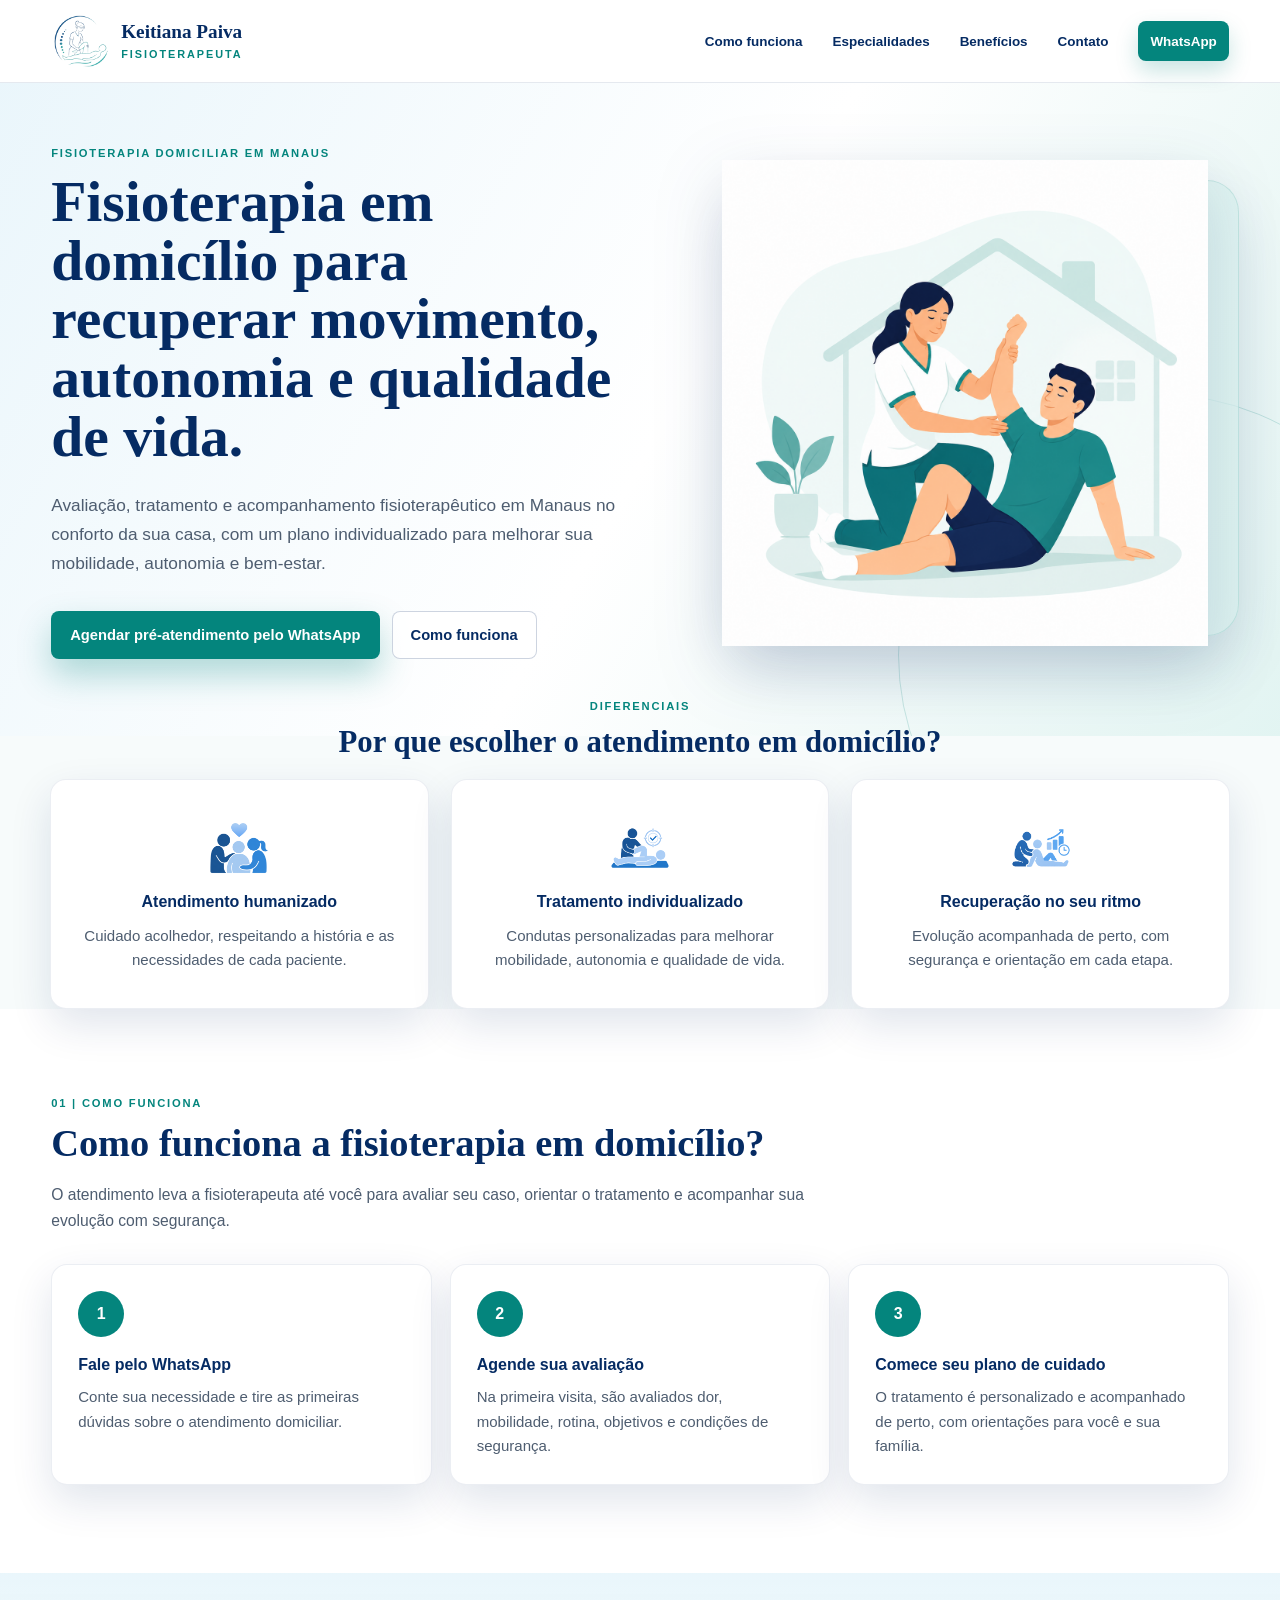
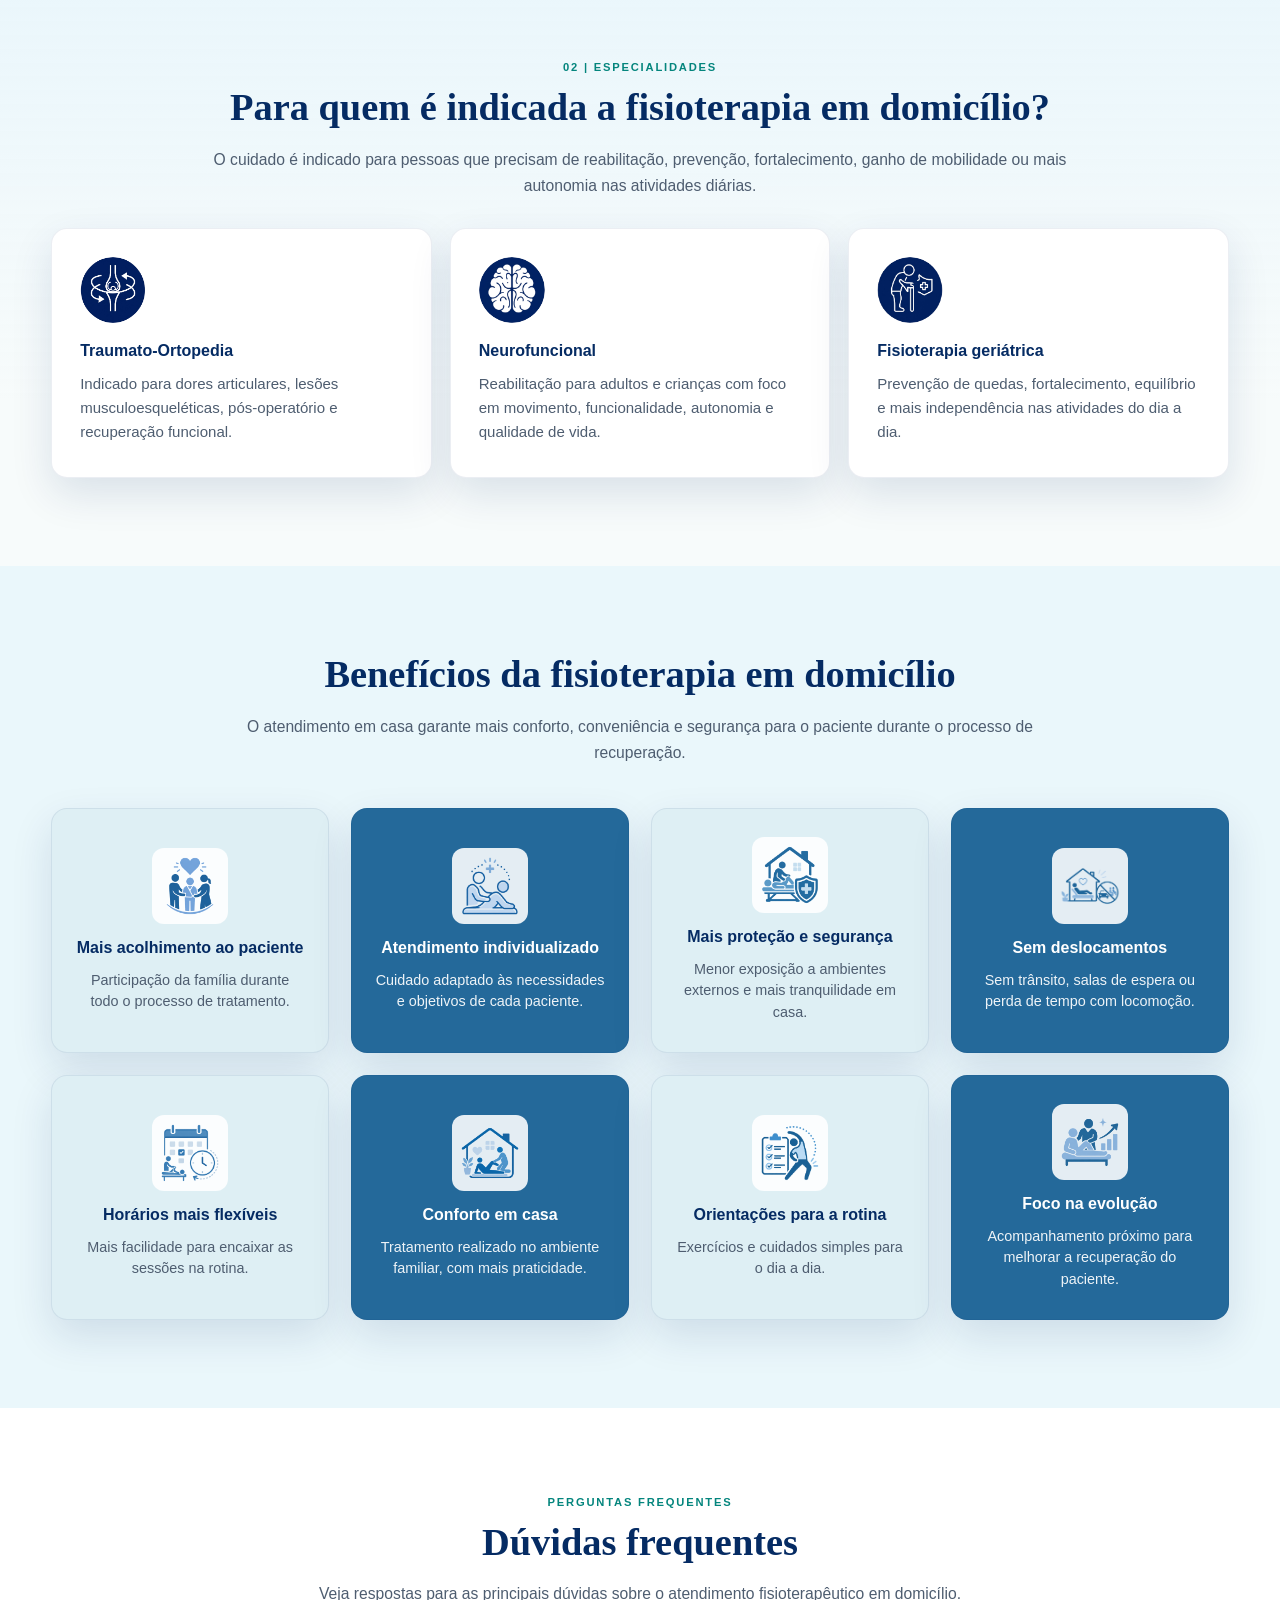
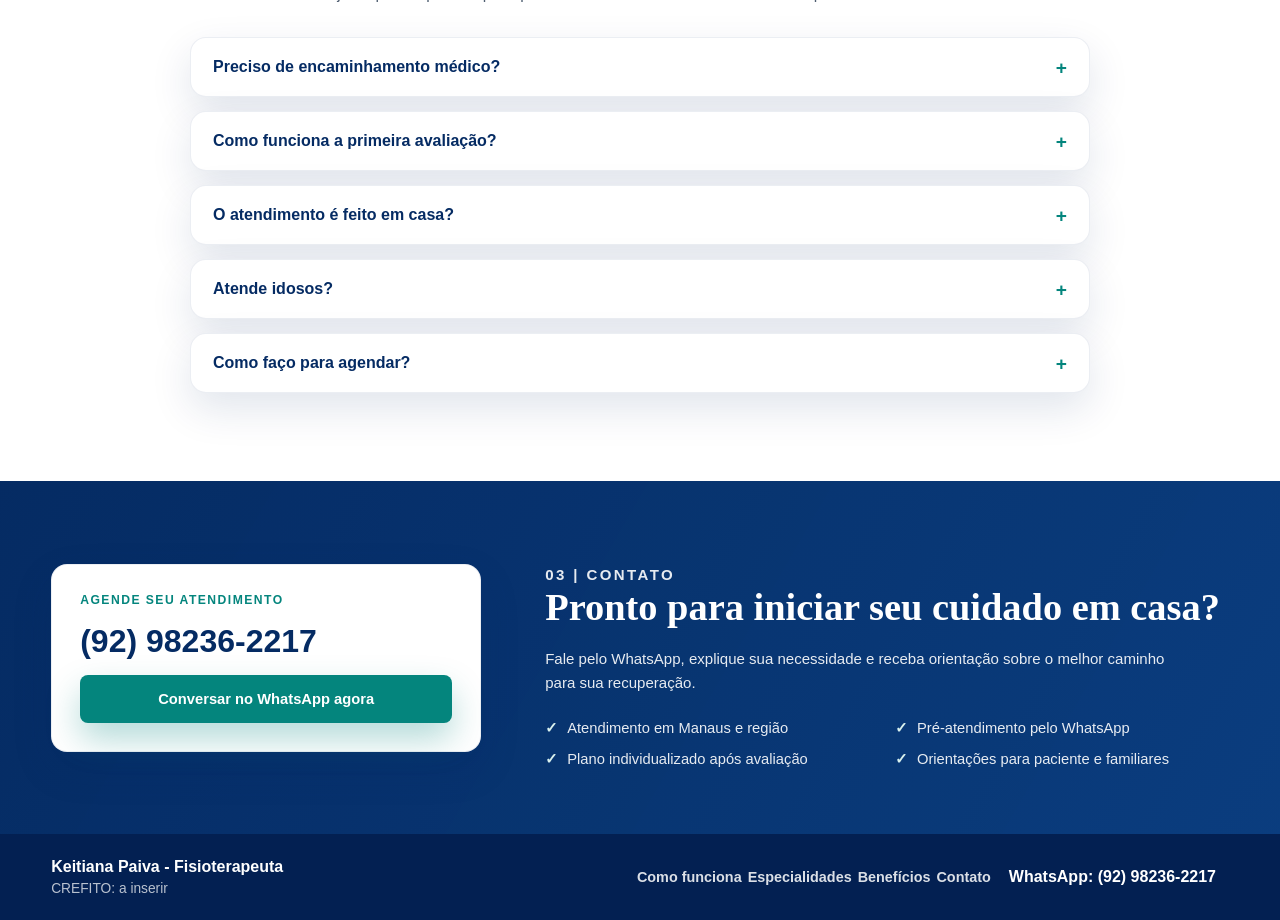
==== index.html @ 6bfd0697 "Atualiza URLs para GitHub Pages" ====
<!doctype html>
<html lang="pt-BR">
  <head>
    <meta charset="utf-8">
    <meta name="viewport" content="width=device-width, initial-scale=1">
    <meta
      name="description"
      content="Fisioterapia domiciliar em Manaus com avaliação, tratamento e acompanhamento individualizado para recuperar movimento, autonomia e qualidade de vida."
    >
    <meta
      name="keywords"
      content="fisioterapia domiciliar, fisioterapia em domicílio, fisioterapeuta em domicílio, fisioterapia domiciliar em Manaus, fisioterapia geriátrica, neurofuncional, traumato-ortopedia"
    >
    <title>Fisioterapia Domiciliar em Manaus | Keitiana Paiva</title>
    <link rel="canonical" href="https://jonathansisnando.github.io/keit-site/">
    <meta property="og:title" content="Fisioterapia Domiciliar em Manaus | Keitiana Paiva">
    <meta
      property="og:description"
      content="Atendimento fisioterapêutico domiciliar em Manaus com cuidado individualizado, seguro e humanizado."
    >
    <meta property="og:type" content="website">
    <meta property="og:url" content="https://jonathansisnando.github.io/keit-site/">
    <meta property="og:image" content="https://jonathansisnando.github.io/keit-site/assets/keit-logo-mark.png">
    <meta name="twitter:card" content="summary_large_image">
    <meta name="theme-color" content="#052b63">
    <link rel="icon" href="assets/keit-logo-mark.png" type="image/png">
    <link rel="stylesheet" href="styles.css">
    <script type="application/ld+json">
      {
        "@context": "https://schema.org",
        "@type": "MedicalBusiness",
        "name": "Keitiana Paiva - Fisioterapeuta",
        "description": "Fisioterapia domiciliar em Manaus com avaliação, tratamento e acompanhamento individualizado.",
        "url": "https://jonathansisnando.github.io/keit-site/",
        "image": "https://jonathansisnando.github.io/keit-site/assets/keit-logo-mark.png",
        "telephone": "+5592982362217",
        "priceRange": "$$",
        "medicalSpecialty": [
          "Physiotherapy",
          "Geriatric",
          "Neurologic",
          "Orthopedic"
        ],
        "areaServed": [
          {
            "@type": "City",
            "name": "Manaus"
          },
          {
            "@type": "AdministrativeArea",
            "name": "Amazonas"
          }
        ],
        "availableService": [
          {
            "@type": "MedicalTherapy",
            "name": "Fisioterapia em domicílio"
          },
          {
            "@type": "MedicalTherapy",
            "name": "Fisioterapia geriátrica"
          },
          {
            "@type": "MedicalTherapy",
            "name": "Fisioterapia neurofuncional"
          },
          {
            "@type": "MedicalTherapy",
            "name": "Traumato-Ortopedia"
          }
        ],
        "contactPoint": {
          "@type": "ContactPoint",
          "telephone": "+5592982362217",
          "contactType": "customer service",
          "availableLanguage": "Portuguese"
        }
      }
    </script>
  </head>
  <body>
    <header class="site-header">
      <a class="brand" href="#inicio" aria-label="Keitiana Paiva">
        <img class="brand-logo" src="assets/keit-logo-mark.png" alt="" width="760" height="760">
        <span class="brand-copy">
          <strong>Keitiana Paiva</strong>
          <small>Fisioterapeuta</small>
        </span>
      </a>

      <nav class="nav" aria-label="Navegação principal">
        <a href="#servico">Como funciona</a>
        <a href="#especialidades">Especialidades</a>
        <a href="#beneficios">Benefícios</a>
        <a href="#contato">Contato</a>
      </nav>

      <a class="header-whatsapp" href="https://wa.me/5592982362217?text=Ol%C3%A1%2C%20gostaria%20de%20agendar%20um%20pr%C3%A9-atendimento%20de%20fisioterapia%20em%20domic%C3%ADlio." target="_blank" rel="noreferrer">
        WhatsApp
      </a>
    </header>

    <main id="inicio">
      <section class="hero" aria-labelledby="hero-title">
        <div class="hero-content">
          <p class="eyebrow">Fisioterapia domiciliar em Manaus</p>
          <h1 id="hero-title">Fisioterapia em domicílio para recuperar movimento, autonomia e qualidade de vida.</h1>
          <p class="hero-subtitle">
            Avaliação, tratamento e acompanhamento fisioterapêutico em Manaus no conforto da sua casa,
            com um plano individualizado para melhorar sua mobilidade, autonomia e bem-estar.
          </p>
          <div class="hero-actions">
            <a class="button primary" href="https://wa.me/5592982362217?text=Ol%C3%A1%2C%20gostaria%20de%20agendar%20um%20pr%C3%A9-atendimento%20de%20fisioterapia%20em%20domic%C3%ADlio." target="_blank" rel="noreferrer">
              Agendar pré-atendimento pelo WhatsApp
            </a>
            <a class="button secondary" href="#servico">Como funciona</a>
          </div>
        </div>

        <div class="hero-visual" aria-label="Ilustração de fisioterapia em domicílio">
          <img src="assets/hero-fisioterapia-domiciliar.png" alt="Fisioterapeuta realizando atendimento domiciliar" width="1254" height="1254" fetchpriority="high" decoding="async">
        </div>
      </section>

      <section class="intro-section" aria-labelledby="intro-title">
        <div class="intro-heading">
          <p class="eyebrow">Diferenciais</p>
          <h2 id="intro-title">Por que escolher o atendimento em domicílio?</h2>
        </div>
        <div class="intro-strip" aria-label="Resumo do atendimento">
          <article>
            <img class="intro-icon" src="assets/resumo-atendimento-1.png" alt="" width="1018" height="1018" loading="lazy" decoding="async">
            <h3>Atendimento humanizado</h3>
            <p>Cuidado acolhedor, respeitando a história e as necessidades de cada paciente.</p>
          </article>
          <article>
            <img class="intro-icon" src="assets/resumo-atendimento-2.png" alt="" width="987" height="987" loading="lazy" decoding="async">
            <h3>Tratamento individualizado</h3>
            <p>Condutas personalizadas para melhorar mobilidade, autonomia e qualidade de vida.</p>
          </article>
          <article>
            <img class="intro-icon" src="assets/resumo-atendimento-3.png" alt="" width="913" height="913" loading="lazy" decoding="async">
            <h3>Recuperação no seu ritmo</h3>
            <p>Evolução acompanhada de perto, com segurança e orientação em cada etapa.</p>
          </article>
        </div>
      </section>

      <section id="servico" class="section service-section">
        <div class="section-heading">
          <p class="eyebrow">01 | Como funciona</p>
          <h2>Como funciona a fisioterapia em domicílio?</h2>
          <p>
            O atendimento leva a fisioterapeuta até você para avaliar seu caso,
            orientar o tratamento e acompanhar sua evolução com segurança.
          </p>
        </div>

        <div class="process-grid">
          <article class="process-card">
            <span>1</span>
            <h3>Fale pelo WhatsApp</h3>
            <p>Conte sua necessidade e tire as primeiras dúvidas sobre o atendimento domiciliar.</p>
          </article>
          <article class="process-card">
            <span>2</span>
            <h3>Agende sua avaliação</h3>
            <p>Na primeira visita, são avaliados dor, mobilidade, rotina, objetivos e condições de segurança.</p>
          </article>
          <article class="process-card">
            <span>3</span>
            <h3>Comece seu plano de cuidado</h3>
            <p>O tratamento é personalizado e acompanhado de perto, com orientações para você e sua família.</p>
          </article>
        </div>
      </section>

      <section id="especialidades" class="section specialty-section">
        <div class="section-heading center">
          <p class="eyebrow">02 | Especialidades</p>
          <h2>Para quem é indicada a fisioterapia em domicílio?</h2>
          <p>
            O cuidado é indicado para pessoas que precisam de reabilitação, prevenção,
            fortalecimento, ganho de mobilidade ou mais autonomia nas atividades diárias.
          </p>
        </div>

        <div class="specialty-grid">
          <article class="specialty-card">
            <img class="specialty-icon-img" src="assets/traumato-ortopedia.png" alt="" width="490" height="490" loading="lazy" decoding="async">
            <h3>Traumato-Ortopedia</h3>
            <p>Indicado para dores articulares, lesões musculoesqueléticas, pós-operatório e recuperação funcional.</p>
          </article>
          <article class="specialty-card">
            <img class="specialty-icon-img" src="assets/neurofuncional.png" alt="" width="424" height="424" loading="lazy" decoding="async">
            <h3>Neurofuncional</h3>
            <p>Reabilitação para adultos e crianças com foco em movimento, funcionalidade, autonomia e qualidade de vida.</p>
          </article>
          <article class="specialty-card">
            <img class="specialty-icon-img" src="assets/fisioterapia-geriatrica.png" alt="" width="426" height="426" loading="lazy" decoding="async">
            <h3>Fisioterapia geriátrica</h3>
            <p>Prevenção de quedas, fortalecimento, equilíbrio e mais independência nas atividades do dia a dia.</p>
          </article>
        </div>
      </section>

      <section id="beneficios" class="section benefits-section" aria-labelledby="benefits-title">
        <div class="section-heading center">
          <h2 id="benefits-title">Benefícios da fisioterapia em domicílio</h2>
          <p>
            O atendimento em casa garante mais conforto, conveniência e segurança
            para o paciente durante o processo de recuperação.
          </p>
        </div>

        <div class="benefits-grid">
          <article class="benefit-card">
            <img class="benefit-icon-img" src="assets/beneficio-1.png" alt="" width="912" height="912" loading="lazy" decoding="async">
            <h3>Mais acolhimento ao paciente</h3>
            <p>Participação da família durante todo o processo de tratamento.</p>
          </article>
          <article class="benefit-card featured">
            <img class="benefit-icon-img" src="assets/beneficio-2.png" alt="" width="795" height="795" loading="lazy" decoding="async">
            <h3>Atendimento individualizado</h3>
            <p>Cuidado adaptado às necessidades e objetivos de cada paciente.</p>
          </article>
          <article class="benefit-card">
            <img class="benefit-icon-img" src="assets/beneficio-3.png" alt="" width="874" height="874" loading="lazy" decoding="async">
            <h3>Mais proteção e segurança</h3>
            <p>Menor exposição a ambientes externos e mais tranquilidade em casa.</p>
          </article>
          <article class="benefit-card featured">
            <img class="benefit-icon-img" src="assets/beneficio-4.png" alt="" width="1119" height="1119" loading="lazy" decoding="async">
            <h3>Sem deslocamentos</h3>
            <p>Sem trânsito, salas de espera ou perda de tempo com locomoção.</p>
          </article>
          <article class="benefit-card">
            <img class="benefit-icon-img" src="assets/beneficio-5.png" alt="" width="809" height="809" loading="lazy" decoding="async">
            <h3>Horários mais flexíveis</h3>
            <p>Mais facilidade para encaixar as sessões na rotina.</p>
          </article>
          <article class="benefit-card featured">
            <img class="benefit-icon-img" src="assets/beneficio-6.png" alt="" width="942" height="942" loading="lazy" decoding="async">
            <h3>Conforto em casa</h3>
            <p>Tratamento realizado no ambiente familiar, com mais praticidade.</p>
          </article>
          <article class="benefit-card">
            <img class="benefit-icon-img" src="assets/beneficio-7.png" alt="" width="781" height="781" loading="lazy" decoding="async">
            <h3>Orientações para a rotina</h3>
            <p>Exercícios e cuidados simples para o dia a dia.</p>
          </article>
          <article class="benefit-card featured">
            <img class="benefit-icon-img" src="assets/beneficio-8.png" alt="" width="960" height="960" loading="lazy" decoding="async">
            <h3>Foco na evolução</h3>
            <p>Acompanhamento próximo para melhorar a recuperação do paciente.</p>
          </article>
        </div>
      </section>

      <section class="section faq-section" aria-labelledby="faq-title">
        <div class="section-heading center">
          <p class="eyebrow">Perguntas frequentes</p>
          <h2 id="faq-title">Dúvidas frequentes</h2>
          <p>Veja respostas para as principais dúvidas sobre o atendimento fisioterapêutico em domicílio.</p>
        </div>

        <div class="faq-list">
          <details>
            <summary>Preciso de encaminhamento médico?</summary>
            <p>Nem sempre. A fisioterapeuta pode realizar uma avaliação inicial para entender sua necessidade e orientar o melhor caminho. Em alguns casos, o encaminhamento médico pode ajudar no planejamento do tratamento.</p>
          </details>
          <details>
            <summary>Como funciona a primeira avaliação?</summary>
            <p>Na primeira visita, são avaliados dor, mobilidade, força, equilíbrio, rotina, objetivos do paciente e condições de segurança do ambiente.</p>
          </details>
          <details>
            <summary>O atendimento é feito em casa?</summary>
            <p>Sim. O atendimento é realizado no domicílio do paciente, oferecendo mais conforto, praticidade e segurança durante o processo de recuperação.</p>
          </details>
          <details>
            <summary>Atende idosos?</summary>
            <p>Sim. A fisioterapia geriátrica pode ajudar na prevenção de quedas, fortalecimento, equilíbrio, mobilidade e independência nas atividades do dia a dia.</p>
          </details>
          <details>
            <summary>Como faço para agendar?</summary>
            <p>Basta entrar em contato pelo WhatsApp, explicar sua necessidade e combinar o melhor horário para o pré-atendimento ou avaliação.</p>
          </details>
        </div>
      </section>

      <section id="contato" class="section contact-section">
        <div class="contact-panel">
          <strong>Agende seu atendimento</strong>
          <a class="phone" href="https://wa.me/5592982362217?text=Ol%C3%A1%2C%20gostaria%20de%20agendar%20um%20pr%C3%A9-atendimento%20de%20fisioterapia%20em%20domic%C3%ADlio." target="_blank" rel="noreferrer">
            (92) 98236-2217
          </a>
          <a class="button primary full" href="https://wa.me/5592982362217?text=Ol%C3%A1%2C%20gostaria%20de%20agendar%20um%20pr%C3%A9-atendimento%20de%20fisioterapia%20em%20domic%C3%ADlio." target="_blank" rel="noreferrer">
            Conversar no WhatsApp agora
          </a>
        </div>

        <div class="contact-copy">
          <p class="eyebrow">03 | Contato</p>
          <h2>Pronto para iniciar seu cuidado em casa?</h2>
          <p>
            Fale pelo WhatsApp, explique sua necessidade e receba orientação
            sobre o melhor caminho para sua recuperação.
          </p>
          <ul class="trust-list" aria-label="Pontos de confiança">
            <li>Atendimento em Manaus e região</li>
            <li>Pré-atendimento pelo WhatsApp</li>
            <li>Plano individualizado após avaliação</li>
            <li>Orientações para paciente e familiares</li>
          </ul>
        </div>
      </section>
    </main>

    <footer class="site-footer">
      <div>
        <strong>Keitiana Paiva - Fisioterapeuta</strong>
        <span>CREFITO: a inserir</span>
      </div>
      <nav class="footer-links" aria-label="Links rápidos">
        <a href="#servico">Como funciona</a>
        <a href="#especialidades">Especialidades</a>
        <a href="#beneficios">Benefícios</a>
        <a href="#contato">Contato</a>
      </nav>
      <a href="https://wa.me/5592982362217?text=Ol%C3%A1%2C%20gostaria%20de%20agendar%20um%20pr%C3%A9-atendimento%20de%20fisioterapia%20em%20domic%C3%ADlio." target="_blank" rel="noreferrer">WhatsApp: (92) 98236-2217</a>
    </footer>

    <a class="floating-whatsapp" href="https://wa.me/5592982362217?text=Ol%C3%A1%2C%20gostaria%20de%20agendar%20um%20pr%C3%A9-atendimento%20de%20fisioterapia%20em%20domic%C3%ADlio." target="_blank" rel="noreferrer" aria-label="Conversar no WhatsApp">
      WhatsApp
    </a>
  </body>
</html>
---- styles.css ----
:root {
  --navy: #052b63;
  --navy-2: #0b3e80;
  --teal: #04857d;
  --teal-dark: #066f69;
  --teal-soft: #d9f1ee;
  --paper: #ffffff;
  --page: #f7fbfb;
  --ink: #172033;
  --muted: #4e5d70;
  --line: #d7e6e4;
  --soft-blue: #eaf7fb;
  --card-blue: #24699a;
  --shadow: 0 16px 42px rgba(5, 43, 99, 0.12);
  --shadow-hover: 0 24px 54px rgba(5, 43, 99, 0.17);
}

* {
  box-sizing: border-box;
}

html {
  scroll-behavior: smooth;
}

body {
  margin: 0;
  color: var(--ink);
  font-family: Arial, Helvetica, sans-serif;
  background: var(--page);
}

a {
  color: inherit;
  text-decoration: none;
}

img {
  max-width: 100%;
  height: auto;
}

.site-header {
  position: sticky;
  top: 0;
  z-index: 20;
  display: grid;
  grid-template-columns: minmax(220px, 1fr) auto auto;
  gap: 18px;
  align-items: center;
  padding: 12px clamp(18px, 4vw, 70px);
  border-bottom: 1px solid rgba(5, 43, 99, 0.1);
  background: rgba(255, 255, 255, 0.95);
  backdrop-filter: blur(14px);
}

.brand {
  display: inline-flex;
  align-items: center;
  gap: 12px;
  min-width: 0;
}

.brand-logo {
  display: block;
  width: 58px;
  height: 58px;
  object-fit: contain;
  object-position: center;
}

.brand-copy {
  min-width: 0;
}

.brand strong {
  display: block;
  color: var(--navy);
  font-family: Georgia, "Times New Roman", serif;
  font-size: clamp(1rem, 1.5vw, 1.25rem);
  line-height: 1;
  white-space: nowrap;
}

.brand small {
  display: block;
  margin-top: 6px;
  color: var(--teal);
  font-size: 0.68rem;
  font-weight: 800;
  letter-spacing: 0.18em;
  text-transform: uppercase;
}

.nav,
.footer-links {
  display: flex;
  flex-wrap: wrap;
  justify-content: center;
  gap: 6px;
}

.nav a,
.header-whatsapp {
  display: inline-flex;
  align-items: center;
  justify-content: center;
  min-height: 40px;
  padding: 9px 12px;
  font-size: 0.84rem;
  font-weight: 800;
  border-radius: 8px;
}

.nav a {
  color: var(--navy);
}

.nav a:hover,
.nav a:focus-visible {
  color: #fff;
  background: var(--navy);
  outline: none;
}

.header-whatsapp {
  color: #fff;
  background: var(--teal);
  box-shadow: 0 10px 22px rgba(4, 133, 125, 0.22);
}

.header-whatsapp:hover,
.header-whatsapp:focus-visible {
  background: var(--teal-dark);
  outline: none;
}

.hero {
  position: relative;
  display: grid;
  grid-template-columns: minmax(0, 1fr) minmax(320px, 0.9fr);
  gap: clamp(34px, 5vw, 72px);
  align-items: center;
  padding: clamp(34px, 5vw, 68px) clamp(18px, 4vw, 70px) clamp(54px, 6vw, 78px);
  overflow: hidden;
  background:
    linear-gradient(120deg, rgba(232, 245, 251, 0.9), rgba(255, 255, 255, 0.9) 52%, rgba(217, 241, 238, 0.76)),
    var(--paper);
}

.hero::after {
  position: absolute;
  right: -140px;
  bottom: -180px;
  width: 520px;
  height: 520px;
  content: "";
  border: 1px solid rgba(4, 133, 125, 0.18);
  border-radius: 50%;
}

.hero-content,
.hero-visual {
  position: relative;
  z-index: 1;
}

.hero-content {
  max-width: 820px;
}

.eyebrow {
  margin: 0 0 14px;
  color: var(--teal);
  font-size: 0.7rem;
  font-weight: 900;
  letter-spacing: 0.16em;
  text-transform: uppercase;
}

h1,
h2,
h3,
p {
  overflow-wrap: break-word;
}

h1,
h2,
h3 {
  margin-top: 0;
  color: var(--navy);
  text-align: left;
  word-spacing: normal;
}

h1,
h2 {
  font-family: Georgia, "Times New Roman", serif;
}

h1 {
  margin-bottom: 0;
  font-size: clamp(2.15rem, 4.5vw, 4.65rem);
  line-height: 1.02;
}

h2 {
  margin-bottom: 0;
  font-size: clamp(1.75rem, 3vw, 3.15rem);
  line-height: 1.08;
}

h3 {
  margin-bottom: 10px;
  font-size: 1rem;
  line-height: 1.26;
}

p {
  margin-top: 0;
}

.hero-subtitle {
  max-width: 690px;
  margin: 24px 0 0;
  color: var(--muted);
  font-size: clamp(0.98rem, 1.35vw, 1.12rem);
  line-height: 1.7;
  text-align: left;
}

.hero-actions {
  display: flex;
  flex-wrap: wrap;
  gap: 12px;
  margin-top: 32px;
}

.button {
  display: inline-flex;
  align-items: center;
  justify-content: center;
  min-height: 48px;
  padding: 13px 18px;
  font-size: 0.92rem;
  font-weight: 900;
  border: 1px solid transparent;
  border-radius: 8px;
  transition: transform 160ms ease, box-shadow 160ms ease, background 160ms ease, border-color 160ms ease;
}

.button:hover,
.button:focus-visible {
  transform: translateY(-2px);
  outline: none;
}

.button.primary {
  color: #fff;
  background: var(--teal);
  box-shadow: 0 16px 34px rgba(4, 133, 125, 0.3);
}

.button.primary:hover,
.button.primary:focus-visible {
  background: var(--teal-dark);
  box-shadow: 0 20px 42px rgba(4, 133, 125, 0.34);
}

.button.secondary {
  color: var(--navy);
  border-color: rgba(5, 43, 99, 0.2);
  background: rgba(255, 255, 255, 0.82);
}

.button.secondary:hover,
.button.secondary:focus-visible {
  border-color: rgba(4, 133, 125, 0.4);
}

.button.full {
  width: 100%;
}

.hero-visual {
  display: grid;
  min-height: 420px;
  align-items: center;
  justify-items: center;
  isolation: isolate;
}

.hero-visual::before {
  position: absolute;
  inset: 4% -2% 2% 6%;
  content: "";
  z-index: -2;
  background:
    radial-gradient(circle at 50% 38%, rgba(255, 255, 255, 0.96) 0 44%, rgba(217, 241, 238, 0.7) 45% 100%);
  border: 1px solid rgba(4, 133, 125, 0.13);
  border-radius: 32px;
  box-shadow: 0 26px 60px rgba(5, 43, 99, 0.12);
}

.hero-visual::after {
  position: absolute;
  inset: 13% 7% 12% 13%;
  content: "";
  z-index: -1;
  background: rgba(217, 241, 238, 0.62);
  border-radius: 42% 58% 45% 55%;
  filter: blur(2px);
}

.hero-visual img {
  position: relative;
  display: block;
  width: min(92%, 540px);
  max-height: 520px;
  margin: 0 auto;
  object-fit: contain;
  object-position: center;
  filter: drop-shadow(0 22px 34px rgba(5, 43, 99, 0.14));
}

.intro-section {
  width: min(1180px, calc(100% - 36px));
  margin: -36px auto 0;
  position: relative;
  z-index: 2;
}

.intro-heading {
  max-width: 720px;
  margin: 0 auto 20px;
  text-align: center;
}

.intro-heading h2 {
  text-align: center;
  font-size: clamp(1.45rem, 2.4vw, 2.35rem);
}

.intro-strip {
  display: grid;
  grid-template-columns: repeat(3, minmax(0, 1fr));
  gap: 22px;
}

.intro-strip article,
.process-card,
.specialty-card,
.benefit-card,
.faq-list details,
.contact-panel {
  border: 1px solid rgba(5, 43, 99, 0.08);
  border-radius: 16px;
  background: var(--paper);
  box-shadow: var(--shadow);
}

.intro-strip article {
  display: grid;
  gap: 12px;
  min-height: 230px;
  align-content: center;
  justify-items: center;
  padding: 36px 30px;
  text-align: center;
  transition: transform 180ms ease, box-shadow 180ms ease, border-color 180ms ease;
}

.intro-strip article:hover,
.intro-strip article:focus-within,
.process-card:hover,
.specialty-card:hover,
.benefit-card:hover {
  transform: translateY(-5px);
  border-color: rgba(4, 133, 125, 0.28);
  box-shadow: var(--shadow-hover);
}

.intro-icon {
  display: block;
  width: clamp(62px, 5vw, 76px);
  height: clamp(62px, 5vw, 76px);
  object-fit: contain;
  object-position: center;
}

.intro-strip h3 {
  margin: 0;
  color: var(--navy);
  text-align: center;
}

.intro-strip p {
  max-width: 320px;
  margin: 0;
  color: var(--muted);
  font-size: 0.94rem;
  line-height: 1.58;
  text-align: center;
}

.section {
  padding: clamp(56px, 7vw, 88px) clamp(18px, 4vw, 70px);
}

.section-heading {
  max-width: 790px;
  margin-bottom: 30px;
}

.section-heading.center {
  max-width: 860px;
  margin-right: auto;
  margin-left: auto;
  text-align: center;
}

.section-heading.center h2,
.section-heading.center p {
  text-align: center;
}

.section-heading p:not(.eyebrow) {
  margin: 18px 0 0;
  color: var(--muted);
  font-size: 0.98rem;
  line-height: 1.65;
}

.service-section {
  background: var(--paper);
}

.process-grid,
.specialty-grid {
  display: grid;
  grid-template-columns: repeat(3, minmax(0, 1fr));
  gap: 18px;
}

.process-card {
  display: grid;
  min-height: 220px;
  align-content: start;
  padding: 26px;
  transition: transform 180ms ease, box-shadow 180ms ease, border-color 180ms ease;
}

.process-card span {
  display: grid;
  width: 46px;
  height: 46px;
  margin-bottom: 18px;
  place-items: center;
  color: #fff;
  font-weight: 900;
  background: var(--teal);
  border-radius: 50%;
}

.process-card p,
.specialty-card p,
.contact-copy p {
  margin: 0;
  color: var(--muted);
  font-size: 0.94rem;
  line-height: 1.62;
  text-align: left;
}

.specialty-section {
  background:
    linear-gradient(180deg, rgba(232, 245, 251, 0.88), rgba(247, 251, 251, 1) 72%),
    var(--page);
}

.specialty-card {
  display: grid;
  min-height: 250px;
  align-content: start;
  padding: 28px;
  transition: transform 180ms ease, box-shadow 180ms ease, border-color 180ms ease;
}

.specialty-icon-img {
  display: block;
  width: 66px;
  height: 66px;
  margin-bottom: 18px;
  border-radius: 50%;
  object-fit: cover;
}

.benefits-section {
  background: var(--soft-blue);
}

.benefits-section .section-heading {
  margin-bottom: 42px;
}

.benefits-grid {
  display: grid;
  grid-template-columns: repeat(4, minmax(0, 1fr));
  gap: 22px;
}

.benefit-card {
  display: grid;
  min-height: 245px;
  align-content: center;
  justify-items: center;
  gap: 12px;
  padding: 26px 22px;
  color: var(--muted);
  text-align: center;
  background: #deeff4;
  transition: transform 180ms ease, box-shadow 180ms ease, border-color 180ms ease;
}

.benefit-card.featured {
  color: #fff;
  background: var(--card-blue);
}

.benefit-icon-img {
  display: block;
  width: 76px;
  height: 76px;
  padding: 7px;
  object-fit: contain;
  object-position: center;
  background: rgba(255, 255, 255, 0.88);
  border-radius: 12px;
}

.benefit-card h3 {
  max-width: 230px;
  margin: 2px 0 0;
  color: var(--navy);
  text-align: center;
}

.benefit-card.featured h3 {
  color: #fff;
}

.benefit-card p {
  max-width: 230px;
  margin: 0;
  color: inherit;
  font-size: 0.9rem;
  line-height: 1.5;
  text-align: center;
}

.benefit-card.featured p {
  color: rgba(255, 255, 255, 0.92);
}

.faq-section {
  background: var(--paper);
}

.faq-list {
  display: grid;
  gap: 14px;
  max-width: 900px;
  margin: 0 auto;
}

.faq-list details {
  overflow: hidden;
}

.faq-list summary {
  cursor: pointer;
  padding: 20px 22px;
  color: var(--navy);
  font-weight: 900;
  list-style: none;
}

.faq-list summary::-webkit-details-marker {
  display: none;
}

.faq-list summary::after {
  float: right;
  content: "+";
  color: var(--teal);
  font-size: 1.2rem;
  line-height: 1;
}

.faq-list details[open] summary::after {
  content: "-";
}

.faq-list summary:focus-visible {
  outline: 2px solid var(--teal);
  outline-offset: -2px;
}

.faq-list details p {
  margin: 0;
  padding: 0 22px 22px;
  color: var(--muted);
  line-height: 1.62;
}

.contact-section {
  display: grid;
  grid-template-columns: minmax(280px, 430px) minmax(0, 1fr);
  gap: clamp(26px, 5vw, 72px);
  align-items: center;
  padding-top: clamp(44px, 5vw, 68px);
  padding-bottom: clamp(44px, 5vw, 68px);
  color: #fff;
  background:
    linear-gradient(120deg, rgba(5, 43, 99, 0.98), rgba(11, 62, 128, 0.95)),
    var(--navy);
}

.contact-section .eyebrow,
.contact-section h2,
.contact-section p {
  color: #fff;
}

.contact-copy p {
  max-width: 650px;
  margin-top: 18px;
  opacity: 0.9;
}

.contact-copy h2 {
  max-width: 760px;
  color: #fff;
}

.trust-list {
  display: grid;
  grid-template-columns: repeat(2, minmax(0, 1fr));
  gap: 10px 16px;
  margin: 22px 0 0;
  padding: 0;
  list-style: none;
}

.trust-list li {
  position: relative;
  padding-left: 22px;
  color: rgba(255, 255, 255, 0.9);
  font-size: 0.92rem;
  line-height: 1.45;
}

.trust-list li::before {
  position: absolute;
  left: 0;
  color: var(--teal-soft);
  content: "✓";
  font-weight: 900;
}

.contact-panel {
  display: grid;
  gap: 18px;
  padding: 28px;
  color: var(--ink);
}

.contact-panel strong {
  color: var(--teal);
  font-size: 0.76rem;
  font-weight: 900;
  letter-spacing: 0.12em;
  text-transform: uppercase;
}

.phone {
  color: var(--navy);
  font-size: clamp(1.45rem, 3vw, 2rem);
  font-weight: 900;
  line-height: 1;
}

.site-footer {
  display: grid;
  grid-template-columns: minmax(220px, 1fr) auto minmax(220px, auto);
  gap: 18px;
  align-items: center;
  padding: 24px clamp(18px, 4vw, 70px);
  color: #fff;
  background: #032052;
}

.site-footer strong,
.site-footer span {
  display: block;
}

.site-footer span {
  margin-top: 5px;
  color: rgba(255, 255, 255, 0.72);
  font-size: 0.86rem;
}

.site-footer a {
  font-weight: 800;
}

.footer-links a {
  color: rgba(255, 255, 255, 0.86);
  font-size: 0.9rem;
}

.footer-links a:hover,
.footer-links a:focus-visible,
.site-footer > a:hover,
.site-footer > a:focus-visible {
  color: #fff;
  outline: none;
  text-decoration: underline;
}

.floating-whatsapp {
  position: fixed;
  right: 18px;
  bottom: 18px;
  z-index: 30;
  display: none;
  min-height: 46px;
  align-items: center;
  justify-content: center;
  padding: 12px 16px;
  color: #fff;
  font-size: 0.9rem;
  font-weight: 900;
  background: var(--teal);
  border-radius: 999px;
  box-shadow: 0 16px 34px rgba(4, 133, 125, 0.32);
}

.floating-whatsapp:hover,
.floating-whatsapp:focus-visible {
  background: var(--teal-dark);
  outline: none;
}

@media (max-width: 1080px) {
  .benefits-grid {
    grid-template-columns: repeat(2, minmax(0, 1fr));
  }
}

@media (max-width: 940px) {
  .site-header {
    grid-template-columns: 1fr;
    justify-items: start;
  }

  .nav {
    justify-content: flex-start;
  }

  .hero,
  .contact-section {
    grid-template-columns: 1fr;
  }

  .hero-visual {
    min-height: 320px;
  }

  .process-grid,
  .specialty-grid {
    grid-template-columns: 1fr;
  }

  .site-footer {
    grid-template-columns: 1fr;
  }
}

@media (max-width: 760px) {
  .intro-strip,
  .benefits-grid {
    grid-template-columns: 1fr;
  }

  .trust-list {
    grid-template-columns: 1fr;
  }
}

@media (max-width: 560px) {
  .site-header {
    position: static;
  }

  .brand {
    align-items: flex-start;
  }

  .brand strong {
    white-space: normal;
  }

  .header-whatsapp,
  .hero-actions,
  .button {
    width: 100%;
  }

  .hero {
    padding-top: 28px;
  }

  h1 {
    font-size: clamp(2rem, 10vw, 3rem);
  }

  .hero-visual {
    min-height: 260px;
  }

  .hero-visual img {
    width: min(92%, 340px);
  }

  .intro-section {
    margin-top: 0;
  }

  .intro-strip article,
  .process-card,
  .specialty-card,
  .benefit-card {
    min-height: auto;
  }

  .floating-whatsapp {
    display: inline-flex;
  }
}
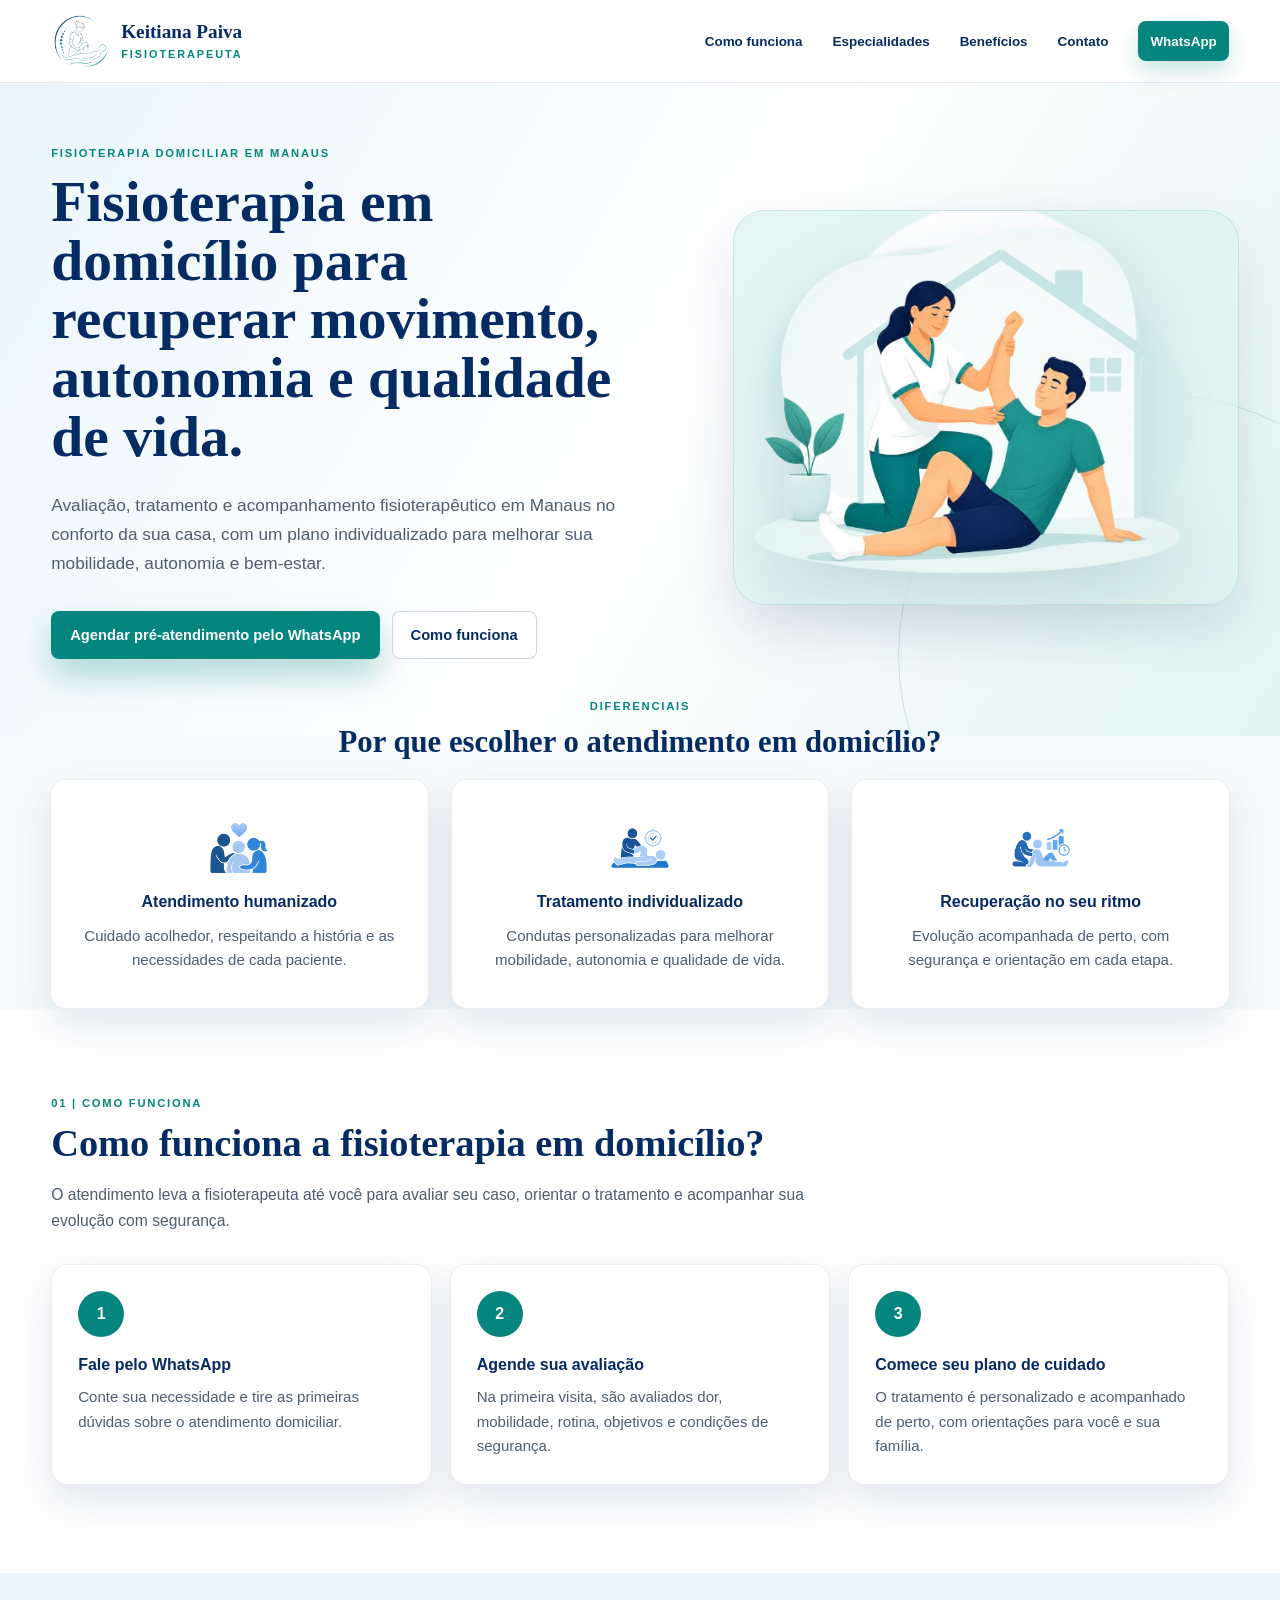
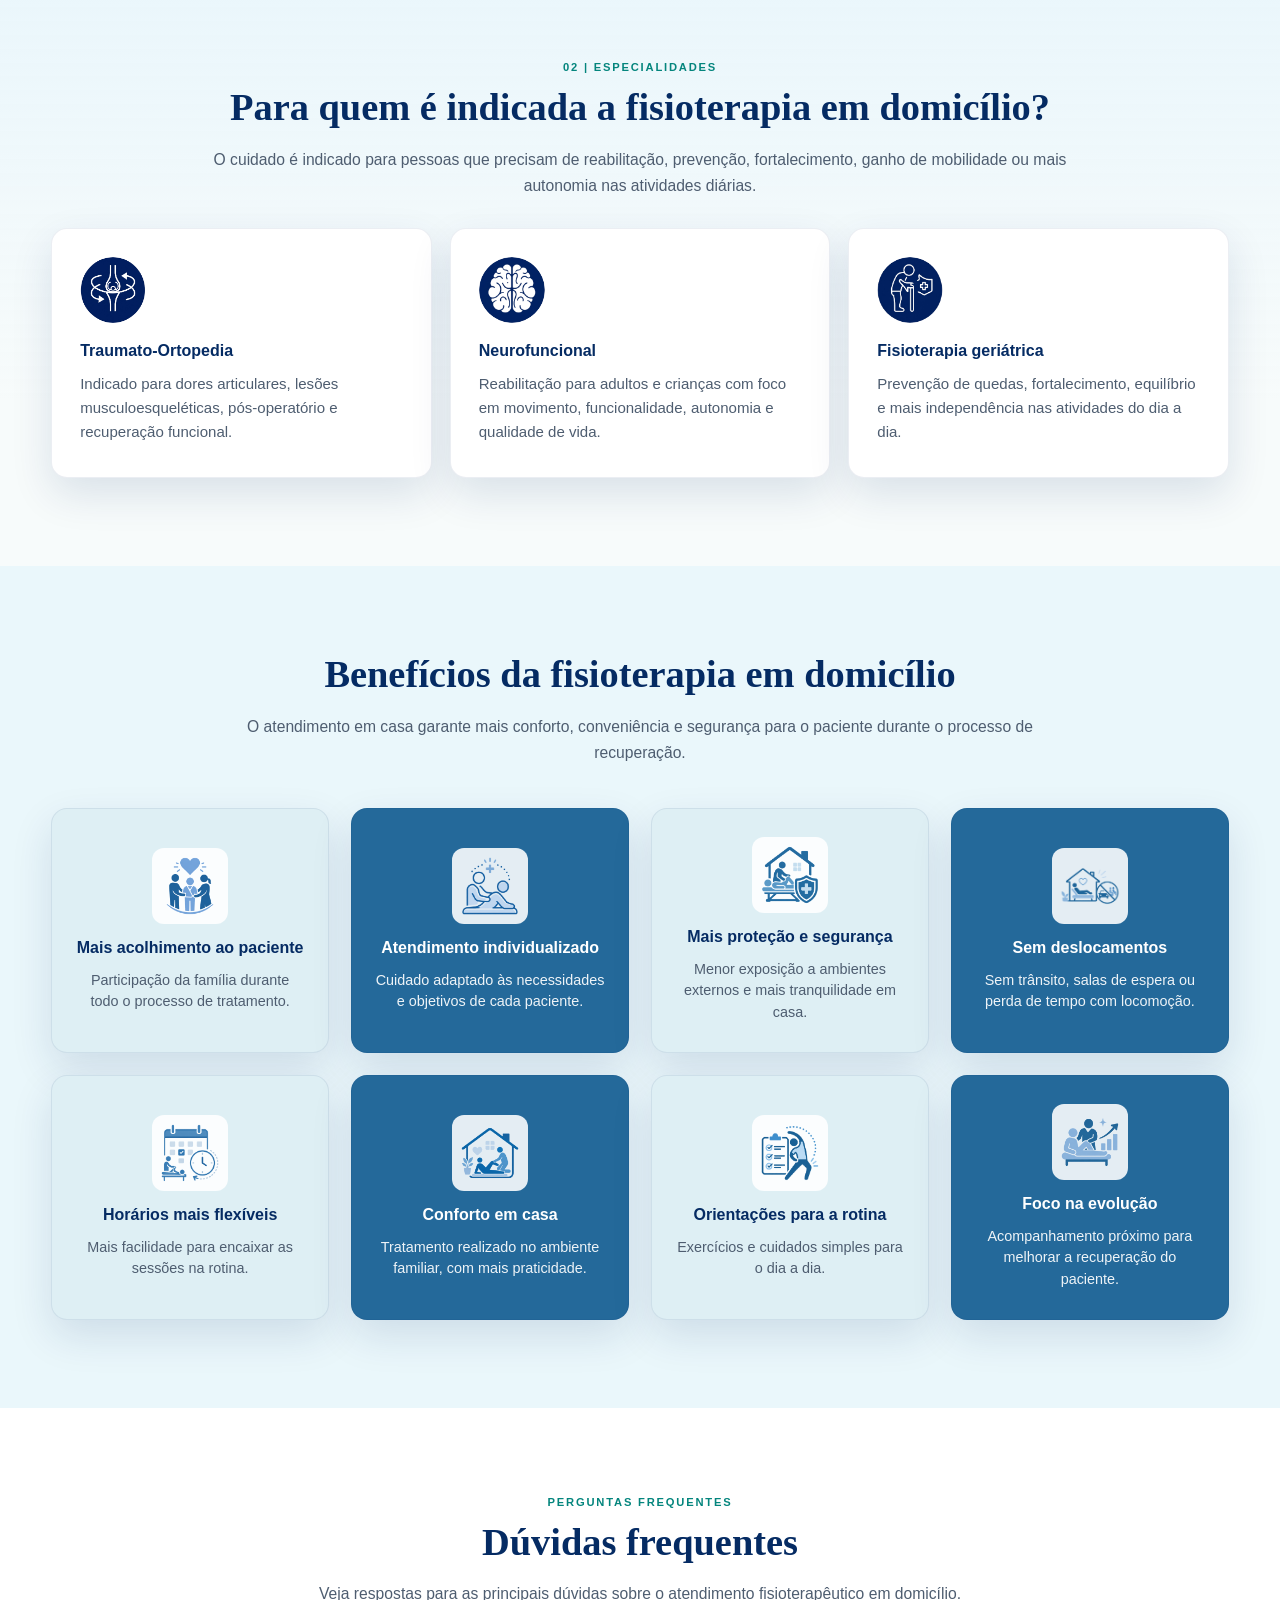
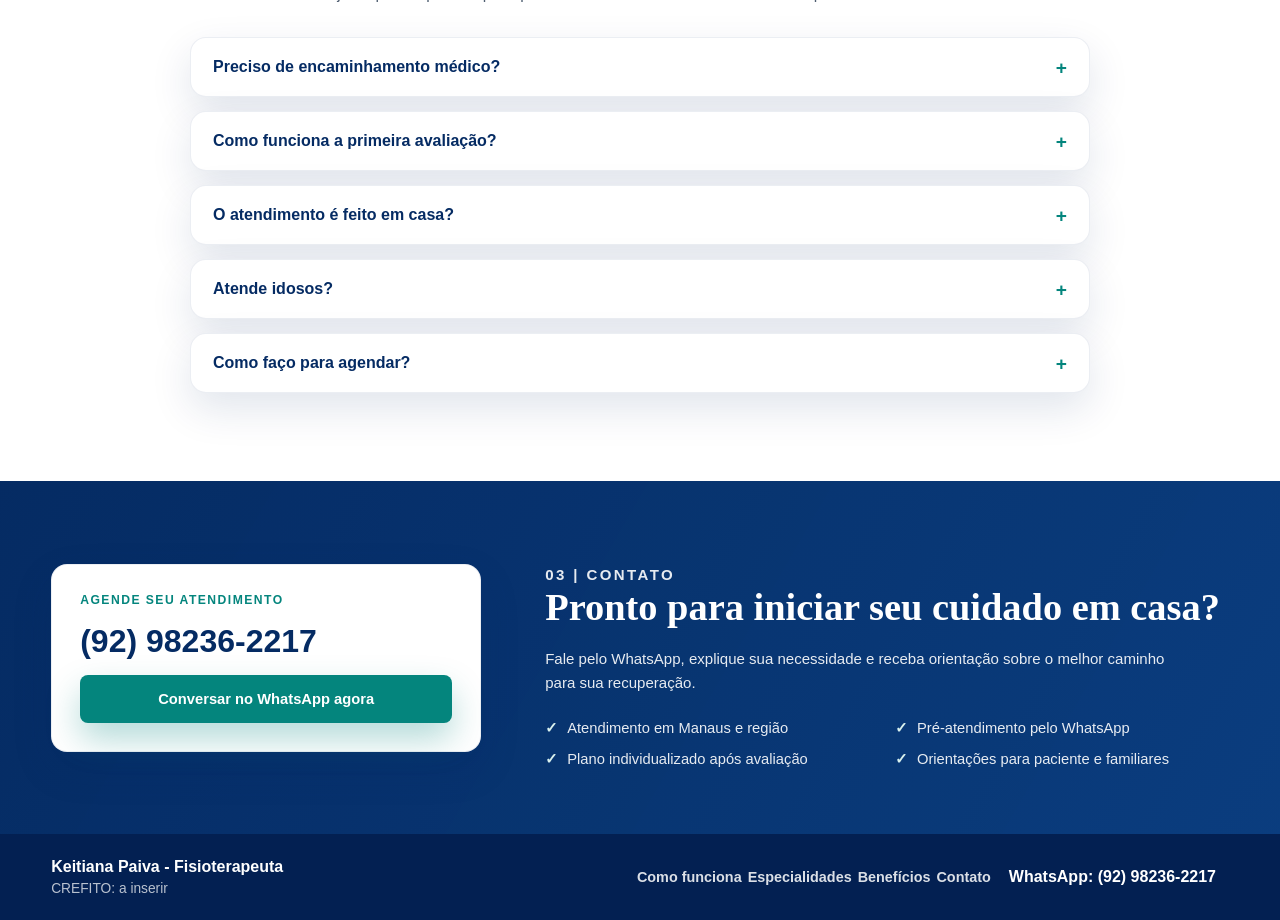
==== commit adcab320: "Corrige imagem principal do site" ====
--- a/index.html
+++ b/index.html
@@ -118,7 +118,7 @@
         </div>
 
         <div class="hero-visual" aria-label="Ilustração de fisioterapia em domicílio">
-          <img src="assets/hero-fisioterapia-domiciliar.png" alt="Fisioterapeuta realizando atendimento domiciliar" width="1254" height="1254" fetchpriority="high" decoding="async">
+          <img src="assets/hero-fisioterapia-domiciliar.png" alt="Fisioterapeuta realizando atendimento domiciliar" width="577" height="433" fetchpriority="high" decoding="async">
         </div>
       </section>
 
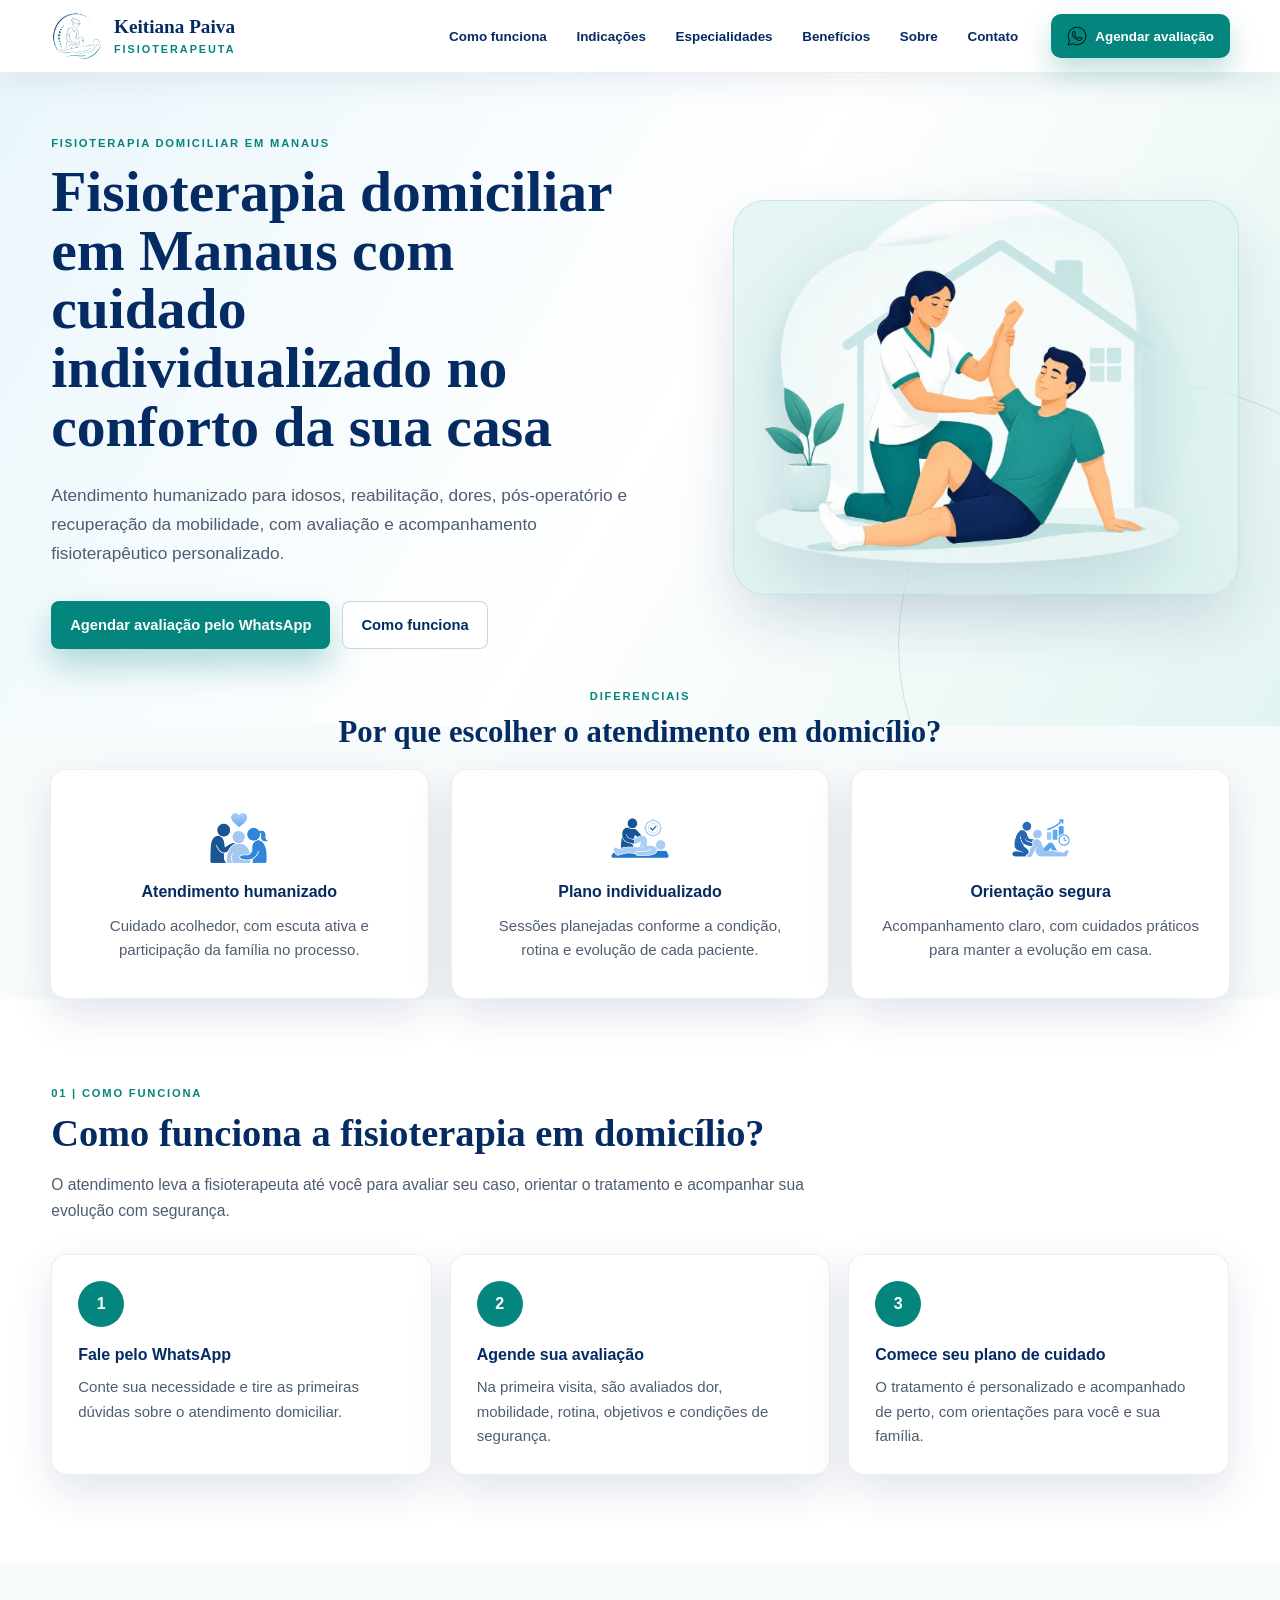
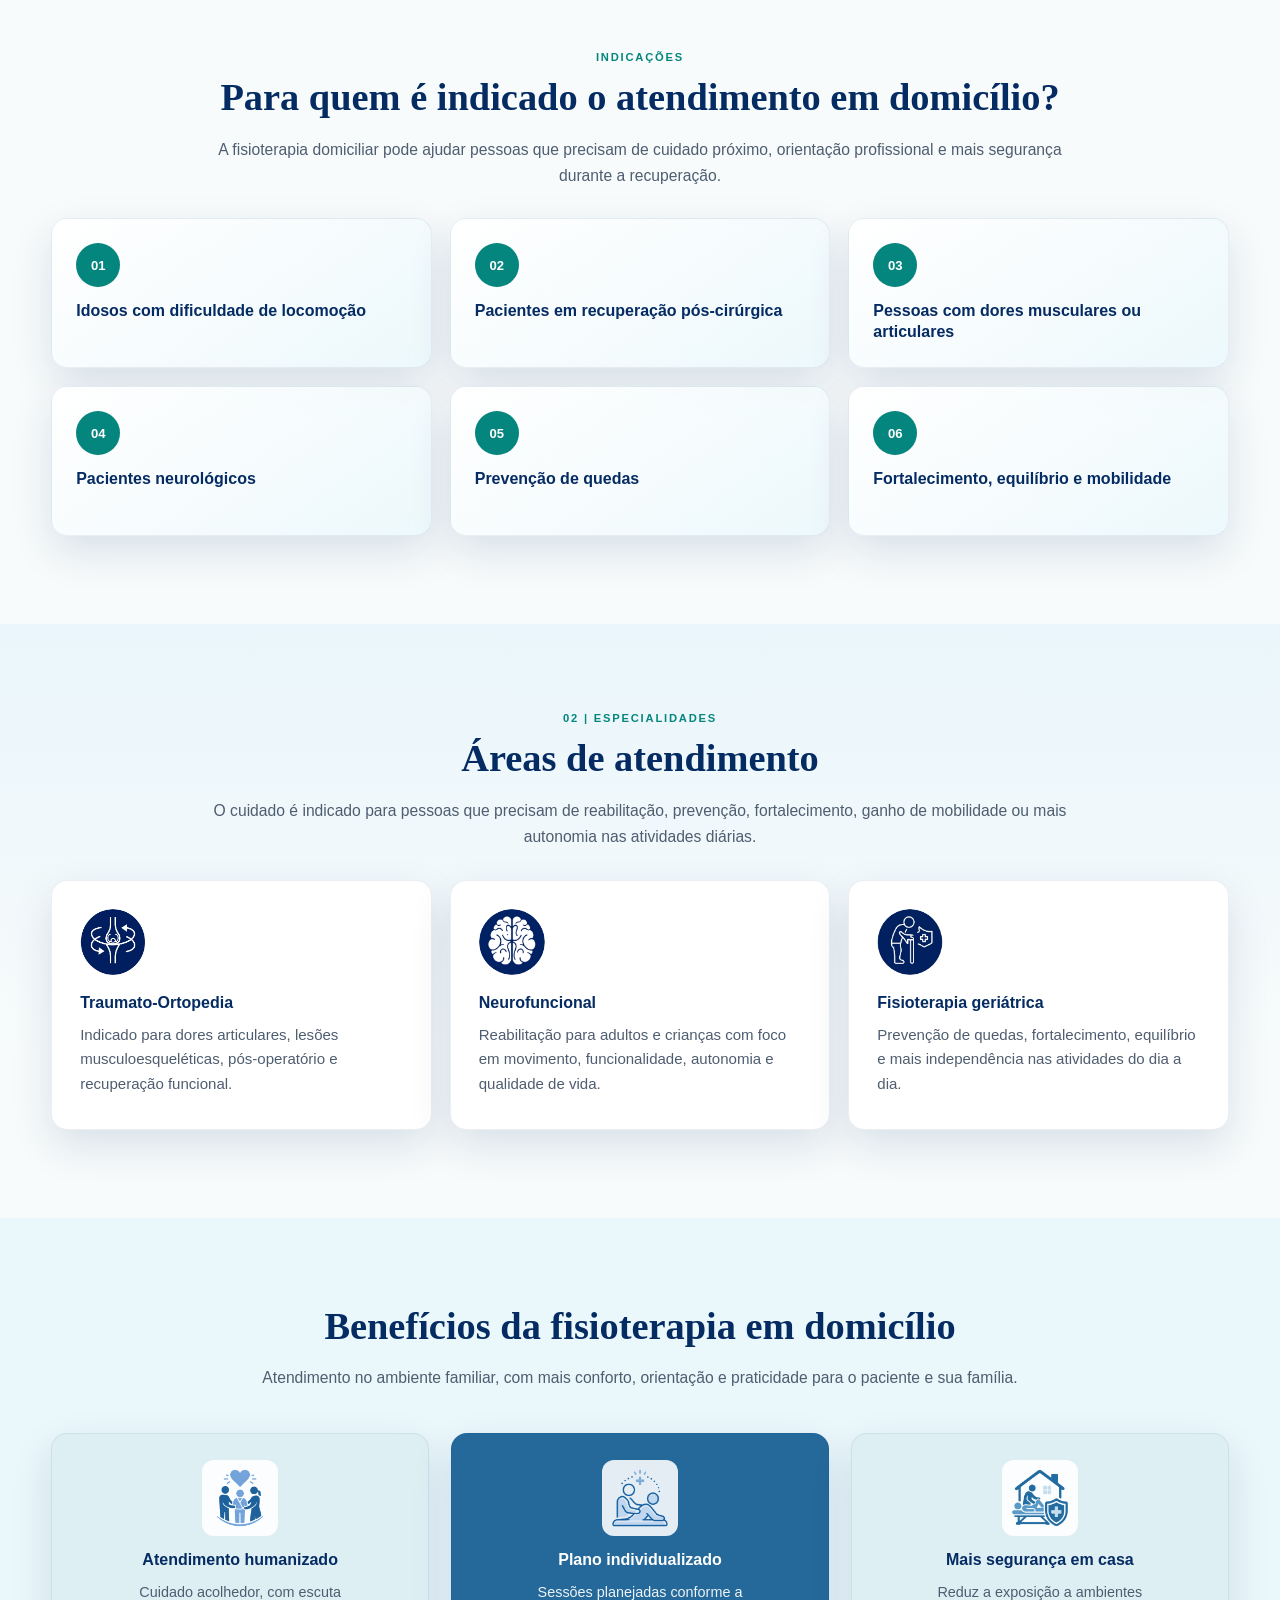
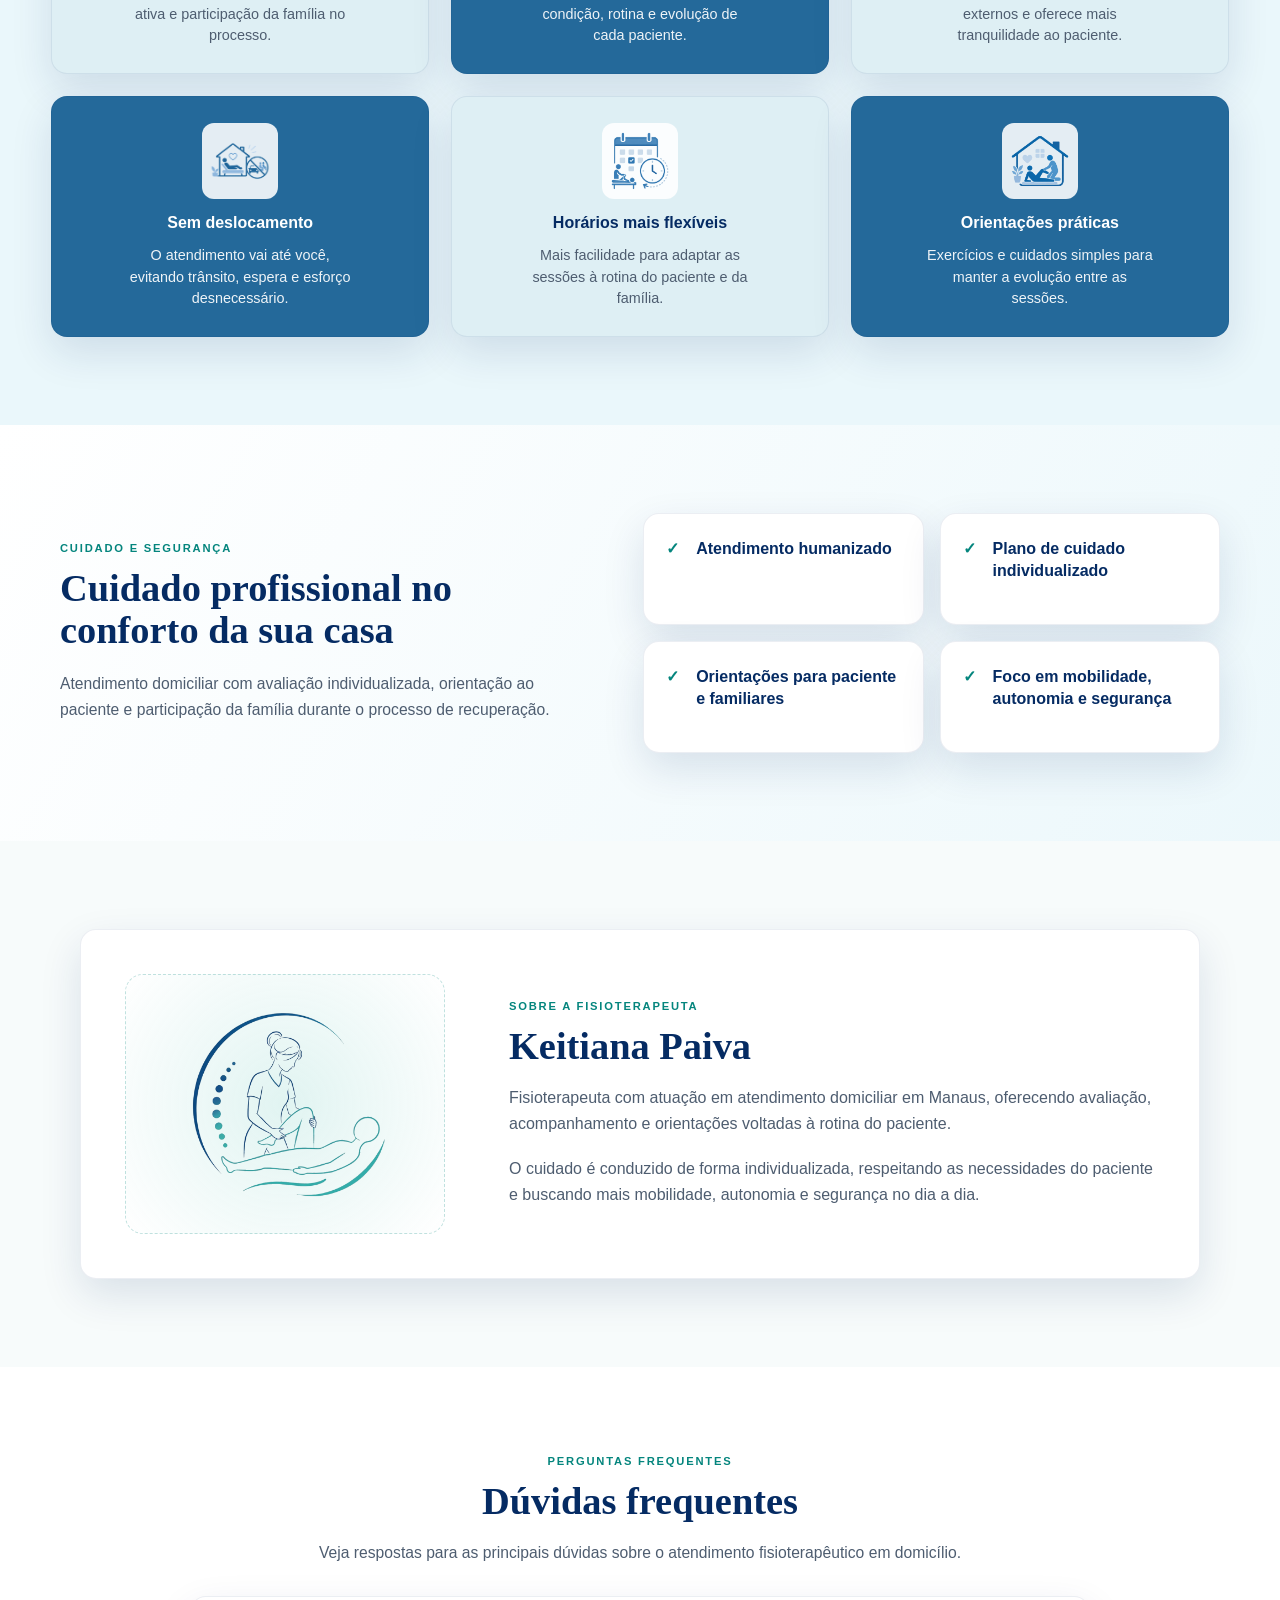
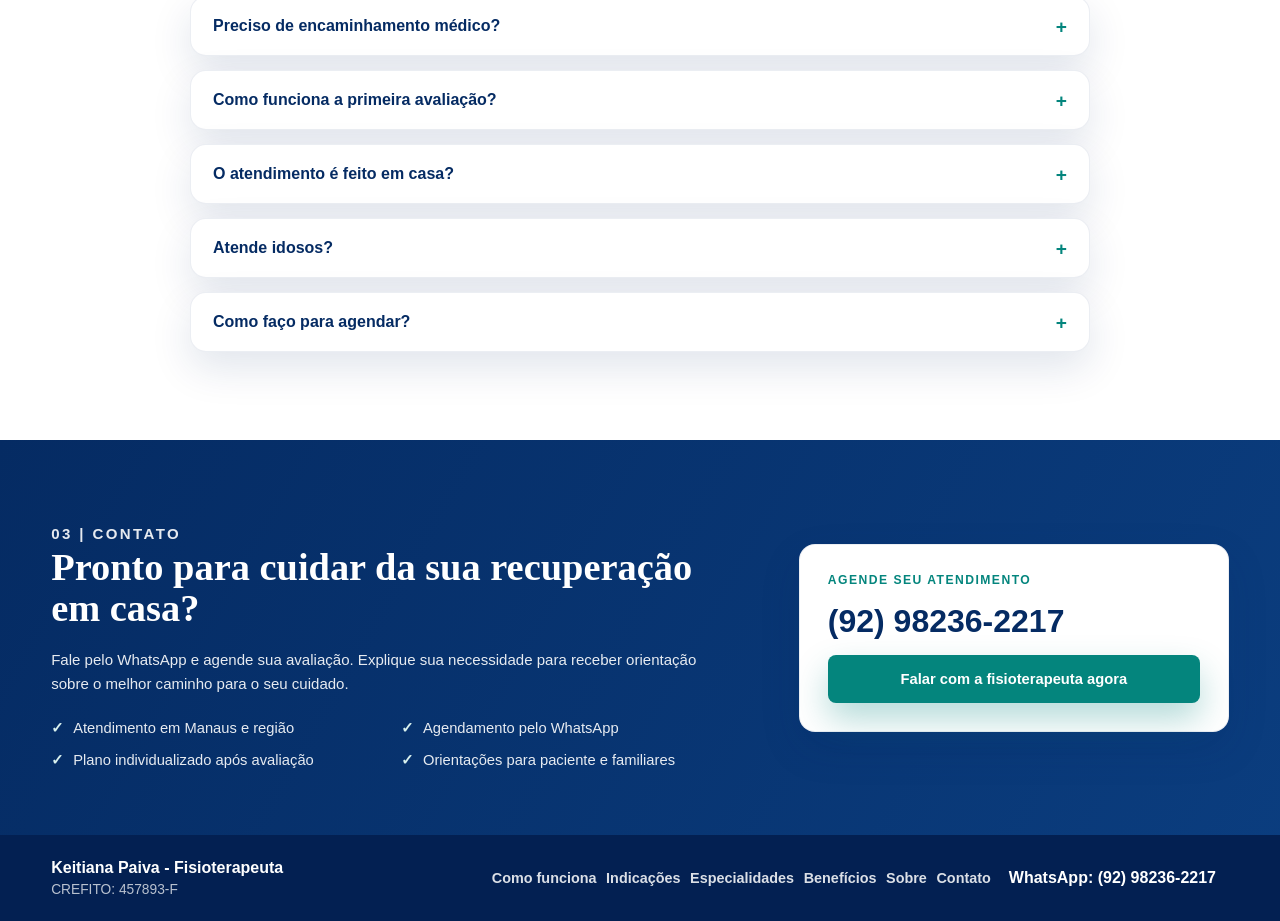
==== commit 0afb2424: "Ajusta header mobile e CTA do WhatsApp" ====
--- a/index.html
+++ b/index.html
@@ -12,15 +12,15 @@
       content="fisioterapia domiciliar, fisioterapia em domicílio, fisioterapeuta em domicílio, fisioterapia domiciliar em Manaus, fisioterapia geriátrica, neurofuncional, traumato-ortopedia"
     >
     <title>Fisioterapia Domiciliar em Manaus | Keitiana Paiva</title>
-    <link rel="canonical" href="https://jonathansisnando.github.io/keit-site/">
+    <link rel="canonical" href="https://fisioterapia-domiciliar-manaus.vercel.app/">
     <meta property="og:title" content="Fisioterapia Domiciliar em Manaus | Keitiana Paiva">
     <meta
       property="og:description"
       content="Atendimento fisioterapêutico domiciliar em Manaus com cuidado individualizado, seguro e humanizado."
     >
     <meta property="og:type" content="website">
-    <meta property="og:url" content="https://jonathansisnando.github.io/keit-site/">
-    <meta property="og:image" content="https://jonathansisnando.github.io/keit-site/assets/keit-logo-mark.png">
+    <meta property="og:url" content="https://fisioterapia-domiciliar-manaus.vercel.app/">
+    <meta property="og:image" content="https://fisioterapia-domiciliar-manaus.vercel.app/assets/keit-logo-mark.png">
     <meta name="twitter:card" content="summary_large_image">
     <meta name="theme-color" content="#052b63">
     <link rel="icon" href="assets/keit-logo-mark.png" type="image/png">
@@ -31,8 +31,8 @@
         "@type": "MedicalBusiness",
         "name": "Keitiana Paiva - Fisioterapeuta",
         "description": "Fisioterapia domiciliar em Manaus com avaliação, tratamento e acompanhamento individualizado.",
-        "url": "https://jonathansisnando.github.io/keit-site/",
-        "image": "https://jonathansisnando.github.io/keit-site/assets/keit-logo-mark.png",
+        "url": "https://fisioterapia-domiciliar-manaus.vercel.app/",
+        "image": "https://fisioterapia-domiciliar-manaus.vercel.app/assets/keit-logo-mark.png",
         "telephone": "+5592982362217",
         "priceRange": "$$",
         "medicalSpecialty": [
@@ -80,38 +80,51 @@
   </head>
   <body>
     <header class="site-header">
-      <a class="brand" href="#inicio" aria-label="Keitiana Paiva">
-        <img class="brand-logo" src="assets/keit-logo-mark.png" alt="" width="760" height="760">
-        <span class="brand-copy">
-          <strong>Keitiana Paiva</strong>
-          <small>Fisioterapeuta</small>
-        </span>
-      </a>
-
-      <nav class="nav" aria-label="Navegação principal">
-        <a href="#servico">Como funciona</a>
-        <a href="#especialidades">Especialidades</a>
-        <a href="#beneficios">Benefícios</a>
-        <a href="#contato">Contato</a>
-      </nav>
-
-      <a class="header-whatsapp" href="https://wa.me/5592982362217?text=Ol%C3%A1%2C%20gostaria%20de%20agendar%20um%20pr%C3%A9-atendimento%20de%20fisioterapia%20em%20domic%C3%ADlio." target="_blank" rel="noreferrer">
-        WhatsApp
-      </a>
+      <div class="header-inner">
+        <a class="brand" href="#inicio" aria-label="Keitiana Paiva">
+          <img class="brand-logo" src="assets/keit-logo-mark.png" alt="" width="760" height="760">
+          <span class="brand-copy">
+            <strong>Keitiana Paiva</strong>
+            <small>Fisioterapeuta</small>
+          </span>
+        </a>
+
+        <button class="menu-toggle" type="button" aria-label="Abrir menu de navegação" aria-controls="primary-navigation" aria-expanded="false">
+          <span></span>
+          <span></span>
+          <span></span>
+        </button>
+
+        <nav id="primary-navigation" class="nav" aria-label="Navegação principal">
+          <div class="nav-links">
+            <a href="#servico">Como funciona</a>
+            <a href="#indicacoes">Indicações</a>
+            <a href="#especialidades">Especialidades</a>
+            <a href="#beneficios">Benefícios</a>
+            <a href="#sobre">Sobre</a>
+            <a href="#contato">Contato</a>
+          </div>
+
+          <a class="header-whatsapp" href="https://wa.me/5592982362217?text=Ol%C3%A1%2C%20gostaria%20de%20agendar%20um%20pr%C3%A9-atendimento%20de%20fisioterapia%20em%20domic%C3%ADlio." target="_blank" rel="noreferrer noopener" aria-label="Agendar avaliação pelo WhatsApp">
+            <img src="assets/icons8-whatsapp-20.png" alt="" width="20" height="20" aria-hidden="true">
+            Agendar avaliação
+          </a>
+        </nav>
+      </div>
     </header>
 
     <main id="inicio">
       <section class="hero" aria-labelledby="hero-title">
         <div class="hero-content">
           <p class="eyebrow">Fisioterapia domiciliar em Manaus</p>
-          <h1 id="hero-title">Fisioterapia em domicílio para recuperar movimento, autonomia e qualidade de vida.</h1>
+          <h1 id="hero-title">Fisioterapia domiciliar em Manaus com cuidado individualizado no conforto da sua casa</h1>
           <p class="hero-subtitle">
-            Avaliação, tratamento e acompanhamento fisioterapêutico em Manaus no conforto da sua casa,
-            com um plano individualizado para melhorar sua mobilidade, autonomia e bem-estar.
+            Atendimento humanizado para idosos, reabilitação, dores, pós-operatório e recuperação
+            da mobilidade, com avaliação e acompanhamento fisioterapêutico personalizado.
           </p>
           <div class="hero-actions">
-            <a class="button primary" href="https://wa.me/5592982362217?text=Ol%C3%A1%2C%20gostaria%20de%20agendar%20um%20pr%C3%A9-atendimento%20de%20fisioterapia%20em%20domic%C3%ADlio." target="_blank" rel="noreferrer">
-              Agendar pré-atendimento pelo WhatsApp
+            <a class="button primary" href="https://wa.me/5592982362217?text=Ol%C3%A1%2C%20gostaria%20de%20agendar%20um%20pr%C3%A9-atendimento%20de%20fisioterapia%20em%20domic%C3%ADlio." target="_blank" rel="noreferrer noopener" aria-label="Agendar avaliação pelo WhatsApp">
+              Agendar avaliação pelo WhatsApp
             </a>
             <a class="button secondary" href="#servico">Como funciona</a>
           </div>
@@ -131,17 +144,17 @@
           <article>
             <img class="intro-icon" src="assets/resumo-atendimento-1.png" alt="" width="1018" height="1018" loading="lazy" decoding="async">
             <h3>Atendimento humanizado</h3>
-            <p>Cuidado acolhedor, respeitando a história e as necessidades de cada paciente.</p>
+            <p>Cuidado acolhedor, com escuta ativa e participação da família no processo.</p>
           </article>
           <article>
             <img class="intro-icon" src="assets/resumo-atendimento-2.png" alt="" width="987" height="987" loading="lazy" decoding="async">
-            <h3>Tratamento individualizado</h3>
-            <p>Condutas personalizadas para melhorar mobilidade, autonomia e qualidade de vida.</p>
+            <h3>Plano individualizado</h3>
+            <p>Sessões planejadas conforme a condição, rotina e evolução de cada paciente.</p>
           </article>
           <article>
             <img class="intro-icon" src="assets/resumo-atendimento-3.png" alt="" width="913" height="913" loading="lazy" decoding="async">
-            <h3>Recuperação no seu ritmo</h3>
-            <p>Evolução acompanhada de perto, com segurança e orientação em cada etapa.</p>
+            <h3>Orientação segura</h3>
+            <p>Acompanhamento claro, com cuidados práticos para manter a evolução em casa.</p>
           </article>
         </div>
       </section>
@@ -175,10 +188,48 @@
         </div>
       </section>
 
+      <section id="indicacoes" class="section indications-section" aria-labelledby="indications-title">
+        <div class="section-heading center">
+          <p class="eyebrow">Indicações</p>
+          <h2 id="indications-title">Para quem é indicado o atendimento em domicílio?</h2>
+          <p>
+            A fisioterapia domiciliar pode ajudar pessoas que precisam de cuidado próximo,
+            orientação profissional e mais segurança durante a recuperação.
+          </p>
+        </div>
+
+        <div class="indications-grid" aria-label="Situações em que a fisioterapia domiciliar pode ajudar">
+          <article>
+            <span>01</span>
+            <h3>Idosos com dificuldade de locomoção</h3>
+          </article>
+          <article>
+            <span>02</span>
+            <h3>Pacientes em recuperação pós-cirúrgica</h3>
+          </article>
+          <article>
+            <span>03</span>
+            <h3>Pessoas com dores musculares ou articulares</h3>
+          </article>
+          <article>
+            <span>04</span>
+            <h3>Pacientes neurológicos</h3>
+          </article>
+          <article>
+            <span>05</span>
+            <h3>Prevenção de quedas</h3>
+          </article>
+          <article>
+            <span>06</span>
+            <h3>Fortalecimento, equilíbrio e mobilidade</h3>
+          </article>
+        </div>
+      </section>
+
       <section id="especialidades" class="section specialty-section">
         <div class="section-heading center">
           <p class="eyebrow">02 | Especialidades</p>
-          <h2>Para quem é indicada a fisioterapia em domicílio?</h2>
+          <h2>Áreas de atendimento</h2>
           <p>
             O cuidado é indicado para pessoas que precisam de reabilitação, prevenção,
             fortalecimento, ganho de mobilidade ou mais autonomia nas atividades diárias.
@@ -208,54 +259,84 @@
         <div class="section-heading center">
           <h2 id="benefits-title">Benefícios da fisioterapia em domicílio</h2>
           <p>
-            O atendimento em casa garante mais conforto, conveniência e segurança
-            para o paciente durante o processo de recuperação.
+            Atendimento no ambiente familiar, com mais conforto, orientação e praticidade
+            para o paciente e sua família.
           </p>
         </div>
 
         <div class="benefits-grid">
           <article class="benefit-card">
             <img class="benefit-icon-img" src="assets/beneficio-1.png" alt="" width="912" height="912" loading="lazy" decoding="async">
-            <h3>Mais acolhimento ao paciente</h3>
-            <p>Participação da família durante todo o processo de tratamento.</p>
+            <h3>Atendimento humanizado</h3>
+            <p>Cuidado acolhedor, com escuta ativa e participação da família no processo.</p>
           </article>
           <article class="benefit-card featured">
             <img class="benefit-icon-img" src="assets/beneficio-2.png" alt="" width="795" height="795" loading="lazy" decoding="async">
-            <h3>Atendimento individualizado</h3>
-            <p>Cuidado adaptado às necessidades e objetivos de cada paciente.</p>
+            <h3>Plano individualizado</h3>
+            <p>Sessões planejadas conforme a condição, rotina e evolução de cada paciente.</p>
           </article>
           <article class="benefit-card">
             <img class="benefit-icon-img" src="assets/beneficio-3.png" alt="" width="874" height="874" loading="lazy" decoding="async">
-            <h3>Mais proteção e segurança</h3>
-            <p>Menor exposição a ambientes externos e mais tranquilidade em casa.</p>
+            <h3>Mais segurança em casa</h3>
+            <p>Reduz a exposição a ambientes externos e oferece mais tranquilidade ao paciente.</p>
           </article>
           <article class="benefit-card featured">
             <img class="benefit-icon-img" src="assets/beneficio-4.png" alt="" width="1119" height="1119" loading="lazy" decoding="async">
-            <h3>Sem deslocamentos</h3>
-            <p>Sem trânsito, salas de espera ou perda de tempo com locomoção.</p>
+            <h3>Sem deslocamento</h3>
+            <p>O atendimento vai até você, evitando trânsito, espera e esforço desnecessário.</p>
           </article>
           <article class="benefit-card">
             <img class="benefit-icon-img" src="assets/beneficio-5.png" alt="" width="809" height="809" loading="lazy" decoding="async">
             <h3>Horários mais flexíveis</h3>
-            <p>Mais facilidade para encaixar as sessões na rotina.</p>
+            <p>Mais facilidade para adaptar as sessões à rotina do paciente e da família.</p>
           </article>
           <article class="benefit-card featured">
             <img class="benefit-icon-img" src="assets/beneficio-6.png" alt="" width="942" height="942" loading="lazy" decoding="async">
-            <h3>Conforto em casa</h3>
-            <p>Tratamento realizado no ambiente familiar, com mais praticidade.</p>
-          </article>
-          <article class="benefit-card">
-            <img class="benefit-icon-img" src="assets/beneficio-7.png" alt="" width="781" height="781" loading="lazy" decoding="async">
-            <h3>Orientações para a rotina</h3>
-            <p>Exercícios e cuidados simples para o dia a dia.</p>
-          </article>
-          <article class="benefit-card featured">
-            <img class="benefit-icon-img" src="assets/beneficio-8.png" alt="" width="960" height="960" loading="lazy" decoding="async">
-            <h3>Foco na evolução</h3>
-            <p>Acompanhamento próximo para melhorar a recuperação do paciente.</p>
-          </article>
-        </div>
-      </section>
+            <h3>Orientações práticas</h3>
+            <p>Exercícios e cuidados simples para manter a evolução entre as sessões.</p>
+          </article>
+        </div>
+      </section>
+
+      <section class="section trust-section" aria-labelledby="trust-title">
+        <div class="trust-content">
+          <div>
+            <p class="eyebrow">Cuidado e segurança</p>
+            <h2 id="trust-title">Cuidado profissional no conforto da sua casa</h2>
+            <p>
+              Atendimento domiciliar com avaliação individualizada, orientação ao paciente
+              e participação da família durante o processo de recuperação.
+            </p>
+          </div>
+          <ul class="trust-cards" aria-label="Pontos de confiança do atendimento">
+            <li>Atendimento humanizado</li>
+            <li>Plano de cuidado individualizado</li>
+            <li>Orientações para paciente e familiares</li>
+            <li>Foco em mobilidade, autonomia e segurança</li>
+          </ul>
+        </div>
+      </section>
+
+      <section id="sobre" class="section about-section" aria-labelledby="about-title">
+        <div class="about-visual" aria-hidden="true">
+          <img src="assets/keit-logo-mark.png" alt="" width="760" height="760" loading="lazy" decoding="async">
+        </div>
+        <div class="about-copy">
+          <p class="eyebrow">Sobre a fisioterapeuta</p>
+          <h2 id="about-title">Keitiana Paiva</h2>
+          <p>
+            Fisioterapeuta com atuação em atendimento domiciliar em Manaus, oferecendo
+            avaliação, acompanhamento e orientações voltadas à rotina do paciente.
+          </p>
+          <p>
+            O cuidado é conduzido de forma individualizada, respeitando as necessidades
+            do paciente e buscando mais mobilidade, autonomia e segurança no dia a dia.
+          </p>
+          <!-- Inserir CREFITO aqui quando o registro profissional for confirmado. -->
+        </div>
+      </section>
+
+      <!-- Depoimentos em stand by: renderizar esta seção somente quando houver relatos reais de pacientes. -->
 
       <section class="section faq-section" aria-labelledby="faq-title">
         <div class="section-heading center">
@@ -283,55 +364,80 @@
           </details>
           <details>
             <summary>Como faço para agendar?</summary>
-            <p>Basta entrar em contato pelo WhatsApp, explicar sua necessidade e combinar o melhor horário para o pré-atendimento ou avaliação.</p>
+            <p>Basta entrar em contato pelo WhatsApp, explicar sua necessidade e combinar o melhor horário para a avaliação.</p>
           </details>
         </div>
       </section>
 
       <section id="contato" class="section contact-section">
-        <div class="contact-panel">
-          <strong>Agende seu atendimento</strong>
-          <a class="phone" href="https://wa.me/5592982362217?text=Ol%C3%A1%2C%20gostaria%20de%20agendar%20um%20pr%C3%A9-atendimento%20de%20fisioterapia%20em%20domic%C3%ADlio." target="_blank" rel="noreferrer">
-            (92) 98236-2217
-          </a>
-          <a class="button primary full" href="https://wa.me/5592982362217?text=Ol%C3%A1%2C%20gostaria%20de%20agendar%20um%20pr%C3%A9-atendimento%20de%20fisioterapia%20em%20domic%C3%ADlio." target="_blank" rel="noreferrer">
-            Conversar no WhatsApp agora
-          </a>
-        </div>
-
         <div class="contact-copy">
           <p class="eyebrow">03 | Contato</p>
-          <h2>Pronto para iniciar seu cuidado em casa?</h2>
-          <p>
-            Fale pelo WhatsApp, explique sua necessidade e receba orientação
-            sobre o melhor caminho para sua recuperação.
+          <h2>Pronto para cuidar da sua recuperação em casa?</h2>
+          <p>
+            Fale pelo WhatsApp e agende sua avaliação. Explique sua necessidade
+            para receber orientação sobre o melhor caminho para o seu cuidado.
           </p>
           <ul class="trust-list" aria-label="Pontos de confiança">
             <li>Atendimento em Manaus e região</li>
-            <li>Pré-atendimento pelo WhatsApp</li>
+            <li>Agendamento pelo WhatsApp</li>
             <li>Plano individualizado após avaliação</li>
             <li>Orientações para paciente e familiares</li>
           </ul>
         </div>
+
+        <div class="contact-panel">
+          <strong>Agende seu atendimento</strong>
+          <a class="phone" href="https://wa.me/5592982362217?text=Ol%C3%A1%2C%20gostaria%20de%20agendar%20um%20pr%C3%A9-atendimento%20de%20fisioterapia%20em%20domic%C3%ADlio." target="_blank" rel="noreferrer noopener" aria-label="Falar com a fisioterapeuta pelo WhatsApp no número 92 98236-2217">
+            (92) 98236-2217
+          </a>
+          <a class="button primary full" href="https://wa.me/5592982362217?text=Ol%C3%A1%2C%20gostaria%20de%20agendar%20um%20pr%C3%A9-atendimento%20de%20fisioterapia%20em%20domic%C3%ADlio." target="_blank" rel="noreferrer noopener" aria-label="Agendar avaliação pelo WhatsApp">
+            Falar com a fisioterapeuta agora
+          </a>
+        </div>
       </section>
     </main>
 
     <footer class="site-footer">
       <div>
         <strong>Keitiana Paiva - Fisioterapeuta</strong>
-        <span>CREFITO: a inserir</span>
+        <span>CREFITO: 457893-F</span>
       </div>
       <nav class="footer-links" aria-label="Links rápidos">
         <a href="#servico">Como funciona</a>
+        <a href="#indicacoes">Indicações</a>
         <a href="#especialidades">Especialidades</a>
         <a href="#beneficios">Benefícios</a>
+        <a href="#sobre">Sobre</a>
         <a href="#contato">Contato</a>
       </nav>
-      <a href="https://wa.me/5592982362217?text=Ol%C3%A1%2C%20gostaria%20de%20agendar%20um%20pr%C3%A9-atendimento%20de%20fisioterapia%20em%20domic%C3%ADlio." target="_blank" rel="noreferrer">WhatsApp: (92) 98236-2217</a>
+      <a href="https://wa.me/5592982362217?text=Ol%C3%A1%2C%20gostaria%20de%20agendar%20um%20pr%C3%A9-atendimento%20de%20fisioterapia%20em%20domic%C3%ADlio." target="_blank" rel="noreferrer noopener">WhatsApp: (92) 98236-2217</a>
     </footer>
 
-    <a class="floating-whatsapp" href="https://wa.me/5592982362217?text=Ol%C3%A1%2C%20gostaria%20de%20agendar%20um%20pr%C3%A9-atendimento%20de%20fisioterapia%20em%20domic%C3%ADlio." target="_blank" rel="noreferrer" aria-label="Conversar no WhatsApp">
-      WhatsApp
+    <a class="floating-whatsapp" href="https://wa.me/5592982362217?text=Ol%C3%A1%2C%20gostaria%20de%20agendar%20um%20pr%C3%A9-atendimento%20de%20fisioterapia%20em%20domic%C3%ADlio." target="_blank" rel="noreferrer noopener" aria-label="Agendar pelo WhatsApp">
+      Agendar pelo WhatsApp
     </a>
+    <script>
+      const siteHeader = document.querySelector(".site-header");
+      const menuToggle = document.querySelector(".menu-toggle");
+      const primaryNavigation = document.querySelector("#primary-navigation");
+
+      if (siteHeader && menuToggle && primaryNavigation) {
+        const closeMenu = () => {
+          siteHeader.classList.remove("is-menu-open");
+          menuToggle.setAttribute("aria-expanded", "false");
+          menuToggle.setAttribute("aria-label", "Abrir menu de navegação");
+        };
+
+        menuToggle.addEventListener("click", () => {
+          const isOpen = siteHeader.classList.toggle("is-menu-open");
+          menuToggle.setAttribute("aria-expanded", String(isOpen));
+          menuToggle.setAttribute("aria-label", isOpen ? "Fechar menu de navegação" : "Abrir menu de navegação");
+        });
+
+        primaryNavigation.querySelectorAll('a[href^="#"]').forEach((link) => {
+          link.addEventListener("click", closeMenu);
+        });
+      }
+    </script>
   </body>
 </html>
--- a/styles.css
+++ b/styles.css
@@ -35,6 +35,13 @@
   text-decoration: none;
 }
 
+a:focus-visible,
+button:focus-visible,
+summary:focus-visible {
+  outline: 3px solid rgba(4, 133, 125, 0.55);
+  outline-offset: 3px;
+}
+
 img {
   max-width: 100%;
   height: auto;
@@ -44,14 +51,20 @@
   position: sticky;
   top: 0;
   z-index: 20;
-  display: grid;
-  grid-template-columns: minmax(220px, 1fr) auto auto;
-  gap: 18px;
-  align-items: center;
-  padding: 12px clamp(18px, 4vw, 70px);
-  border-bottom: 1px solid rgba(5, 43, 99, 0.1);
-  background: rgba(255, 255, 255, 0.95);
+  padding: 10px clamp(14px, 3vw, 36px);
+  border-bottom: 1px solid rgba(5, 43, 99, 0.08);
+  background: rgba(255, 255, 255, 0.96);
   backdrop-filter: blur(14px);
+  box-shadow: 0 10px 30px rgba(5, 43, 99, 0.07);
+}
+
+.header-inner {
+  display: flex;
+  gap: clamp(18px, 2.5vw, 32px);
+  align-items: center;
+  justify-content: space-between;
+  width: min(1180px, 100%);
+  margin: 0 auto;
 }
 
 .brand {
@@ -63,8 +76,8 @@
 
 .brand-logo {
   display: block;
-  width: 58px;
-  height: 58px;
+  width: 52px;
+  height: 52px;
   object-fit: contain;
   object-position: center;
 }
@@ -92,47 +105,107 @@
   text-transform: uppercase;
 }
 
-.nav,
+.nav {
+  flex: 1 1 auto;
+  display: flex;
+  align-items: center;
+  justify-content: flex-end;
+  gap: clamp(14px, 1.8vw, 24px);
+  min-width: 0;
+}
+
+.nav-links,
 .footer-links {
   display: flex;
-  flex-wrap: wrap;
+  flex-wrap: nowrap;
   justify-content: center;
-  gap: 6px;
-}
-
-.nav a,
+  gap: clamp(4px, 0.75vw, 10px);
+}
+
+.nav-links a,
 .header-whatsapp {
   display: inline-flex;
   align-items: center;
   justify-content: center;
-  min-height: 40px;
-  padding: 9px 12px;
+  min-height: 42px;
+  padding: 8px 10px;
   font-size: 0.84rem;
   font-weight: 800;
-  border-radius: 8px;
-}
-
-.nav a {
+  border-radius: 10px;
+  white-space: nowrap;
+}
+
+.nav-links a {
   color: var(--navy);
-}
-
-.nav a:hover,
-.nav a:focus-visible {
-  color: #fff;
-  background: var(--navy);
-  outline: none;
+  transition: color 160ms ease, background 160ms ease;
+}
+
+.nav-links a:hover,
+.nav-links a:focus-visible {
+  color: var(--teal);
+  background: rgba(217, 241, 238, 0.48);
 }
 
 .header-whatsapp {
+  gap: 8px;
+  flex: 0 0 auto;
+  min-width: 172px;
+  min-height: 44px;
+  padding: 10px 16px;
   color: #fff;
   background: var(--teal);
-  box-shadow: 0 10px 22px rgba(4, 133, 125, 0.22);
+  box-shadow: 0 13px 28px rgba(4, 133, 125, 0.26);
+  transition: transform 160ms ease, box-shadow 160ms ease, background 160ms ease;
+}
+
+.header-whatsapp img {
+  width: 20px;
+  height: 20px;
+  flex: 0 0 auto;
 }
 
 .header-whatsapp:hover,
 .header-whatsapp:focus-visible {
   background: var(--teal-dark);
-  outline: none;
+  box-shadow: 0 18px 38px rgba(4, 133, 125, 0.32);
+  transform: translateY(-1px);
+}
+
+.menu-toggle {
+  display: none;
+  width: 48px;
+  height: 48px;
+  align-items: center;
+  justify-content: center;
+  gap: 5px;
+  padding: 0;
+  color: var(--teal);
+  background: #fff;
+  border: 1px solid rgba(4, 133, 125, 0.22);
+  border-radius: 12px;
+  box-shadow: 0 10px 24px rgba(5, 43, 99, 0.08);
+  cursor: pointer;
+}
+
+.menu-toggle span {
+  display: block;
+  width: 22px;
+  height: 2px;
+  background: currentColor;
+  border-radius: 999px;
+  transition: transform 160ms ease, opacity 160ms ease;
+}
+
+.site-header.is-menu-open .menu-toggle span:nth-child(1) {
+  transform: translateY(7px) rotate(45deg);
+}
+
+.site-header.is-menu-open .menu-toggle span:nth-child(2) {
+  opacity: 0;
+}
+
+.site-header.is-menu-open .menu-toggle span:nth-child(3) {
+  transform: translateY(-7px) rotate(-45deg);
 }
 
 .hero {
@@ -253,7 +326,6 @@
 .button:hover,
 .button:focus-visible {
   transform: translateY(-2px);
-  outline: none;
 }
 
 .button.primary {
@@ -352,6 +424,9 @@
 .process-card,
 .specialty-card,
 .benefit-card,
+.indications-grid article,
+.trust-cards li,
+.about-section,
 .faq-list details,
 .contact-panel {
   border: 1px solid rgba(5, 43, 99, 0.08);
@@ -437,7 +512,8 @@
 }
 
 .process-grid,
-.specialty-grid {
+.specialty-grid,
+.indications-grid {
   display: grid;
   grid-template-columns: repeat(3, minmax(0, 1fr));
   gap: 18px;
@@ -479,6 +555,36 @@
     var(--page);
 }
 
+.indications-section {
+  background: var(--page);
+}
+
+.indications-grid article {
+  display: grid;
+  gap: 14px;
+  min-height: 150px;
+  align-content: start;
+  padding: 24px;
+  background:
+    linear-gradient(145deg, rgba(255, 255, 255, 1), rgba(234, 247, 251, 0.82));
+}
+
+.indications-grid span {
+  display: inline-grid;
+  width: 44px;
+  height: 44px;
+  place-items: center;
+  color: #fff;
+  font-size: 0.82rem;
+  font-weight: 900;
+  background: var(--teal);
+  border-radius: 50%;
+}
+
+.indications-grid h3 {
+  margin: 0;
+}
+
 .specialty-card {
   display: grid;
   min-height: 250px;
@@ -506,13 +612,13 @@
 
 .benefits-grid {
   display: grid;
-  grid-template-columns: repeat(4, minmax(0, 1fr));
+  grid-template-columns: repeat(3, minmax(0, 1fr));
   gap: 22px;
 }
 
 .benefit-card {
   display: grid;
-  min-height: 245px;
+  min-height: 235px;
   align-content: center;
   justify-items: center;
   gap: 12px;
@@ -559,6 +665,90 @@
   text-align: center;
 }
 
+.trust-section {
+  background:
+    linear-gradient(120deg, rgba(255, 255, 255, 0.98), rgba(234, 247, 251, 0.9)),
+    var(--paper);
+}
+
+.trust-content {
+  display: grid;
+  grid-template-columns: minmax(0, 0.9fr) minmax(320px, 1fr);
+  gap: clamp(24px, 5vw, 70px);
+  align-items: center;
+  max-width: 1160px;
+  margin: 0 auto;
+}
+
+.trust-content p:not(.eyebrow) {
+  max-width: 620px;
+  margin: 20px 0 0;
+  color: var(--muted);
+  font-size: 0.98rem;
+  line-height: 1.68;
+}
+
+.trust-cards {
+  display: grid;
+  grid-template-columns: repeat(2, minmax(0, 1fr));
+  gap: 16px;
+  margin: 0;
+  padding: 0;
+  list-style: none;
+}
+
+.trust-cards li {
+  position: relative;
+  min-height: 112px;
+  padding: 24px 22px 22px 52px;
+  color: var(--navy);
+  font-weight: 900;
+  line-height: 1.35;
+  background: var(--paper);
+}
+
+.trust-cards li::before {
+  position: absolute;
+  left: 22px;
+  top: 24px;
+  color: var(--teal);
+  content: "✓";
+  font-weight: 900;
+}
+
+.about-section {
+  display: grid;
+  grid-template-columns: minmax(220px, 320px) minmax(0, 1fr);
+  gap: clamp(24px, 5vw, 64px);
+  align-items: center;
+  max-width: 1120px;
+  margin: clamp(56px, 7vw, 88px) auto;
+  padding: clamp(26px, 4vw, 44px);
+  background: var(--paper);
+}
+
+.about-visual {
+  display: grid;
+  min-height: 260px;
+  place-items: center;
+  border: 1px dashed rgba(4, 133, 125, 0.24);
+  border-radius: 18px;
+  background:
+    radial-gradient(circle at center, rgba(217, 241, 238, 0.8), rgba(255, 255, 255, 0.9));
+}
+
+.about-visual img {
+  width: min(68%, 210px);
+  object-fit: contain;
+}
+
+.about-copy p:not(.eyebrow) {
+  max-width: 720px;
+  margin: 18px 0 0;
+  color: var(--muted);
+  line-height: 1.65;
+}
+
 .benefit-card.featured p {
   color: rgba(255, 255, 255, 0.92);
 }
@@ -616,7 +806,7 @@
 
 .contact-section {
   display: grid;
-  grid-template-columns: minmax(280px, 430px) minmax(0, 1fr);
+  grid-template-columns: minmax(0, 1fr) minmax(280px, 430px);
   gap: clamp(26px, 5vw, 72px);
   align-items: center;
   padding-top: clamp(44px, 5vw, 68px);
@@ -674,6 +864,8 @@
   gap: 18px;
   padding: 28px;
   color: var(--ink);
+  width: 100%;
+  justify-self: end;
 }
 
 .contact-panel strong {
@@ -736,10 +928,10 @@
   bottom: 18px;
   z-index: 30;
   display: none;
-  min-height: 46px;
+  min-height: 48px;
   align-items: center;
   justify-content: center;
-  padding: 12px 16px;
+  padding: 13px 18px;
   color: #fff;
   font-size: 0.9rem;
   font-weight: 900;
@@ -751,24 +943,68 @@
 .floating-whatsapp:hover,
 .floating-whatsapp:focus-visible {
   background: var(--teal-dark);
-  outline: none;
 }
 
 @media (max-width: 1080px) {
   .benefits-grid {
     grid-template-columns: repeat(2, minmax(0, 1fr));
   }
+
+  .site-header {
+    padding: 10px 18px;
+  }
+
+  .header-inner {
+    display: grid;
+    grid-template-columns: 1fr auto;
+    gap: 14px;
+  }
+
+  .menu-toggle {
+    display: inline-flex;
+    flex-direction: column;
+  }
+
+  .nav {
+    position: absolute;
+    top: calc(100% + 1px);
+    right: 18px;
+    left: 18px;
+    display: none;
+    flex-direction: column;
+    align-items: stretch;
+    gap: 14px;
+    padding: 18px;
+    border: 1px solid rgba(5, 43, 99, 0.1);
+    border-radius: 0 0 16px 16px;
+    background: rgba(255, 255, 255, 0.98);
+    box-shadow: 0 22px 44px rgba(5, 43, 99, 0.14);
+  }
+
+  .site-header.is-menu-open .nav {
+    display: flex;
+  }
+
+  .nav-links {
+    display: grid;
+    grid-template-columns: 1fr;
+    gap: 4px;
+  }
+
+  .nav-links a {
+    justify-content: flex-start;
+    min-height: 46px;
+    padding: 12px 10px;
+  }
+
+  .header-whatsapp {
+    width: 100%;
+    min-height: 48px;
+    min-width: 0;
+  }
 }
 
 @media (max-width: 940px) {
-  .site-header {
-    grid-template-columns: 1fr;
-    justify-items: start;
-  }
-
-  .nav {
-    justify-content: flex-start;
-  }
 
   .hero,
   .contact-section {
@@ -780,7 +1016,10 @@
   }
 
   .process-grid,
-  .specialty-grid {
+  .specialty-grid,
+  .indications-grid,
+  .trust-content,
+  .about-section {
     grid-template-columns: 1fr;
   }
 
@@ -791,7 +1030,8 @@
 
 @media (max-width: 760px) {
   .intro-strip,
-  .benefits-grid {
+  .benefits-grid,
+  .trust-cards {
     grid-template-columns: 1fr;
   }
 
@@ -801,19 +1041,33 @@
 }
 
 @media (max-width: 560px) {
+  body {
+    padding-bottom: 74px;
+  }
+
   .site-header {
-    position: static;
+    gap: 14px;
   }
 
   .brand {
-    align-items: flex-start;
+    align-items: center;
+    gap: 10px;
+  }
+
+  .brand-logo {
+    width: 48px;
+    height: 48px;
   }
 
   .brand strong {
     white-space: normal;
-  }
-
-  .header-whatsapp,
+    font-size: 1rem;
+  }
+
+  .brand small {
+    font-size: 0.58rem;
+  }
+
   .hero-actions,
   .button {
     width: 100%;
@@ -821,10 +1075,27 @@
 
   .hero {
     padding-top: 28px;
+    padding-bottom: 42px;
   }
 
   h1 {
-    font-size: clamp(2rem, 10vw, 3rem);
+    font-size: clamp(2rem, 9vw, 2.85rem);
+    line-height: 1.06;
+  }
+
+  h2 {
+    font-size: clamp(1.55rem, 8vw, 2.35rem);
+  }
+
+  .section {
+    padding-top: 48px;
+    padding-bottom: 48px;
+  }
+
+  .hero-subtitle {
+    margin-top: 18px;
+    font-size: 0.98rem;
+    line-height: 1.62;
   }
 
   .hero-visual {
@@ -842,11 +1113,32 @@
   .intro-strip article,
   .process-card,
   .specialty-card,
-  .benefit-card {
+  .benefit-card,
+  .indications-grid article,
+  .trust-cards li {
     min-height: auto;
+  }
+
+  .about-section {
+    margin-top: 48px;
+    margin-bottom: 48px;
+    border-radius: 0;
+  }
+
+  .about-visual {
+    min-height: 200px;
+  }
+
+  .contact-section {
+    padding-bottom: 54px;
   }
 
   .floating-whatsapp {
     display: inline-flex;
-  }
-}
+    right: 12px;
+    bottom: 12px;
+    left: 12px;
+    width: auto;
+    border-radius: 12px;
+  }
+}
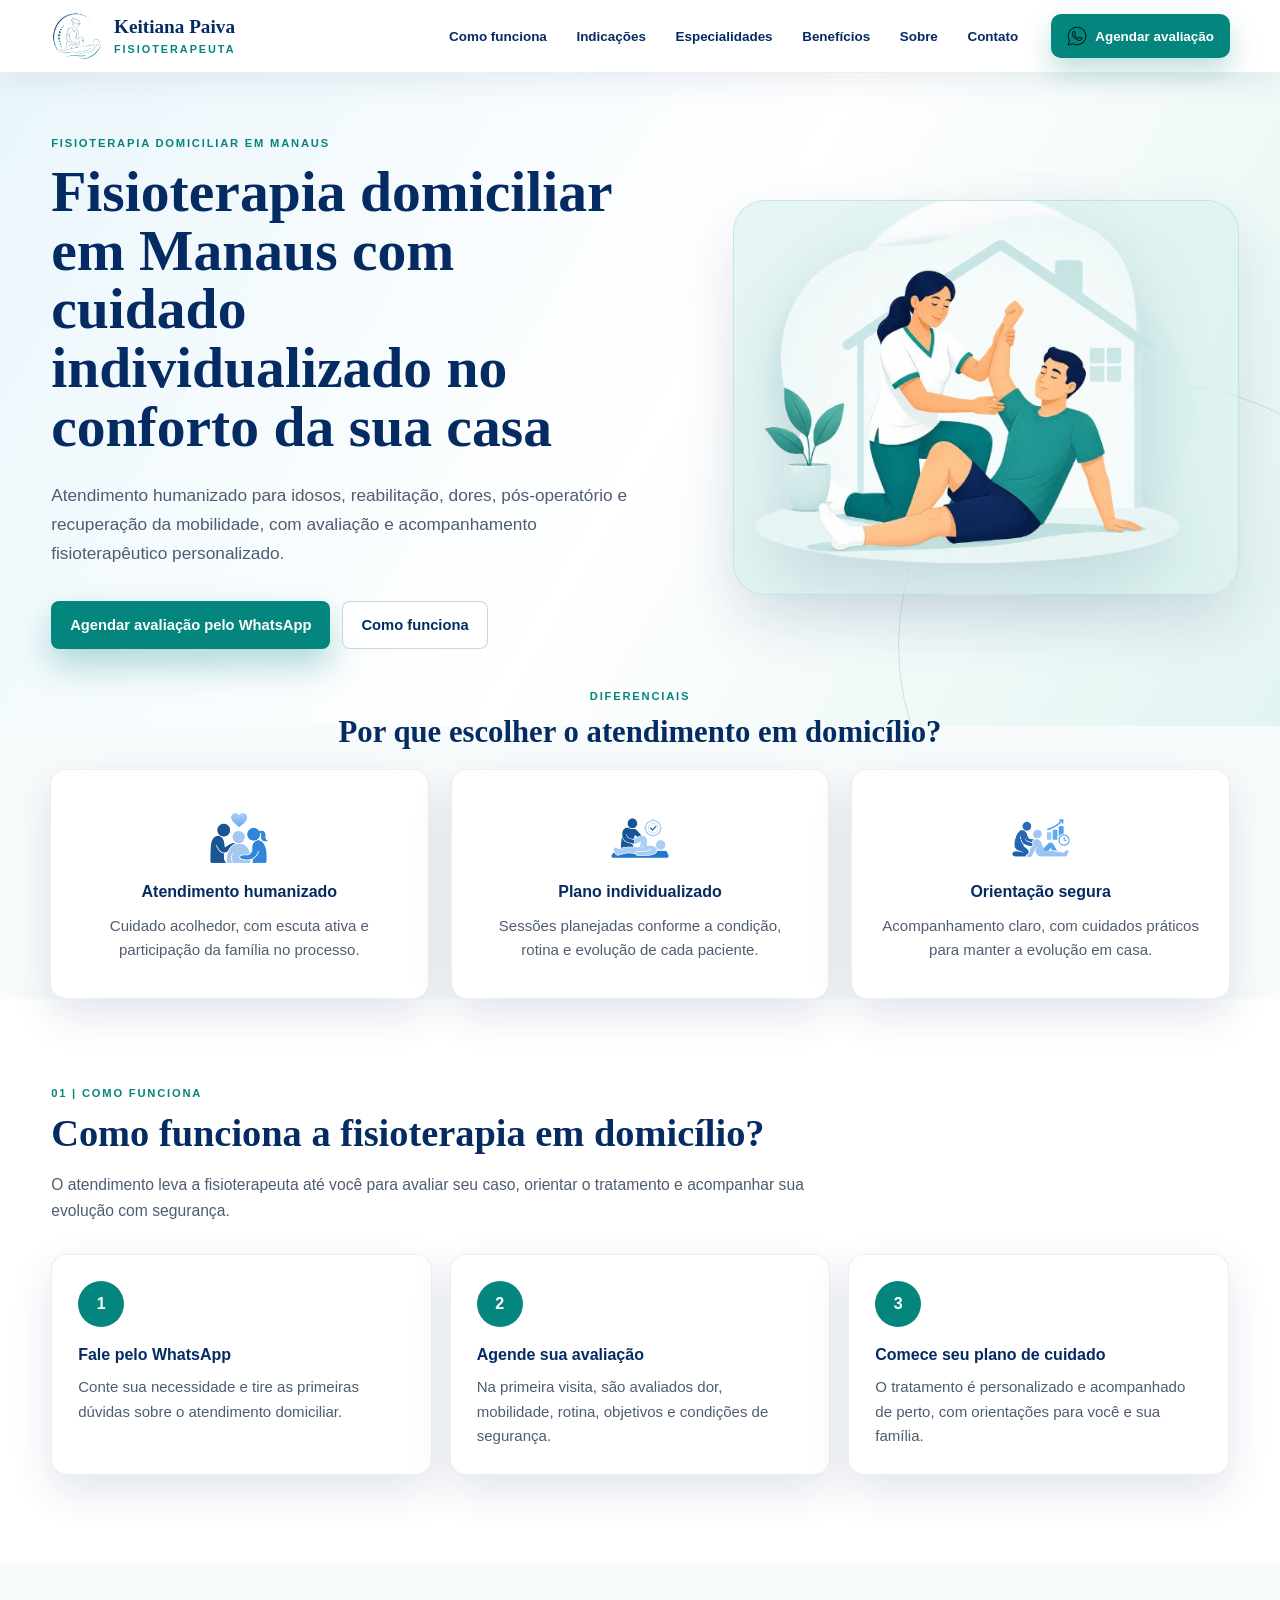
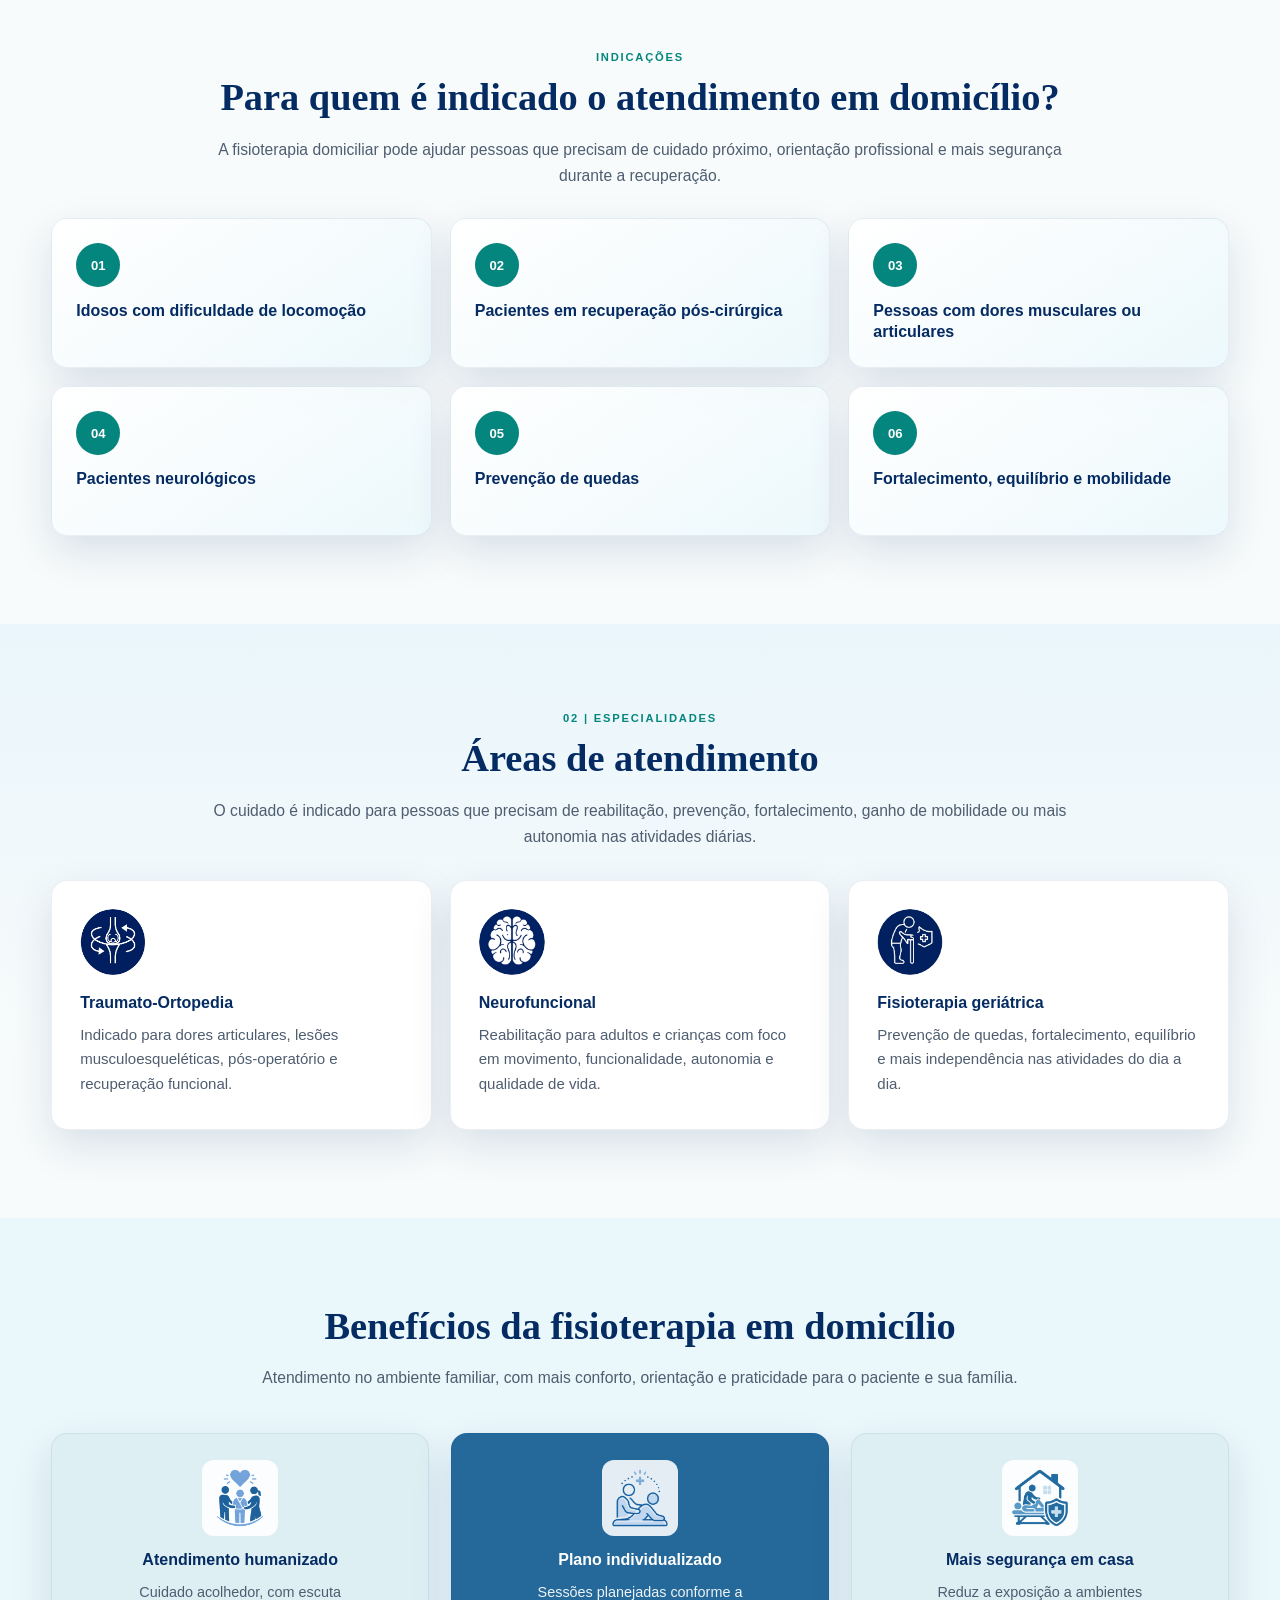
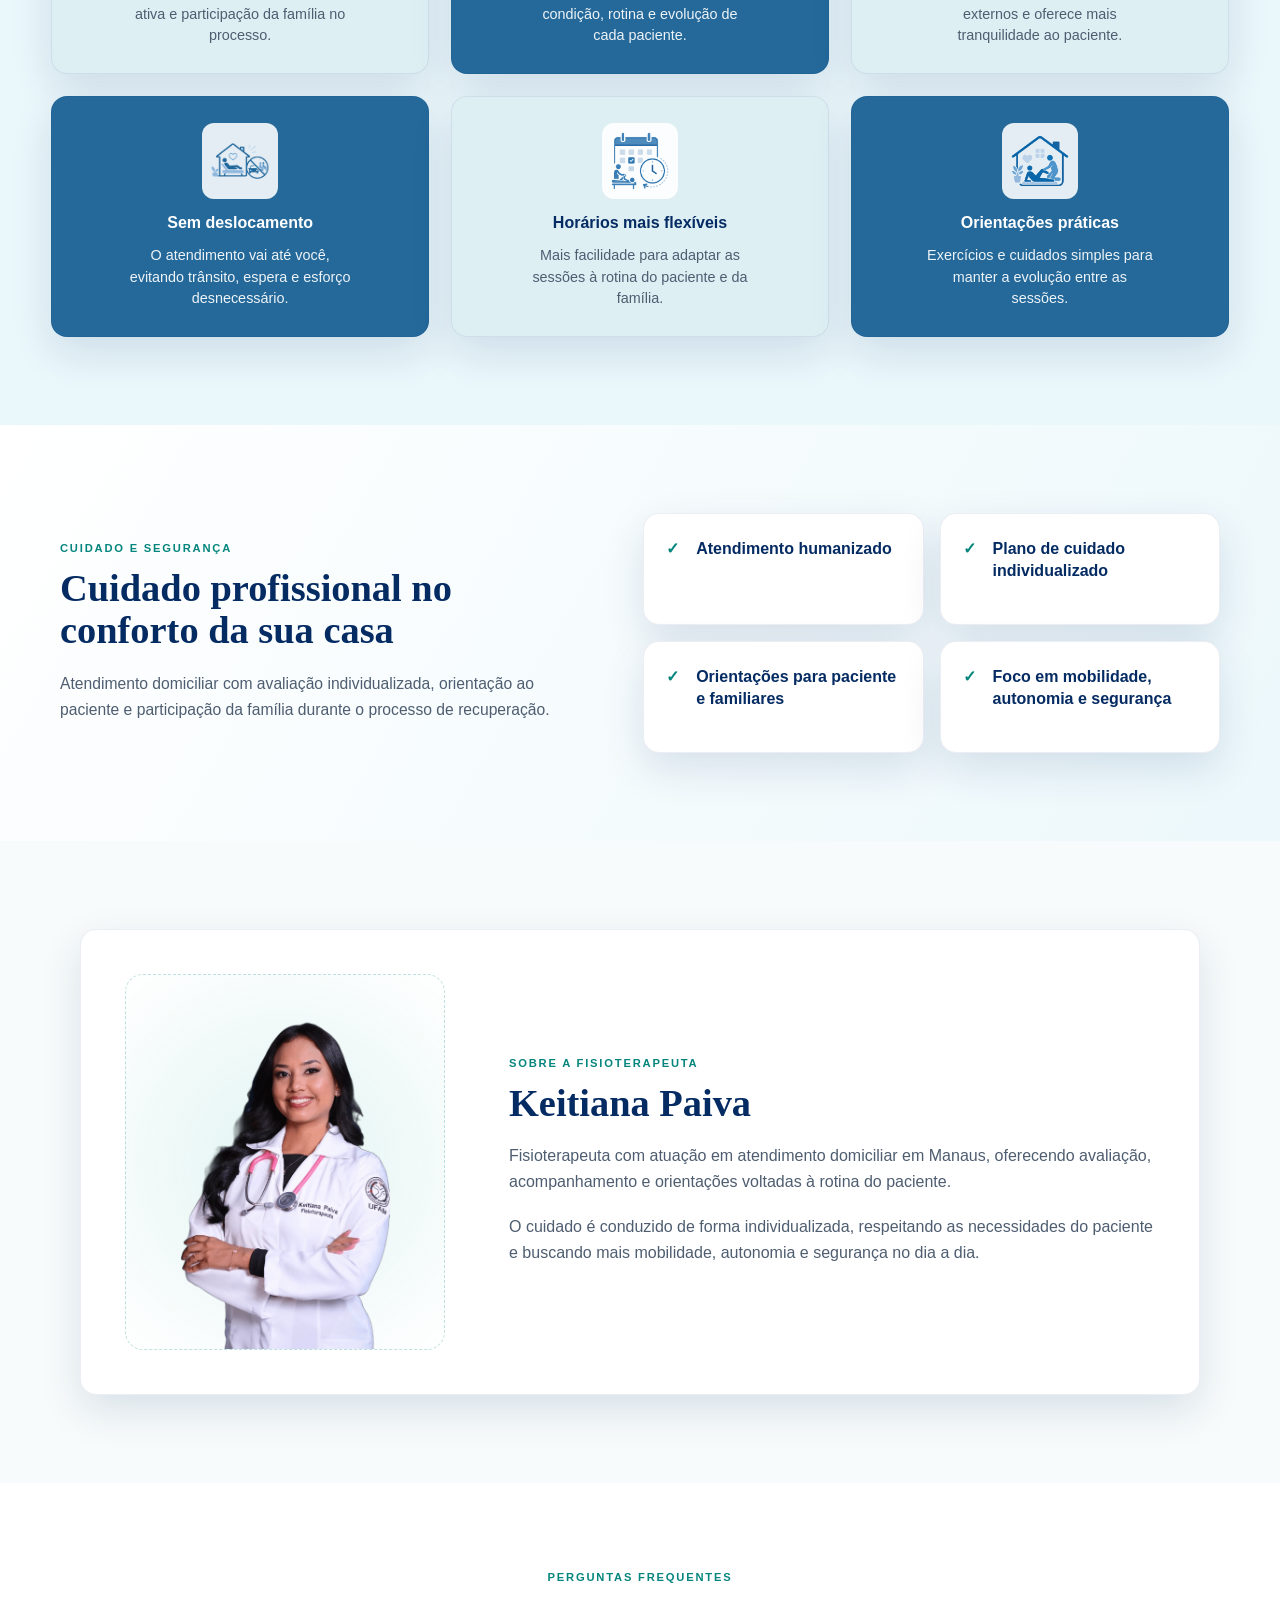
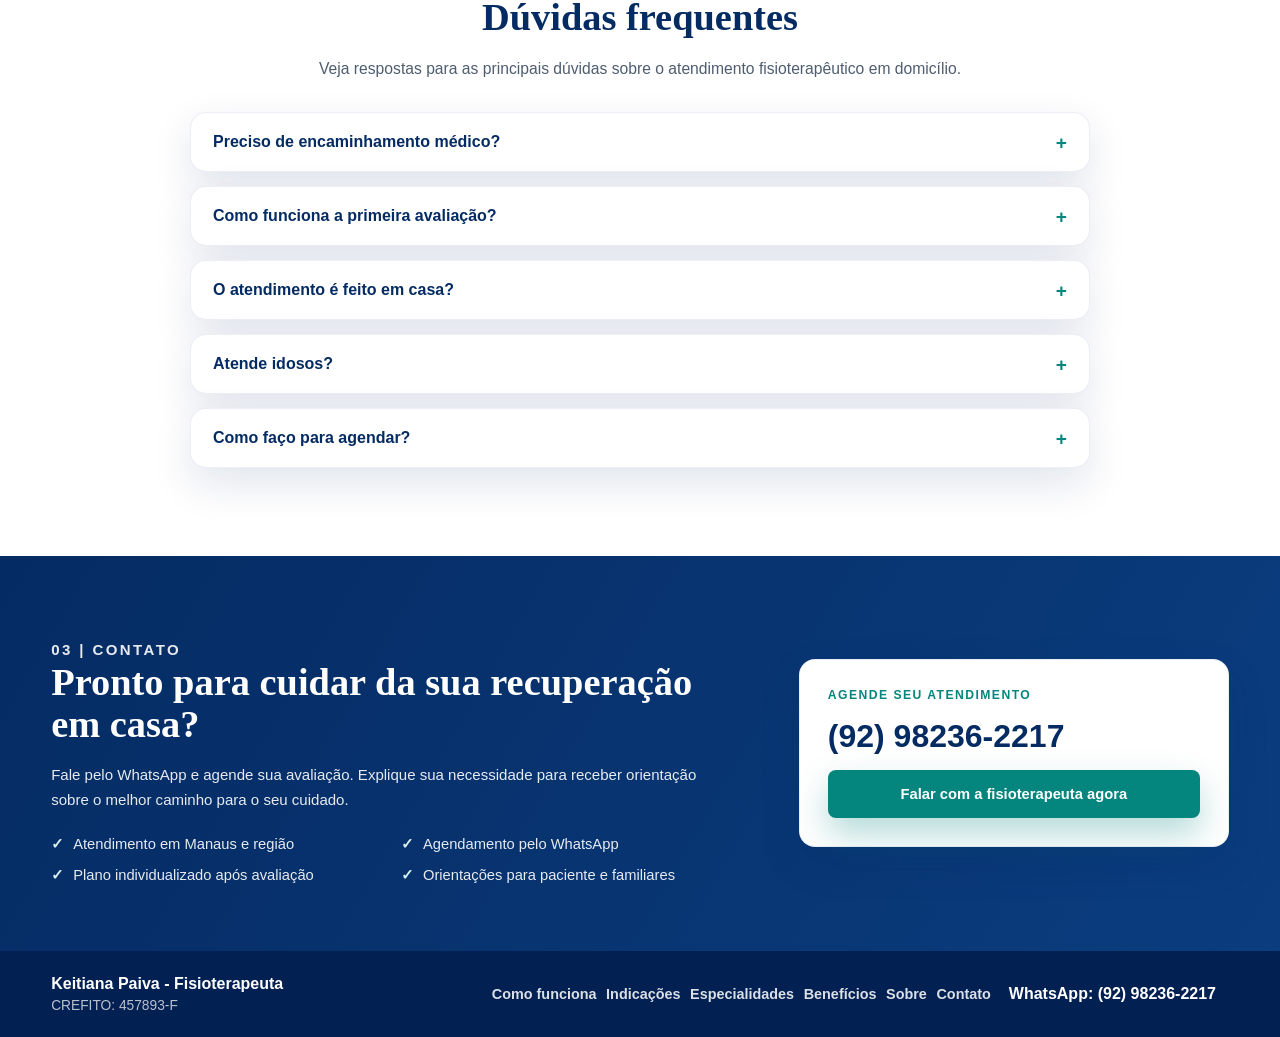
==== commit 98987361: "AlteracaoFoto Updated the profile image in the about section." ====
--- a/index.html
+++ b/index.html
@@ -319,7 +319,7 @@
 
       <section id="sobre" class="section about-section" aria-labelledby="about-title">
         <div class="about-visual" aria-hidden="true">
-          <img src="assets/keit-logo-mark.png" alt="" width="760" height="760" loading="lazy" decoding="async">
+          <img src="assets/keit-perfilV2PNG.png" alt="" width="760" height="760" loading="lazy" decoding="async">
         </div>
         <div class="about-copy">
           <p class="eyebrow">Sobre a fisioterapeuta</p>
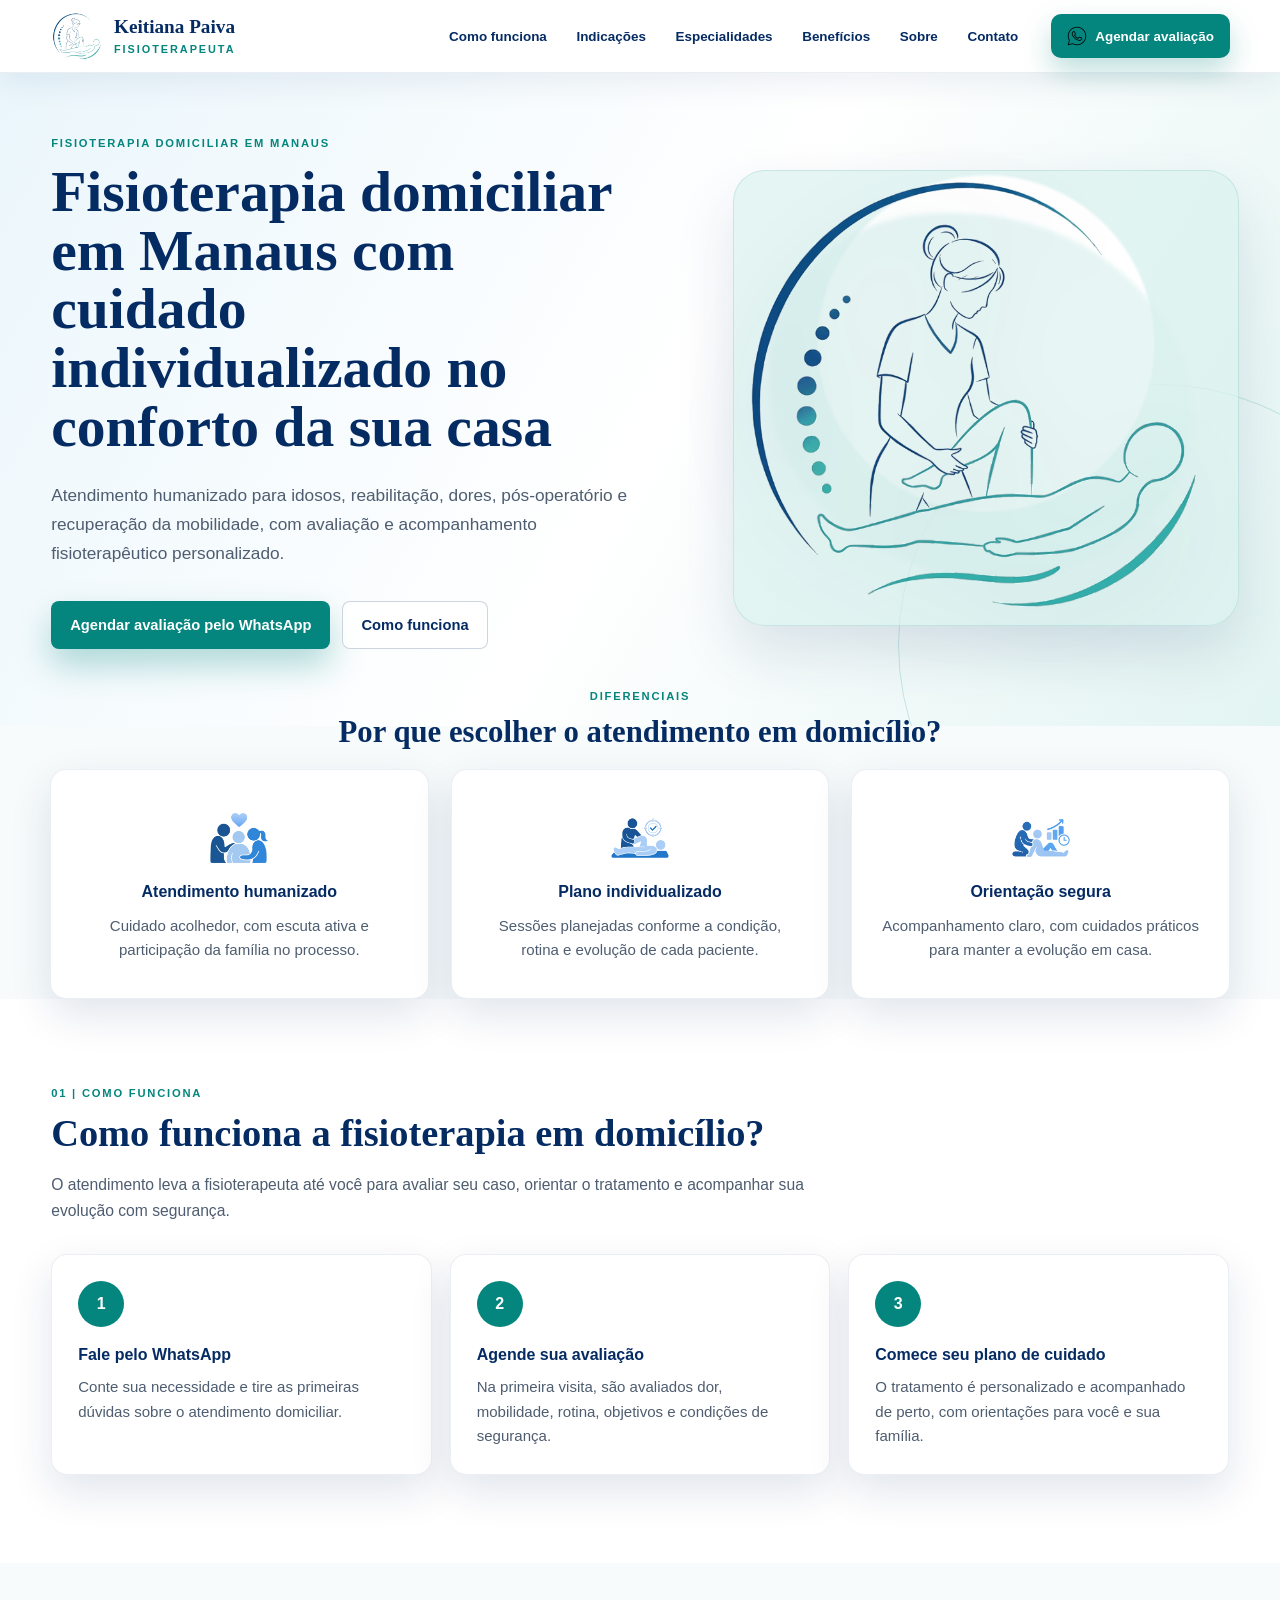
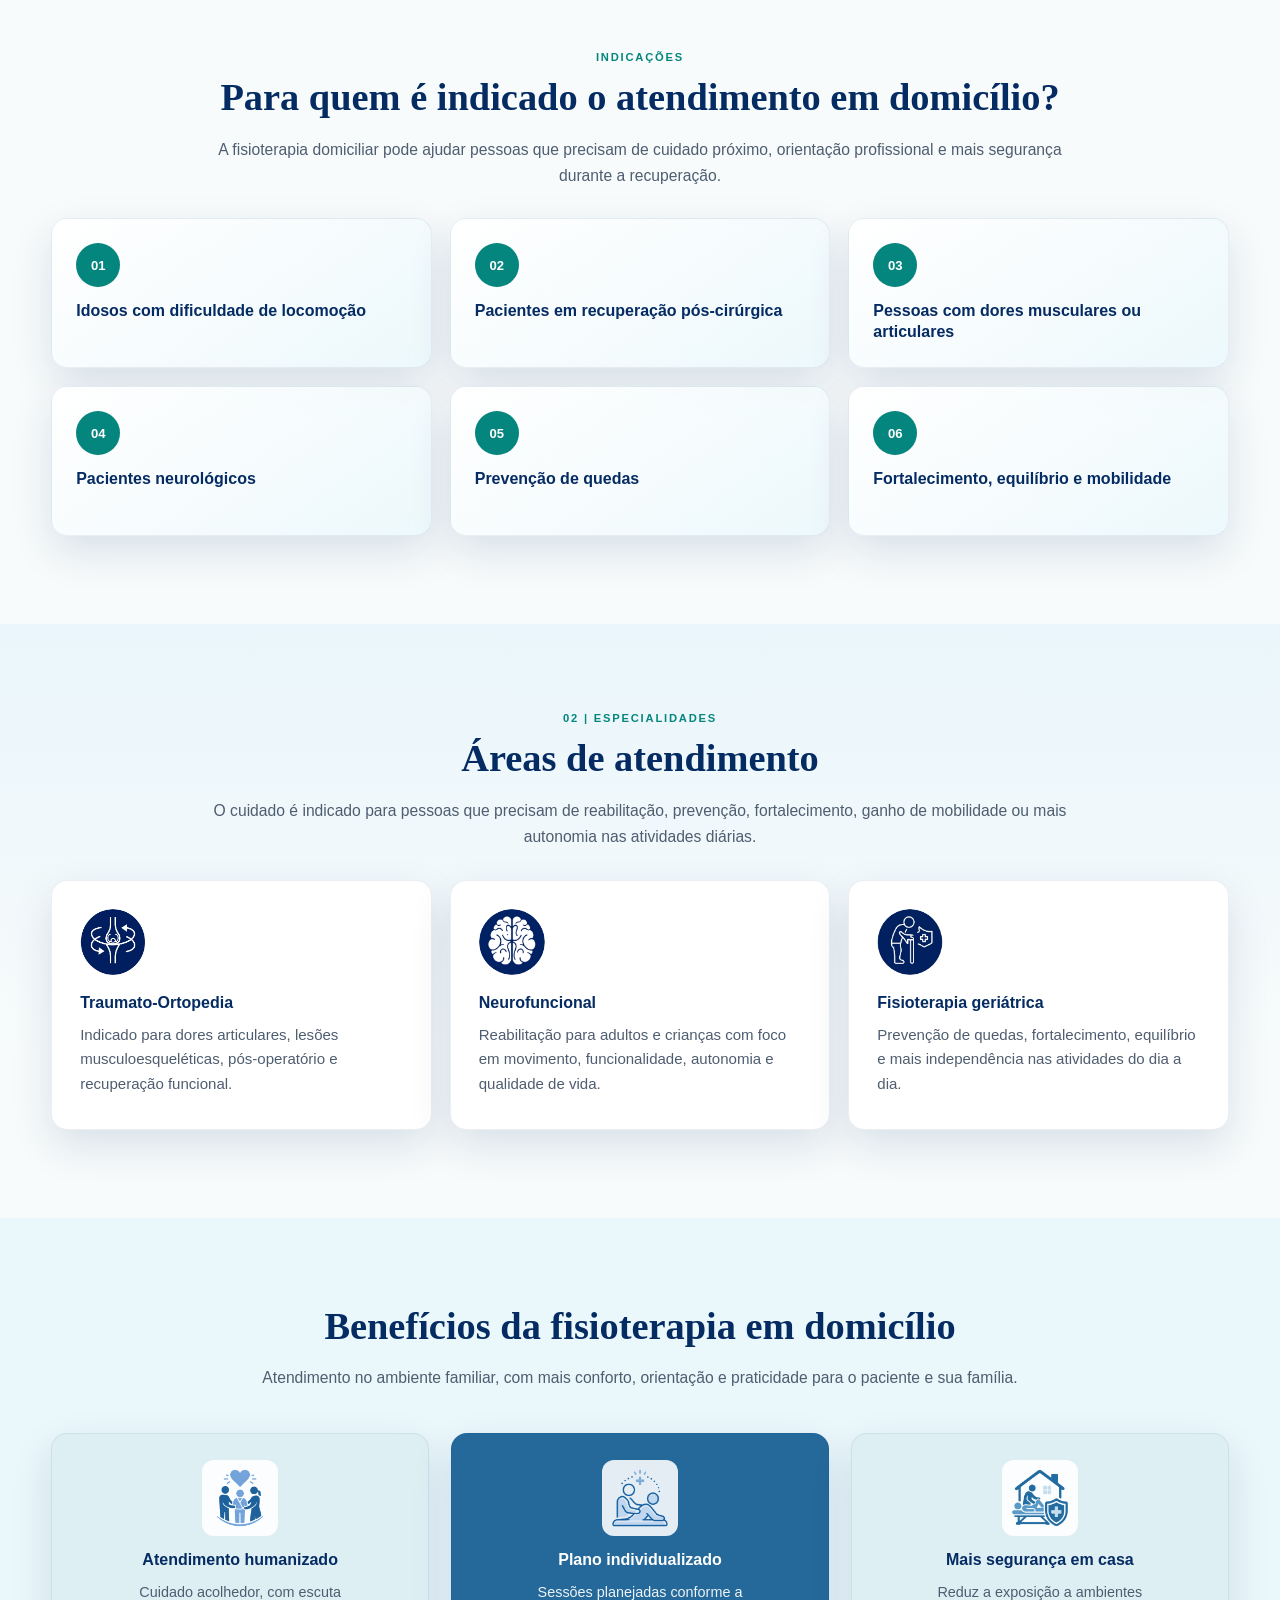
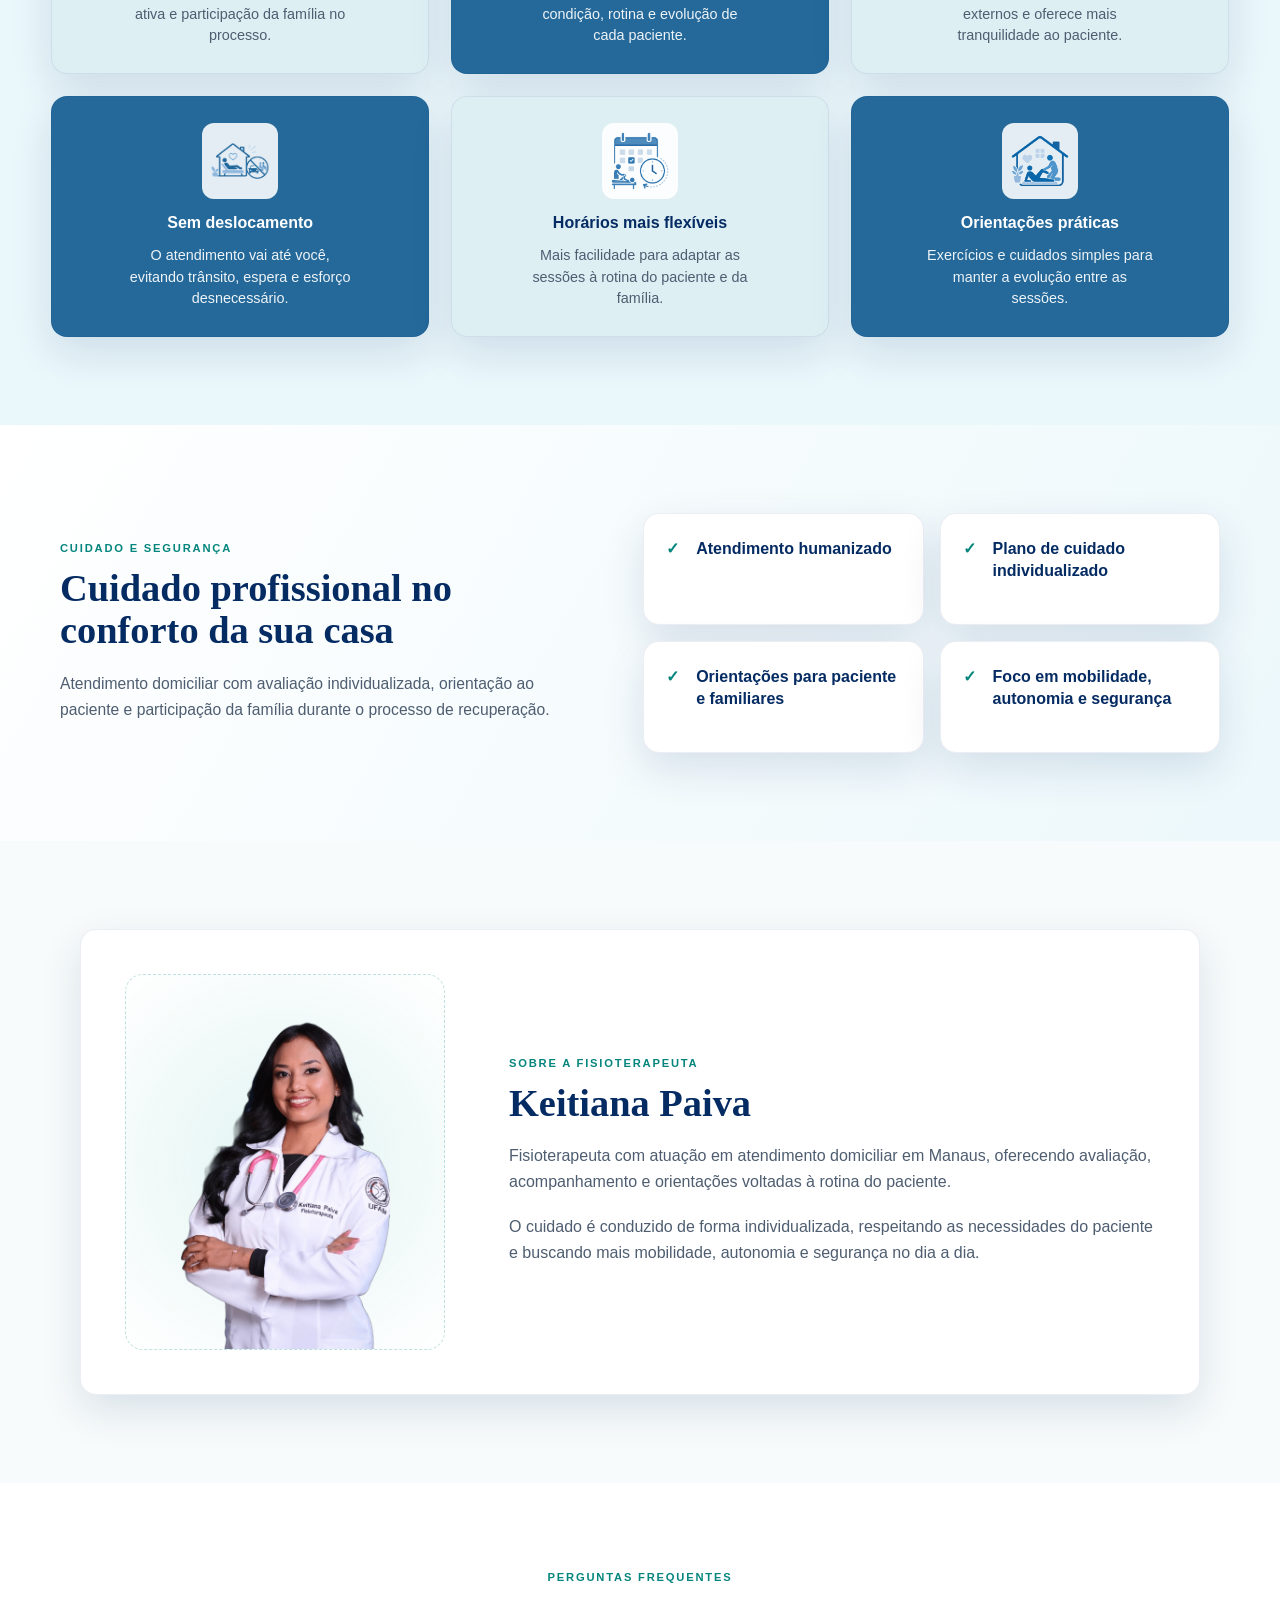
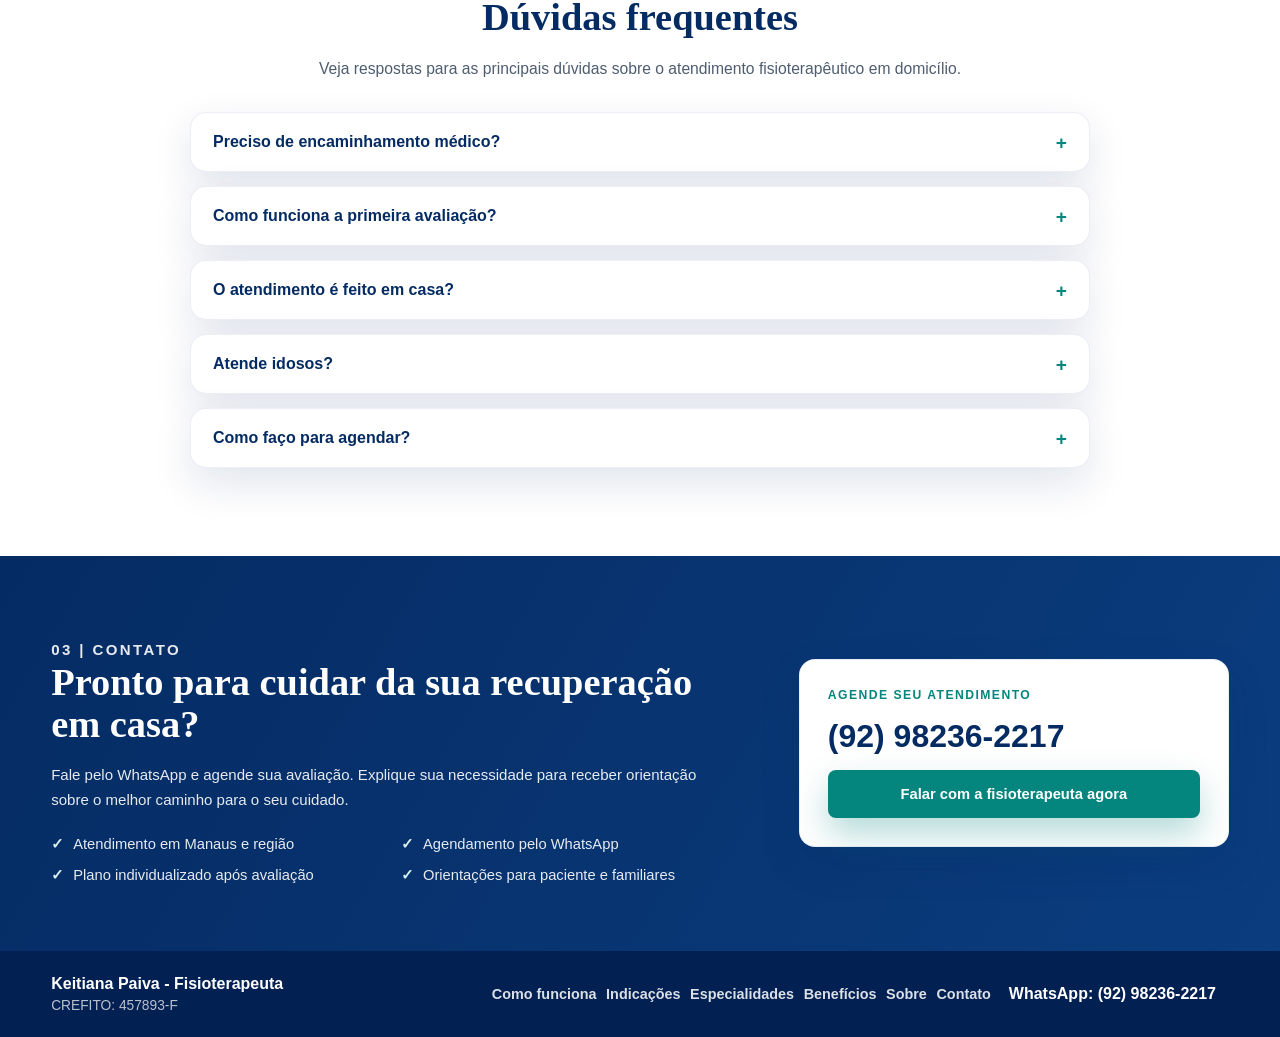
==== commit e3148519: "Replace hero image with keit logo" ====
--- a/index.html
+++ b/index.html
@@ -131,7 +131,7 @@
         </div>
 
         <div class="hero-visual" aria-label="Ilustração de fisioterapia em domicílio">
-          <img src="assets/hero-fisioterapia-domiciliar.png" alt="Fisioterapeuta realizando atendimento domiciliar" width="577" height="433" fetchpriority="high" decoding="async">
+          <img src="assets/keit-logo-mark.png" alt="Fisioterapeuta realizando atendimento domiciliar" width="577" height="433" fetchpriority="high" decoding="async">
         </div>
       </section>
 
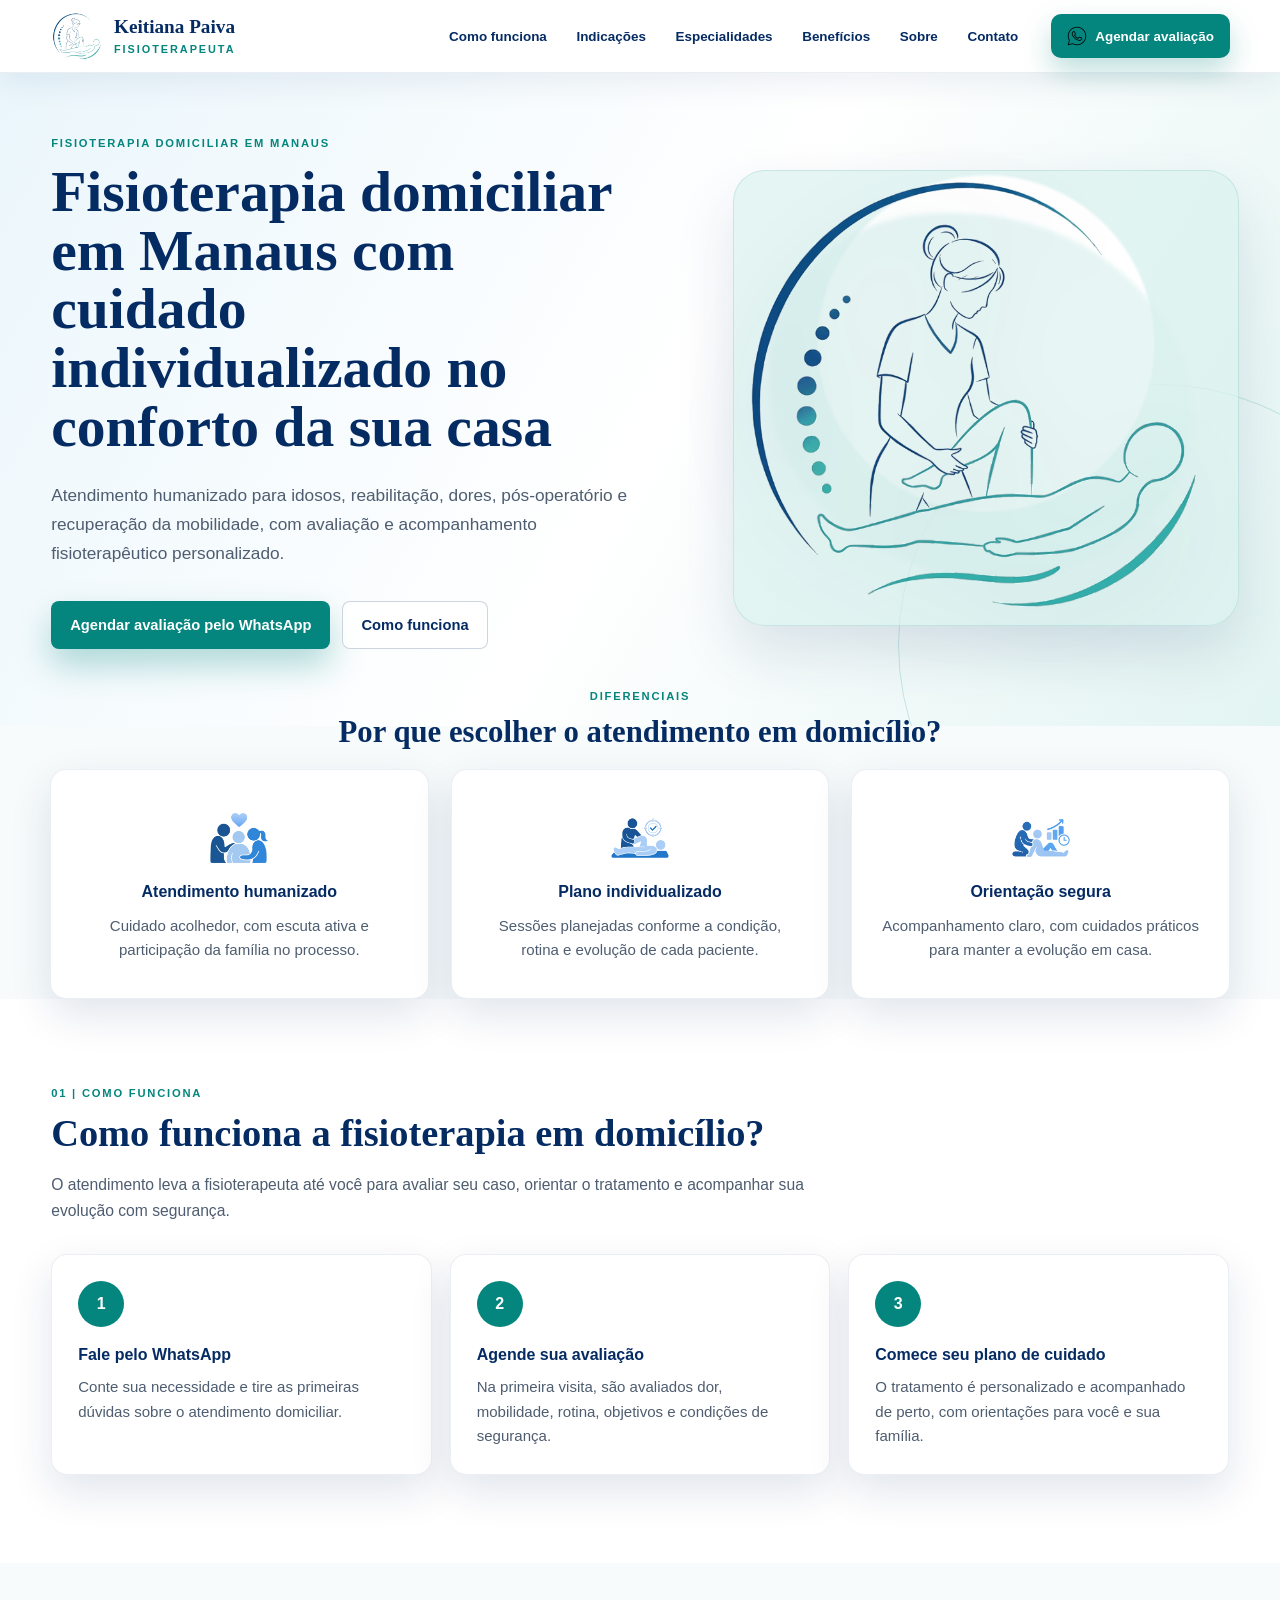
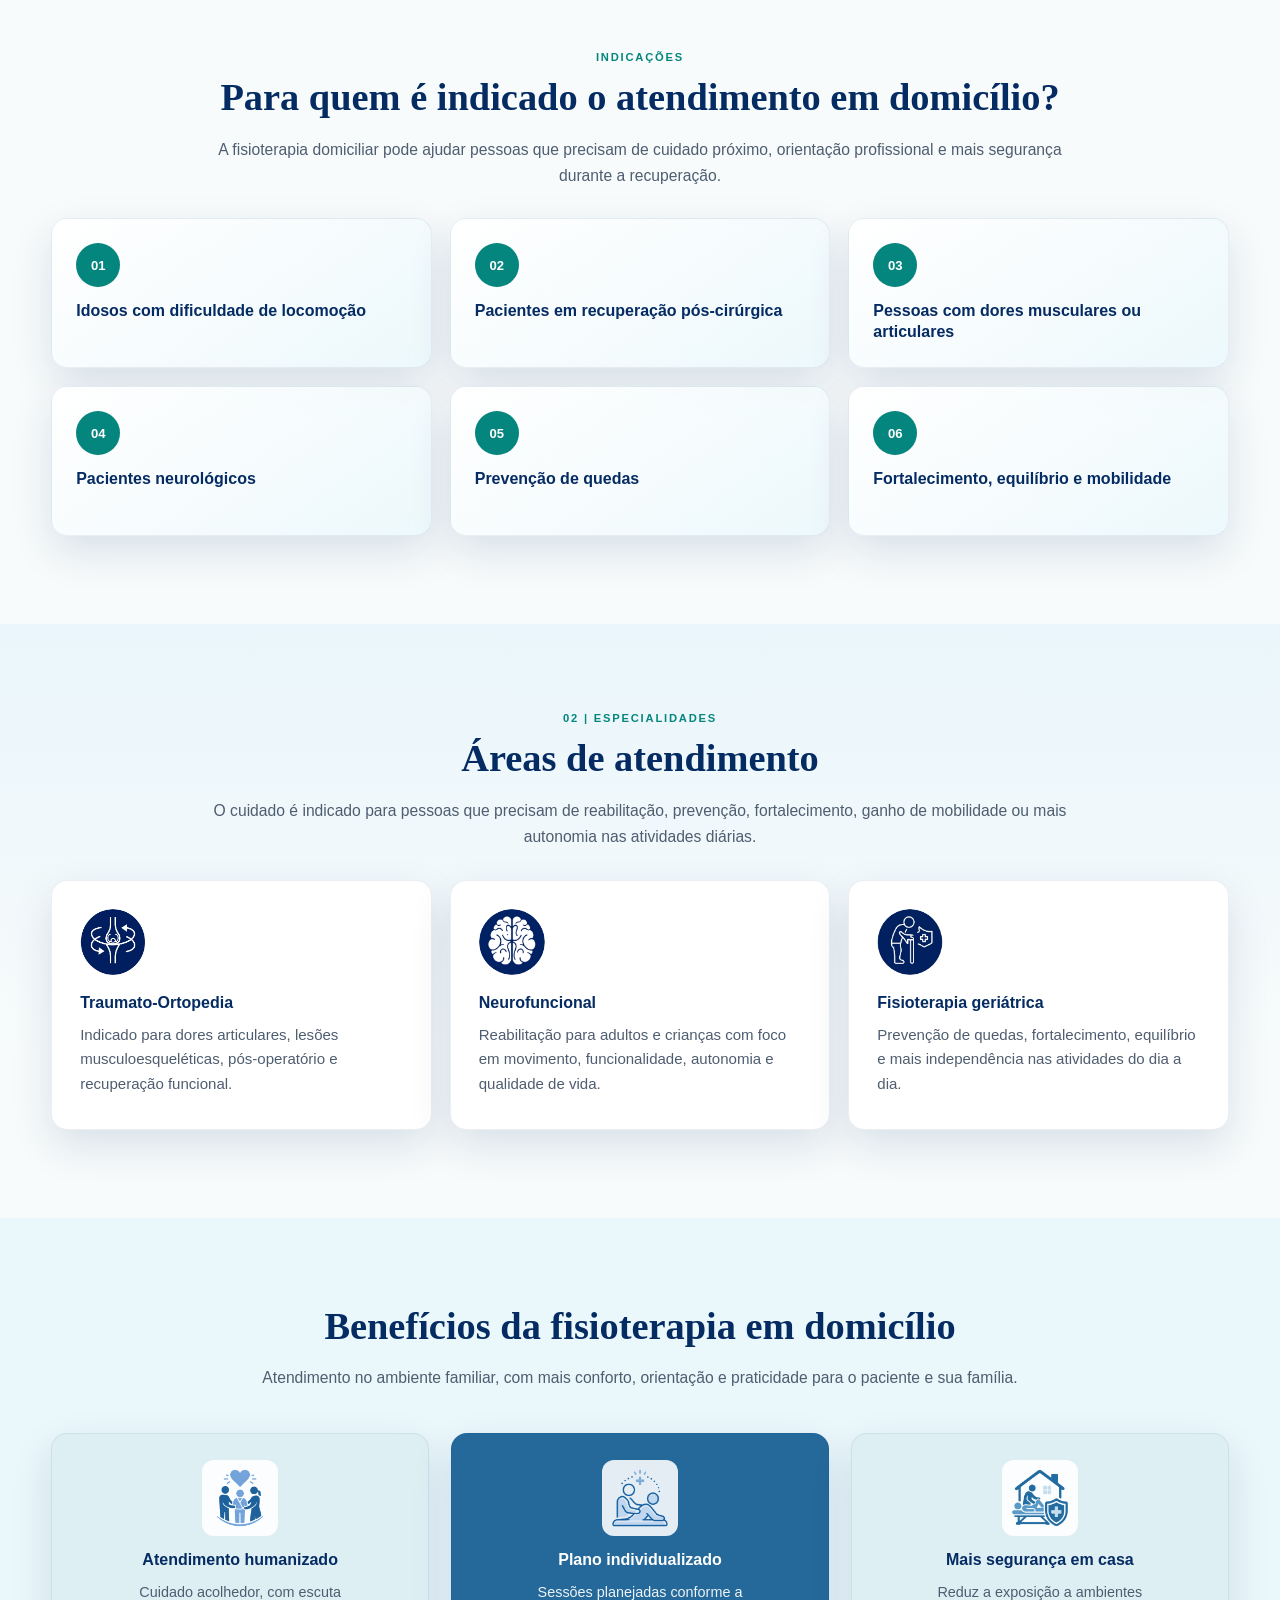
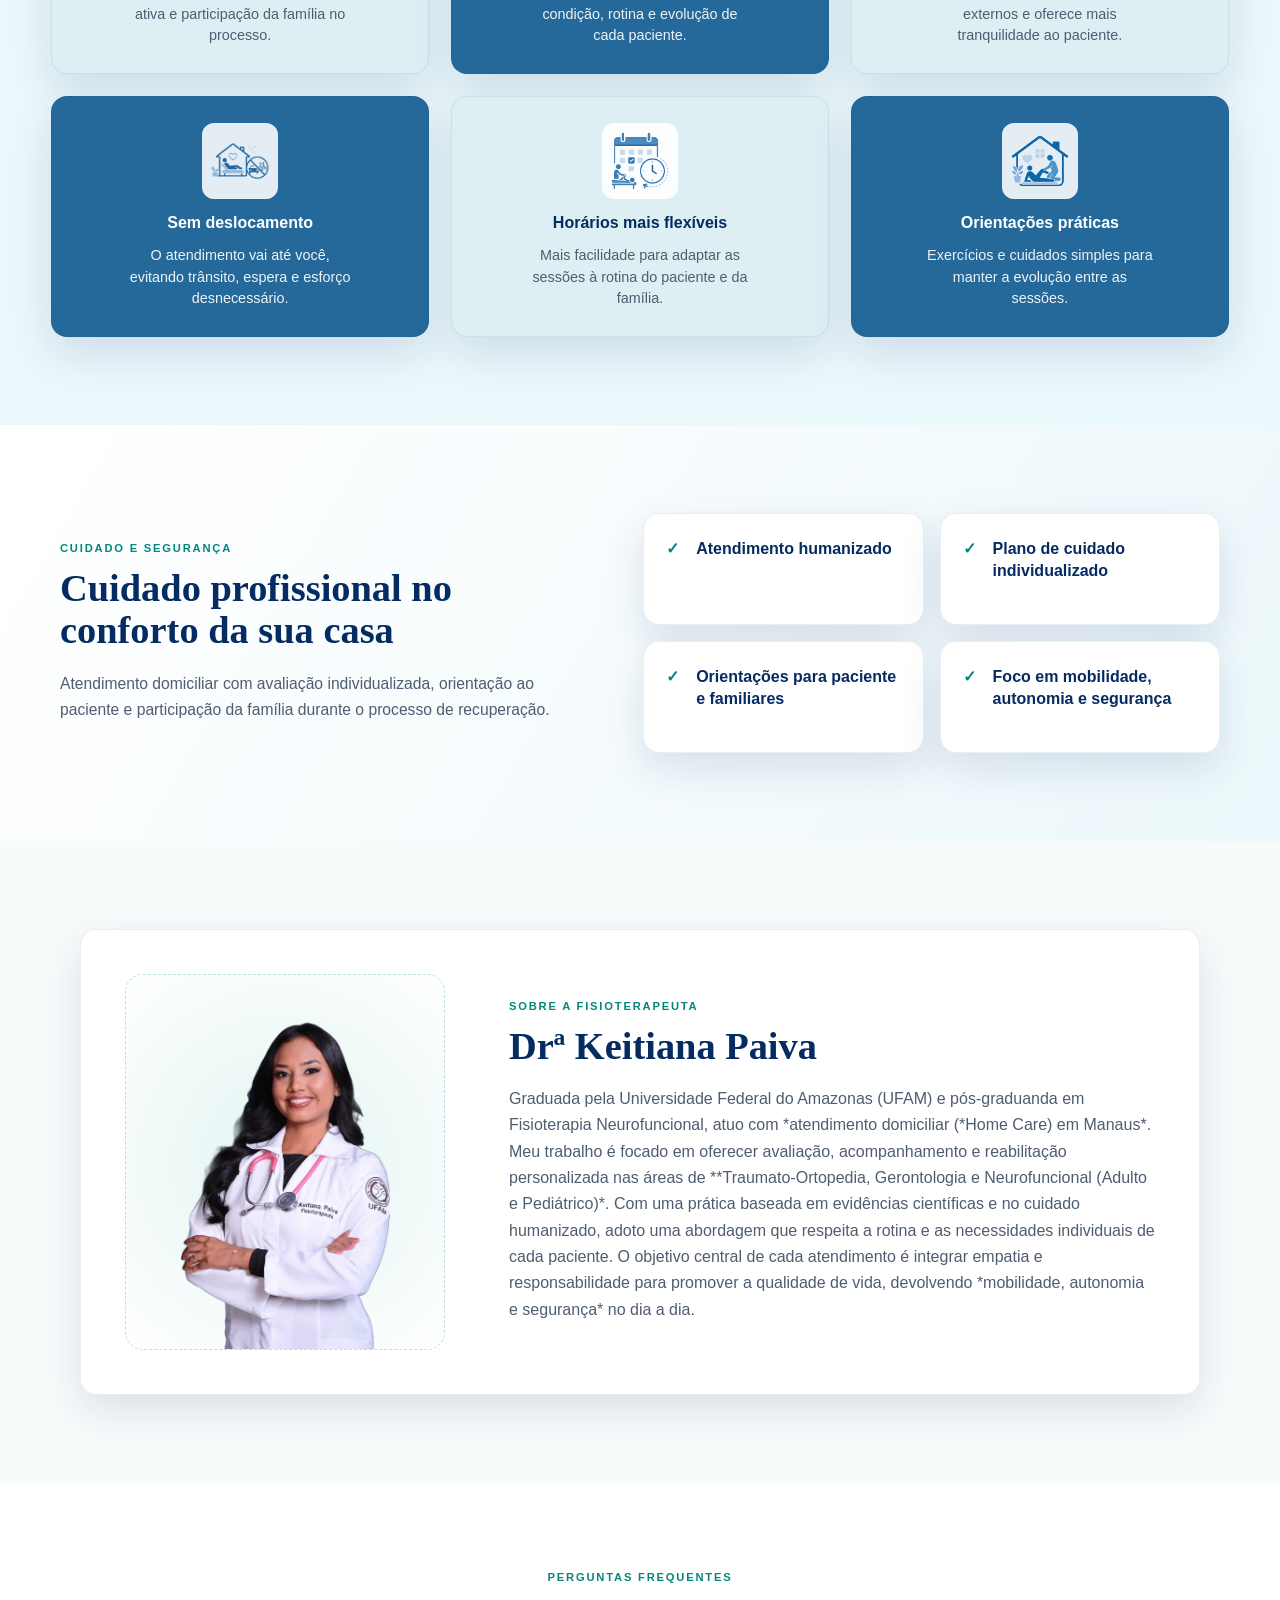
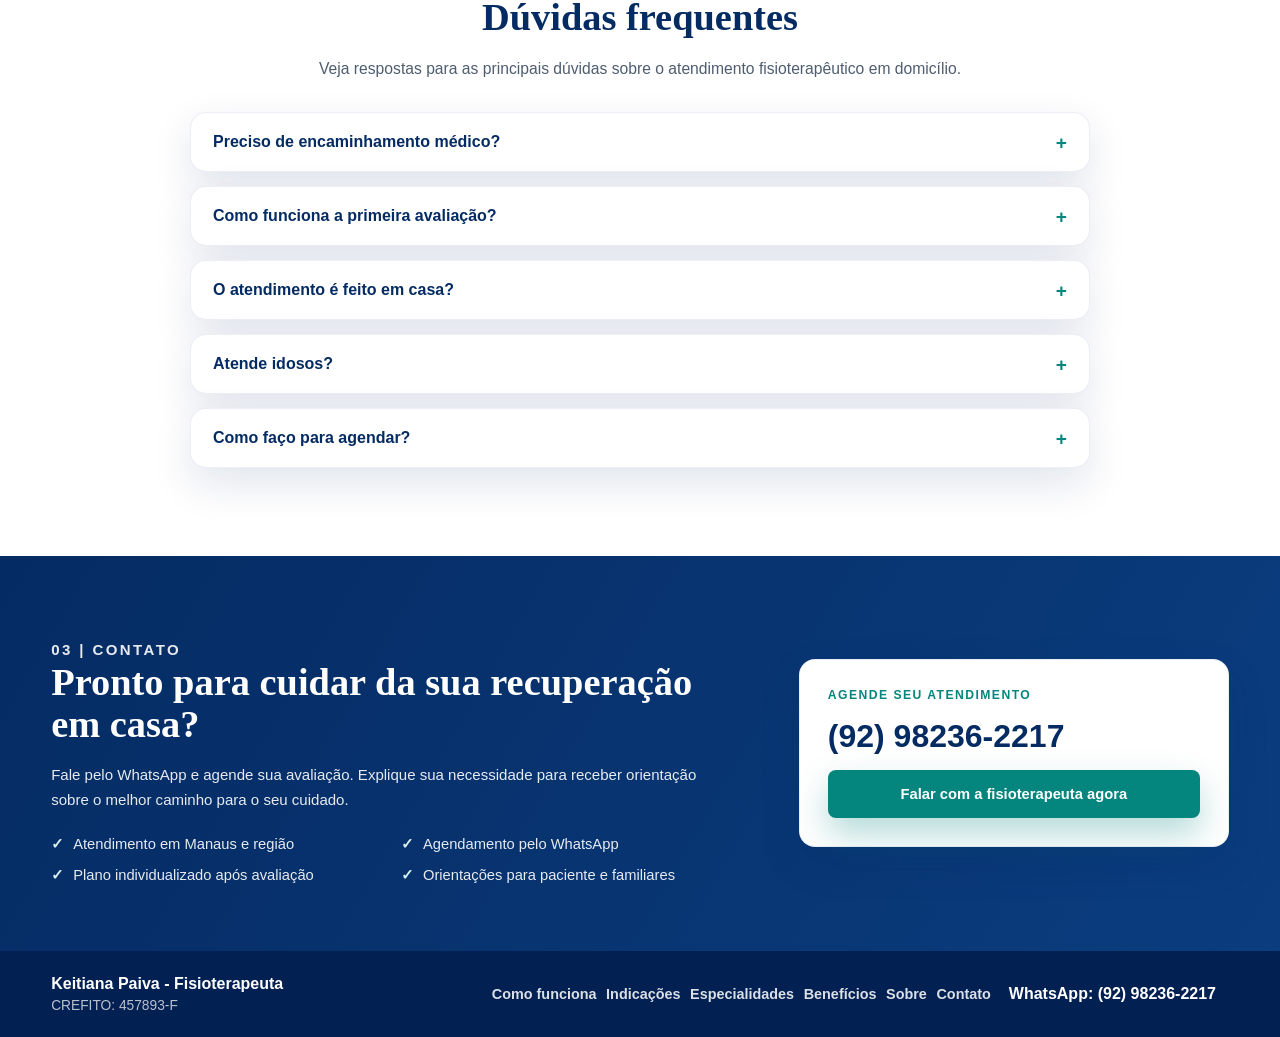
==== commit 5d821aa1: "Revise physiotherapist title and service description Updated the title and description of the physio" ====
--- a/index.html
+++ b/index.html
@@ -323,15 +323,12 @@
         </div>
         <div class="about-copy">
           <p class="eyebrow">Sobre a fisioterapeuta</p>
-          <h2 id="about-title">Keitiana Paiva</h2>
-          <p>
-            Fisioterapeuta com atuação em atendimento domiciliar em Manaus, oferecendo
-            avaliação, acompanhamento e orientações voltadas à rotina do paciente.
-          </p>
-          <p>
-            O cuidado é conduzido de forma individualizada, respeitando as necessidades
-            do paciente e buscando mais mobilidade, autonomia e segurança no dia a dia.
-          </p>
+          <h2 id="about-title">Drª Keitiana Paiva</h2>
+          <p>
+Graduada pela Universidade Federal do Amazonas (UFAM) e pós-graduanda em Fisioterapia Neurofuncional, atuo com *atendimento domiciliar (*Home Care) em Manaus*. Meu trabalho é focado em oferecer avaliação, acompanhamento e reabilitação personalizada nas áreas de **Traumato-Ortopedia, Gerontologia e Neurofuncional (Adulto e Pediátrico)*.
+Com uma prática baseada em evidências científicas e no cuidado humanizado, adoto uma abordagem que respeita a rotina e as necessidades individuais de cada paciente. O objetivo central de cada atendimento é integrar empatia e responsabilidade para promover a qualidade de vida, devolvendo *mobilidade, autonomia e segurança* no dia a dia.
+          </p>
+
           <!-- Inserir CREFITO aqui quando o registro profissional for confirmado. -->
         </div>
       </section>
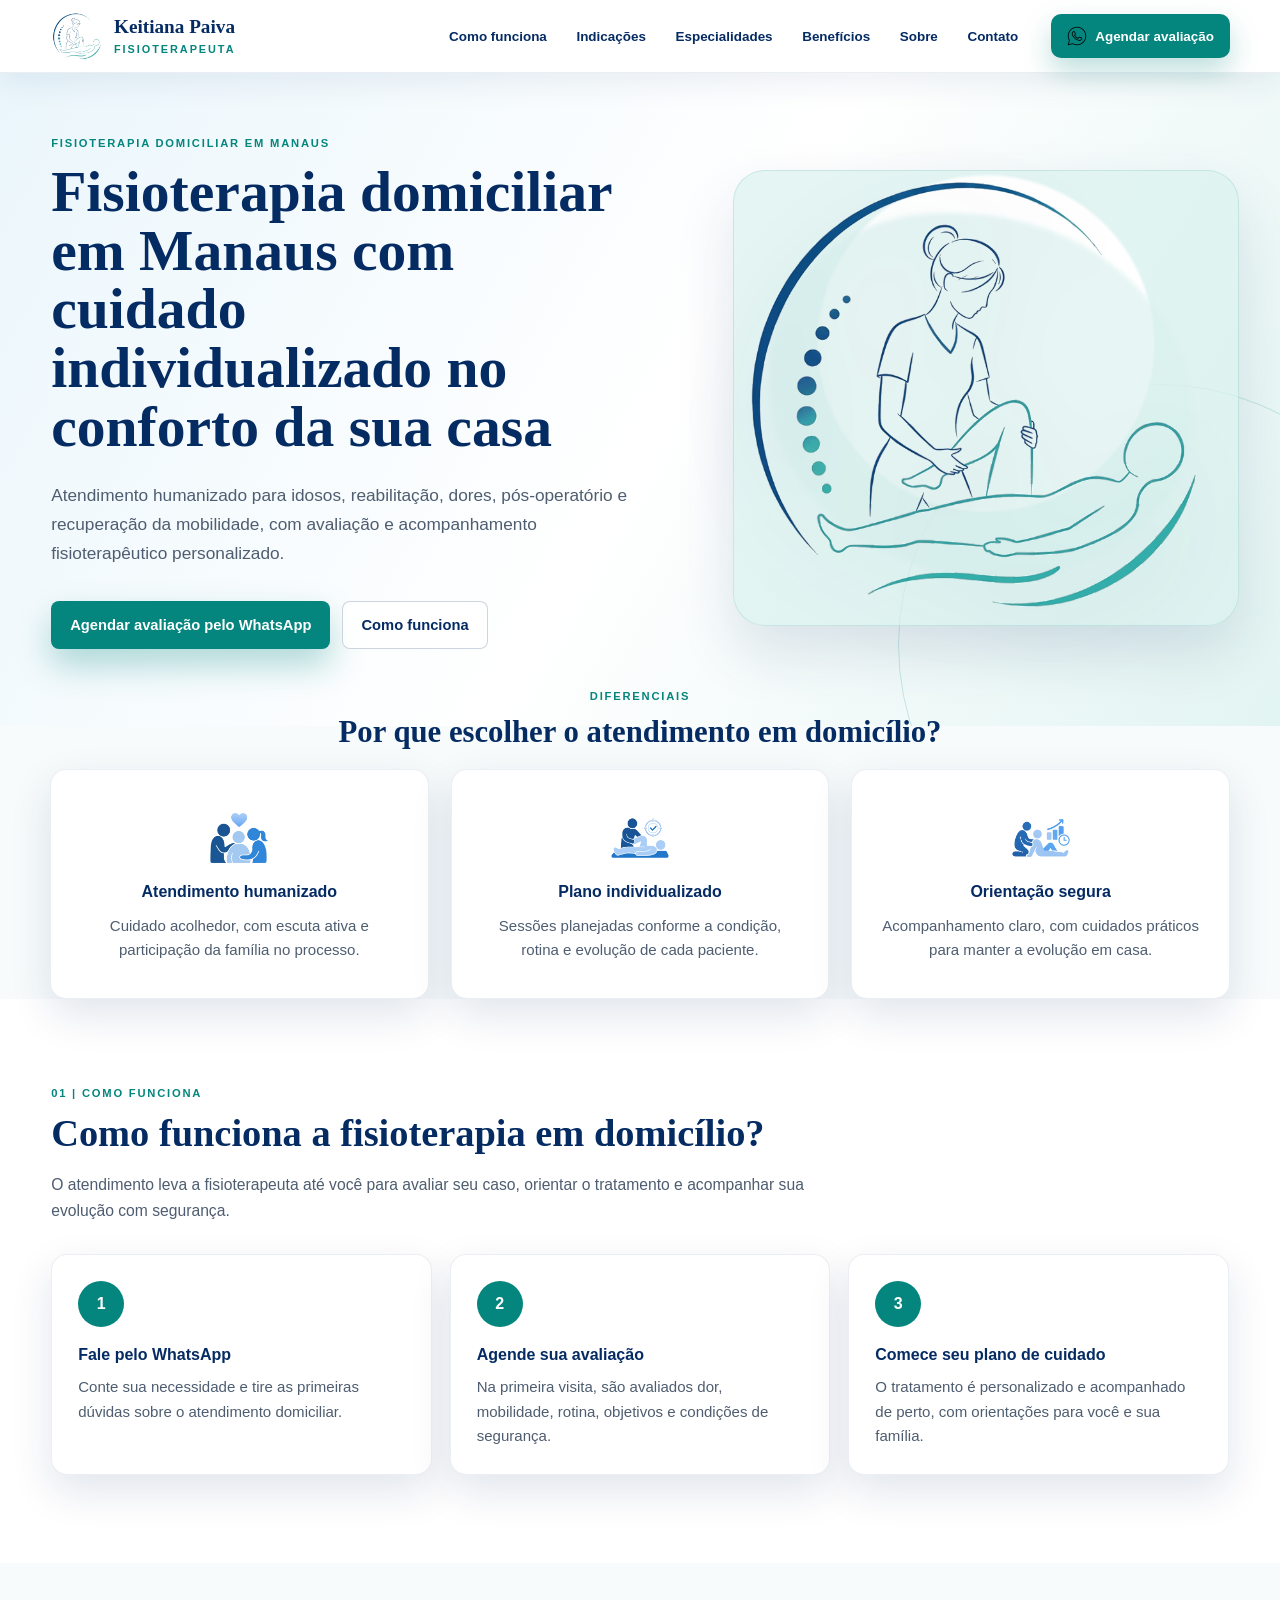
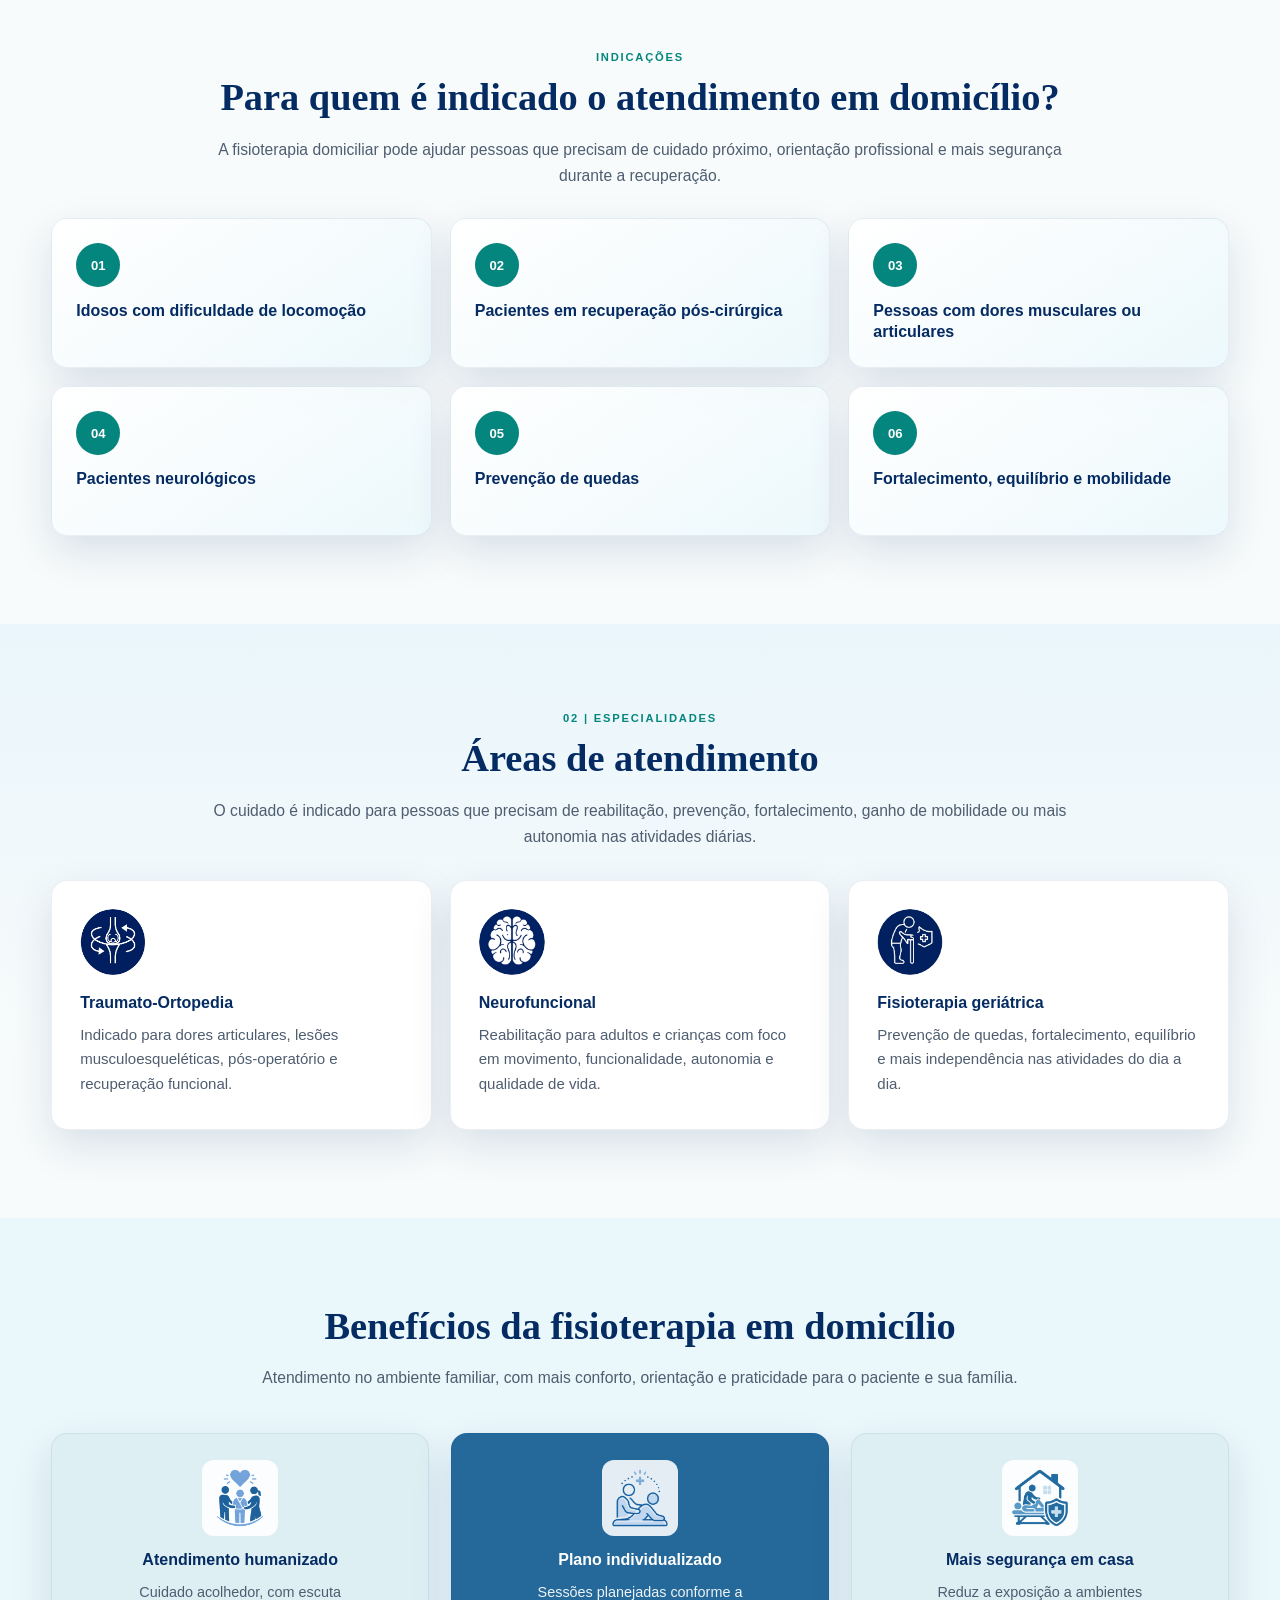
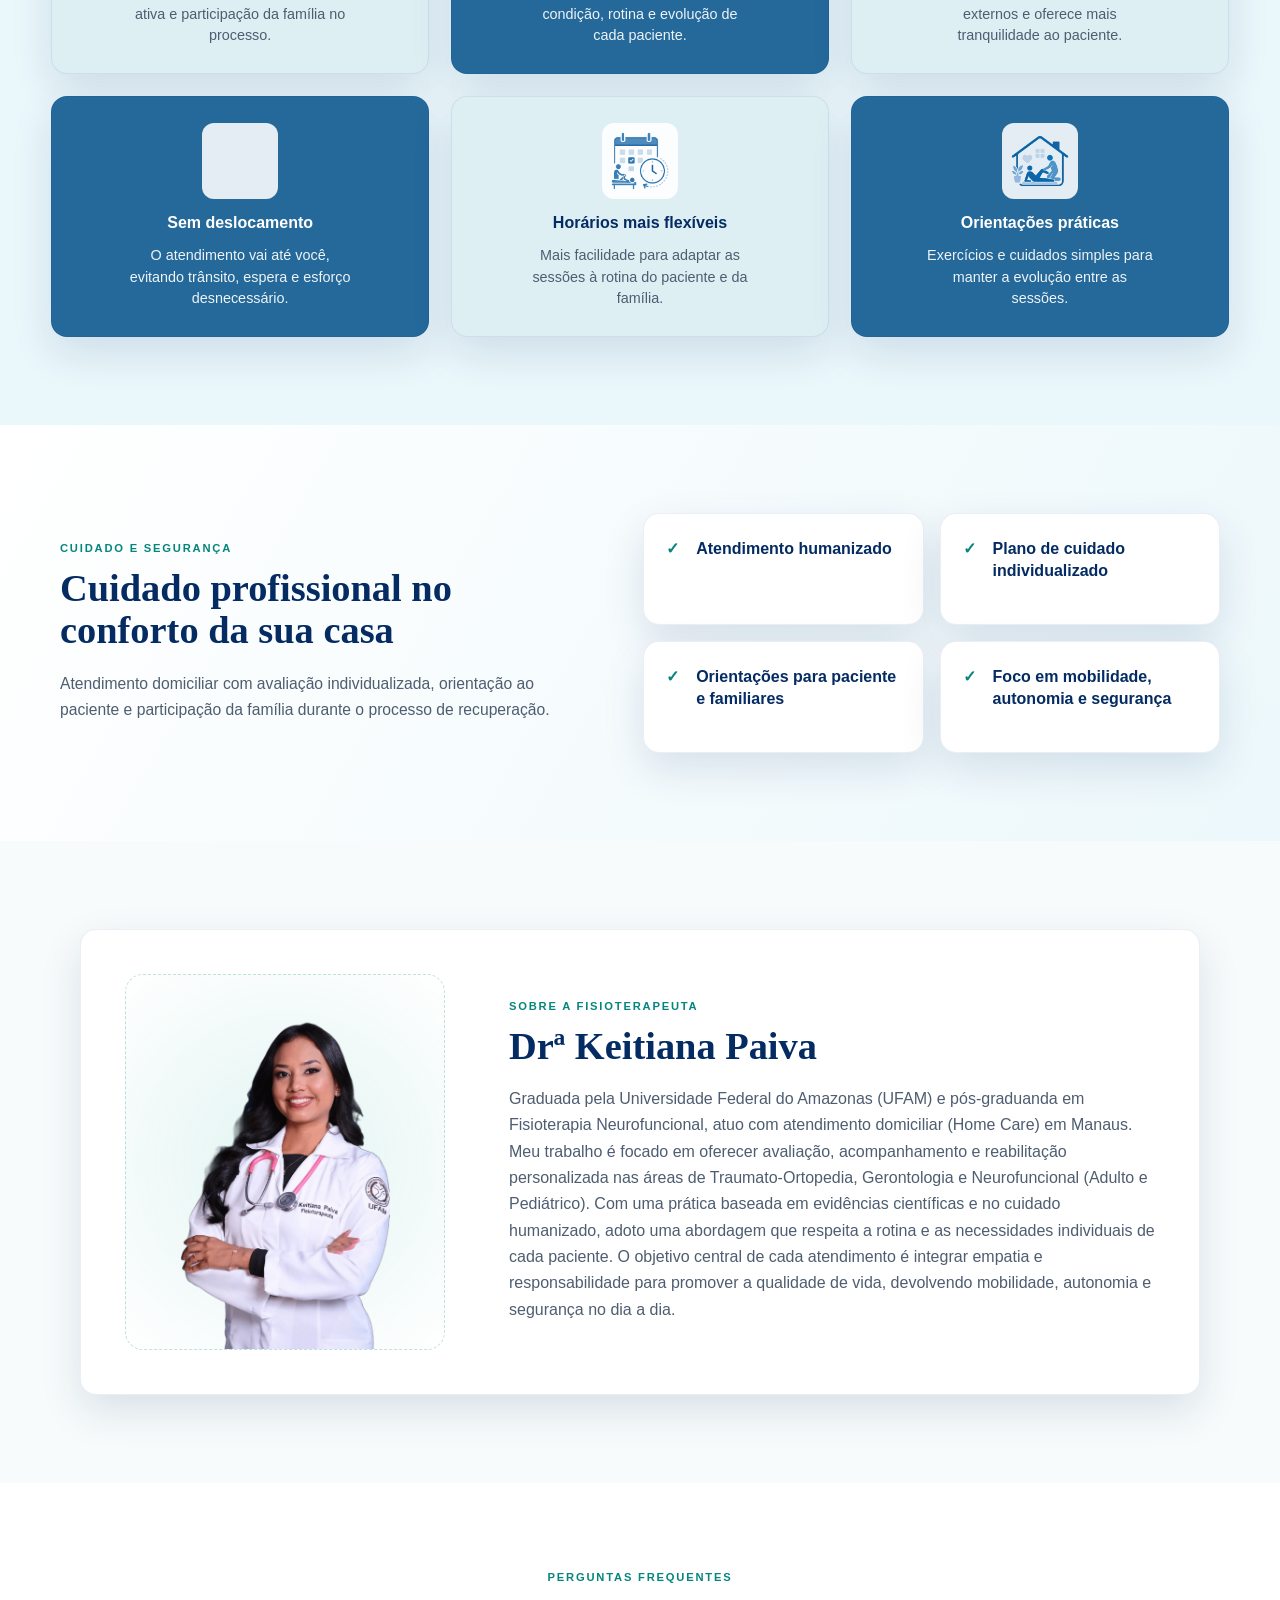
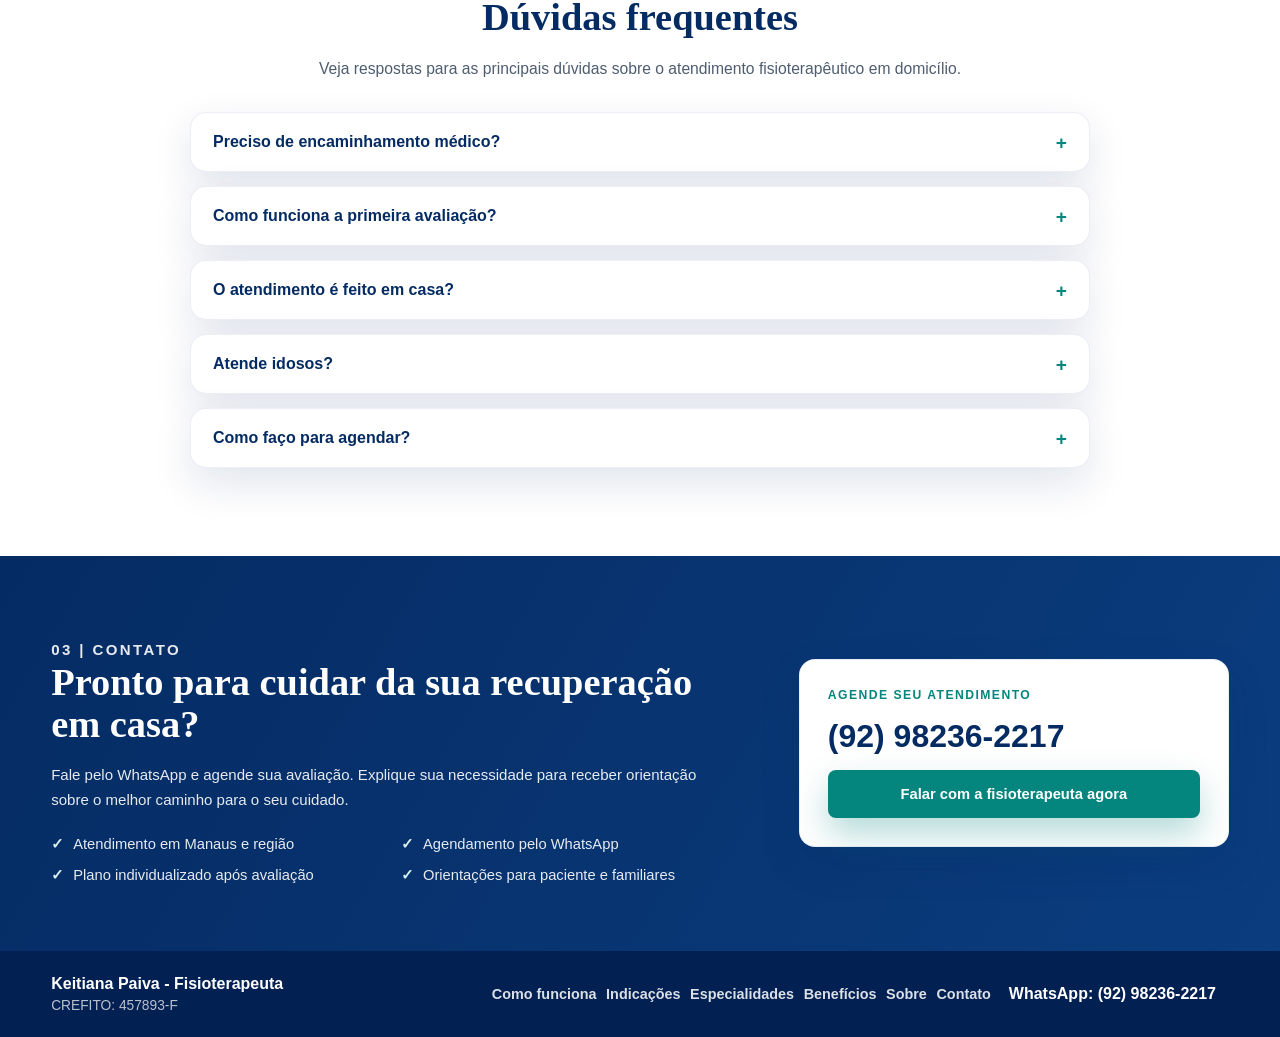
==== commit 316b10e1: "Fix formatting and remove markdown in about section" ====
--- a/index.html
+++ b/index.html
@@ -324,9 +324,8 @@
         <div class="about-copy">
           <p class="eyebrow">Sobre a fisioterapeuta</p>
           <h2 id="about-title">Drª Keitiana Paiva</h2>
-          <p>
-Graduada pela Universidade Federal do Amazonas (UFAM) e pós-graduanda em Fisioterapia Neurofuncional, atuo com *atendimento domiciliar (*Home Care) em Manaus*. Meu trabalho é focado em oferecer avaliação, acompanhamento e reabilitação personalizada nas áreas de **Traumato-Ortopedia, Gerontologia e Neurofuncional (Adulto e Pediátrico)*.
-Com uma prática baseada em evidências científicas e no cuidado humanizado, adoto uma abordagem que respeita a rotina e as necessidades individuais de cada paciente. O objetivo central de cada atendimento é integrar empatia e responsabilidade para promover a qualidade de vida, devolvendo *mobilidade, autonomia e segurança* no dia a dia.
+          <p>Graduada pela Universidade Federal do Amazonas (UFAM) e pós-graduanda em Fisioterapia Neurofuncional, atuo com atendimento domiciliar (Home Care) em Manaus. Meu trabalho é focado em oferecer avaliação, acompanhamento e reabilitação personalizada nas áreas de Traumato-Ortopedia, Gerontologia e Neurofuncional (Adulto e Pediátrico).
+Com uma prática baseada em evidências científicas e no cuidado humanizado, adoto uma abordagem que respeita a rotina e as necessidades individuais de cada paciente. O objetivo central de cada atendimento é integrar empatia e responsabilidade para promover a qualidade de vida, devolvendo mobilidade, autonomia e segurança no dia a dia.
           </p>
 
           <!-- Inserir CREFITO aqui quando o registro profissional for confirmado. -->
